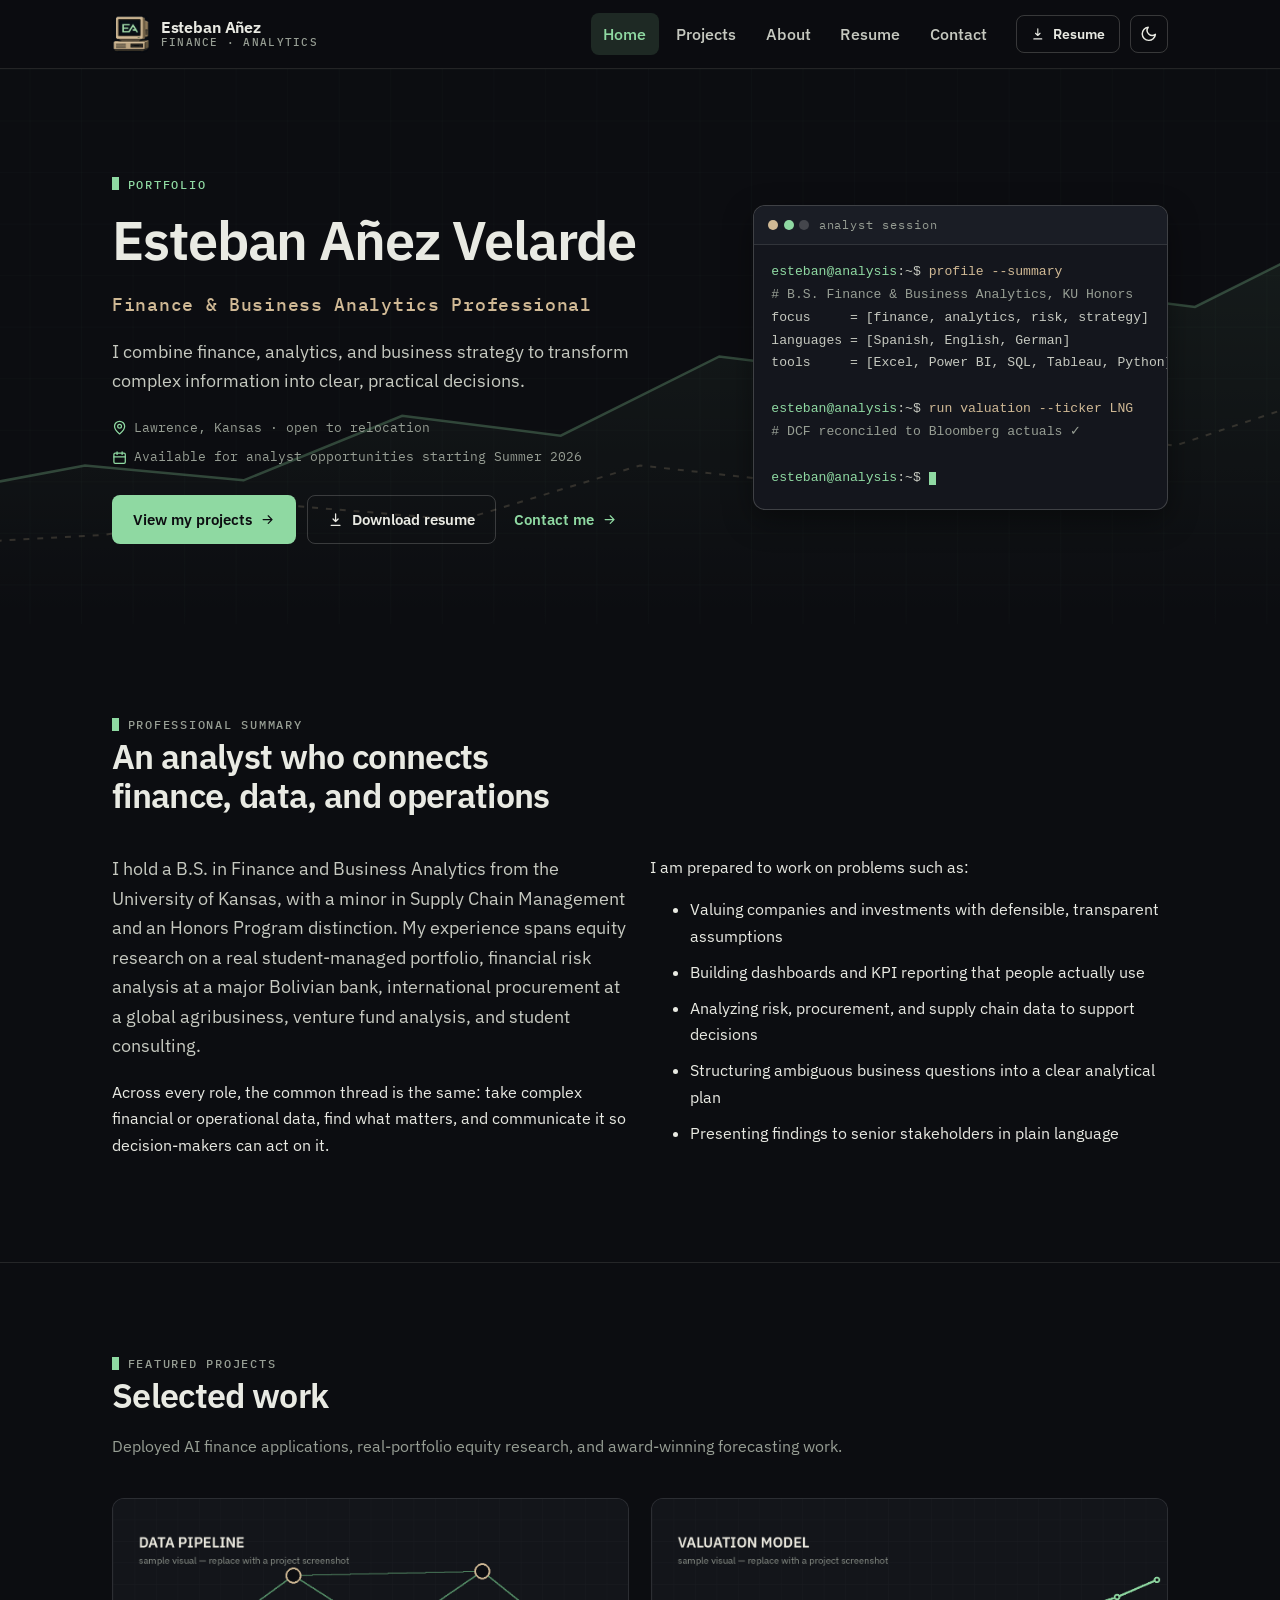
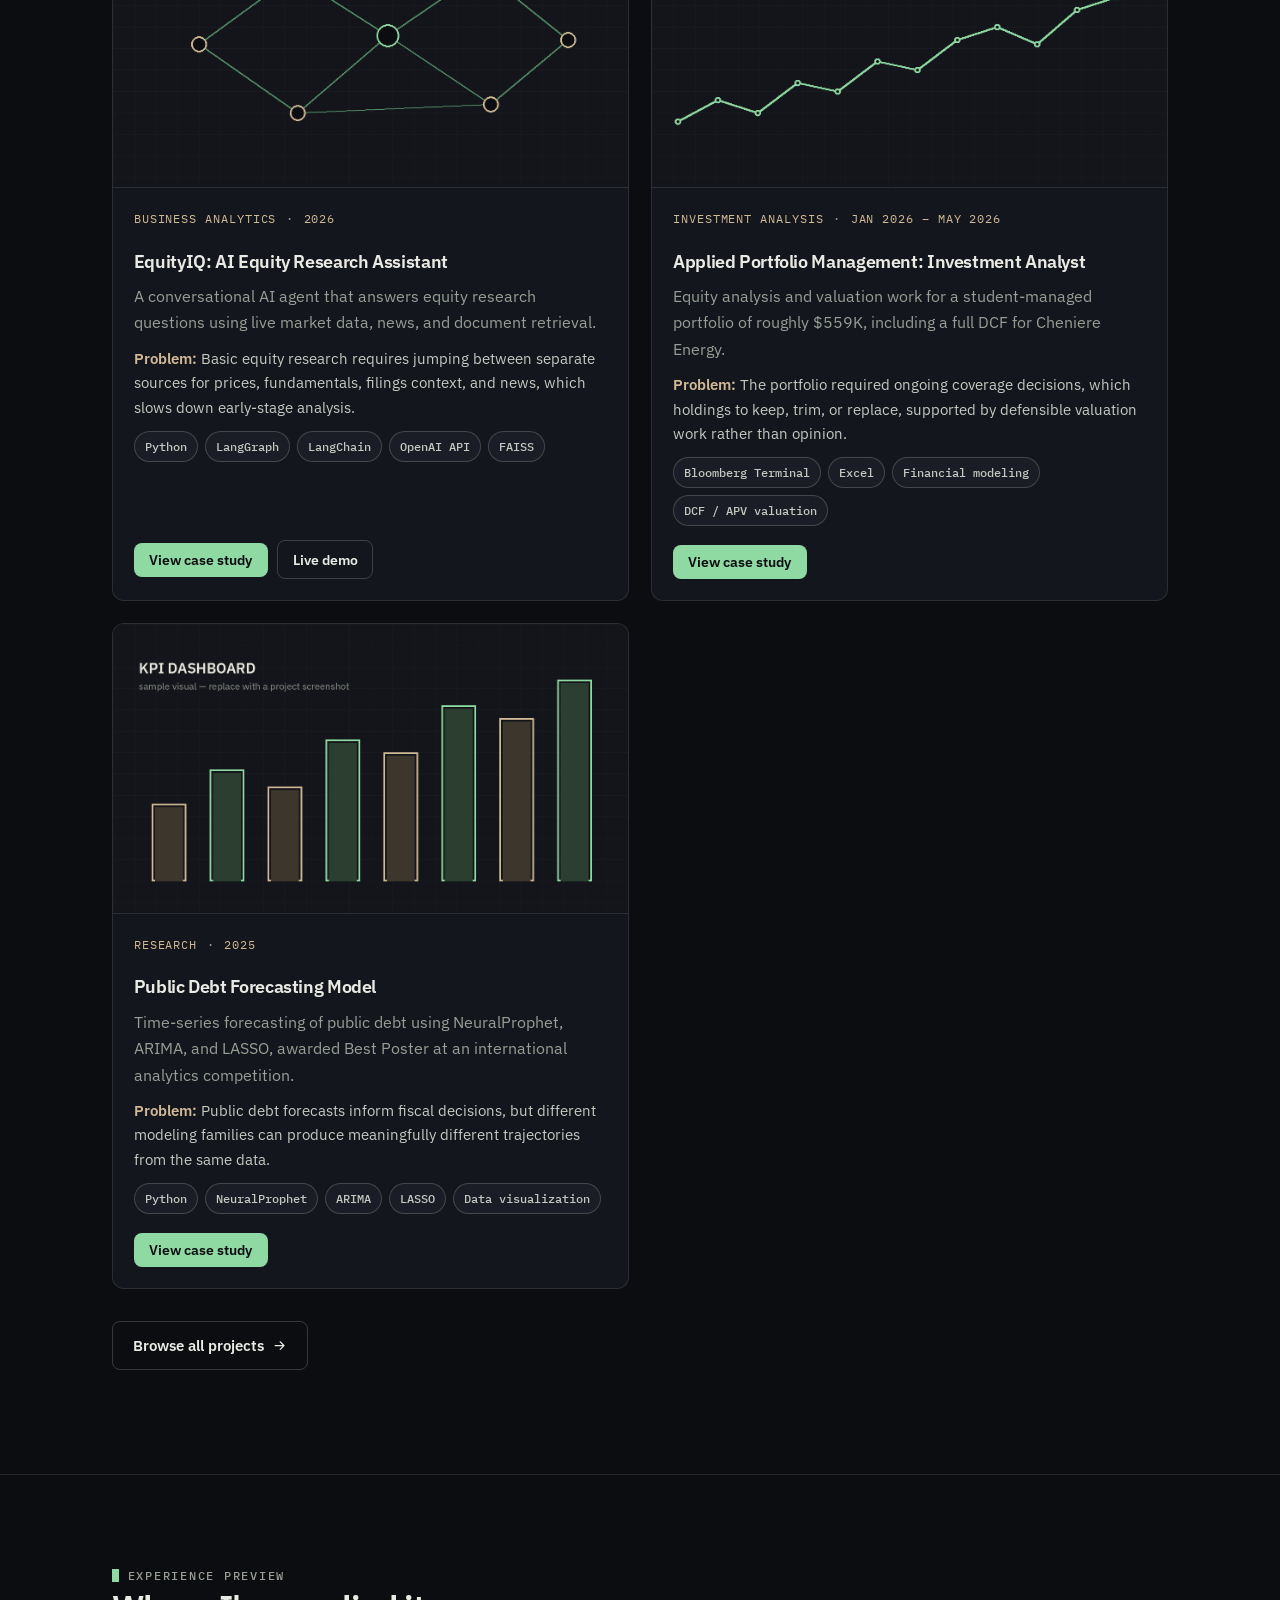
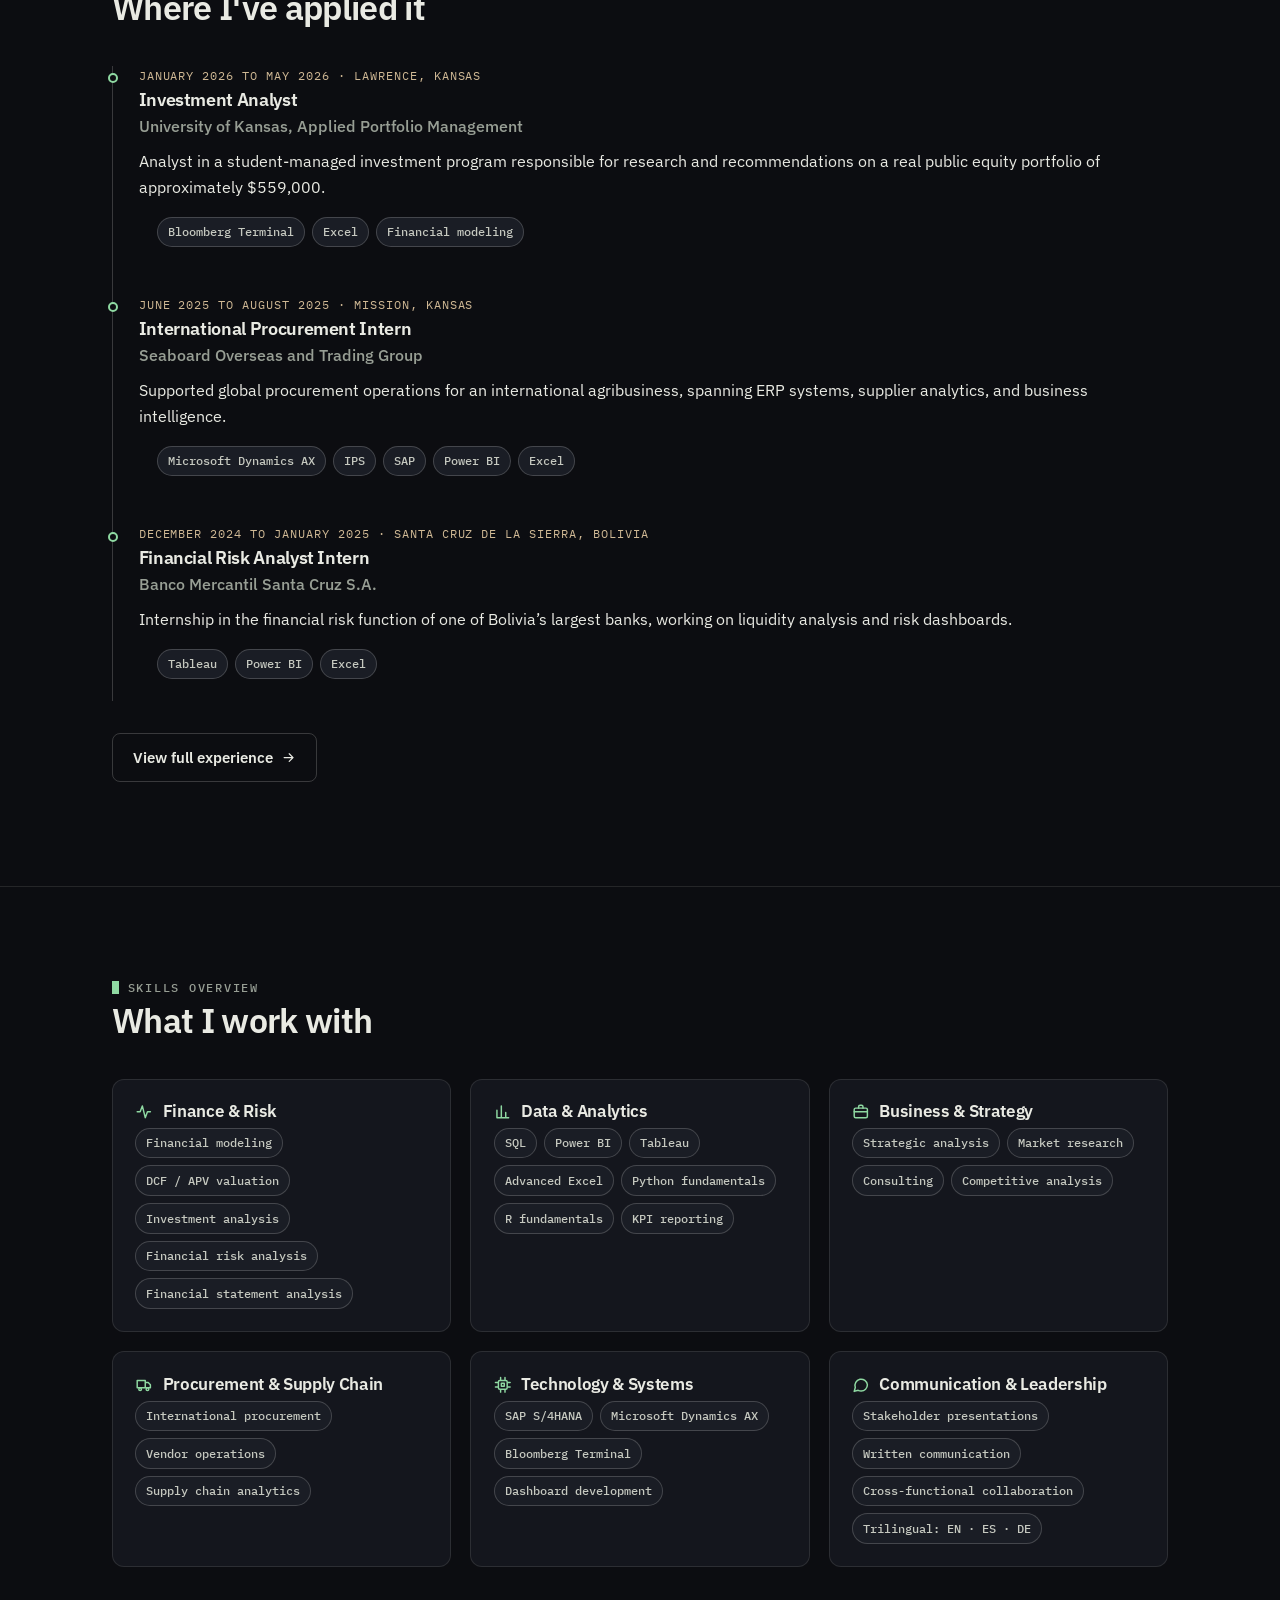
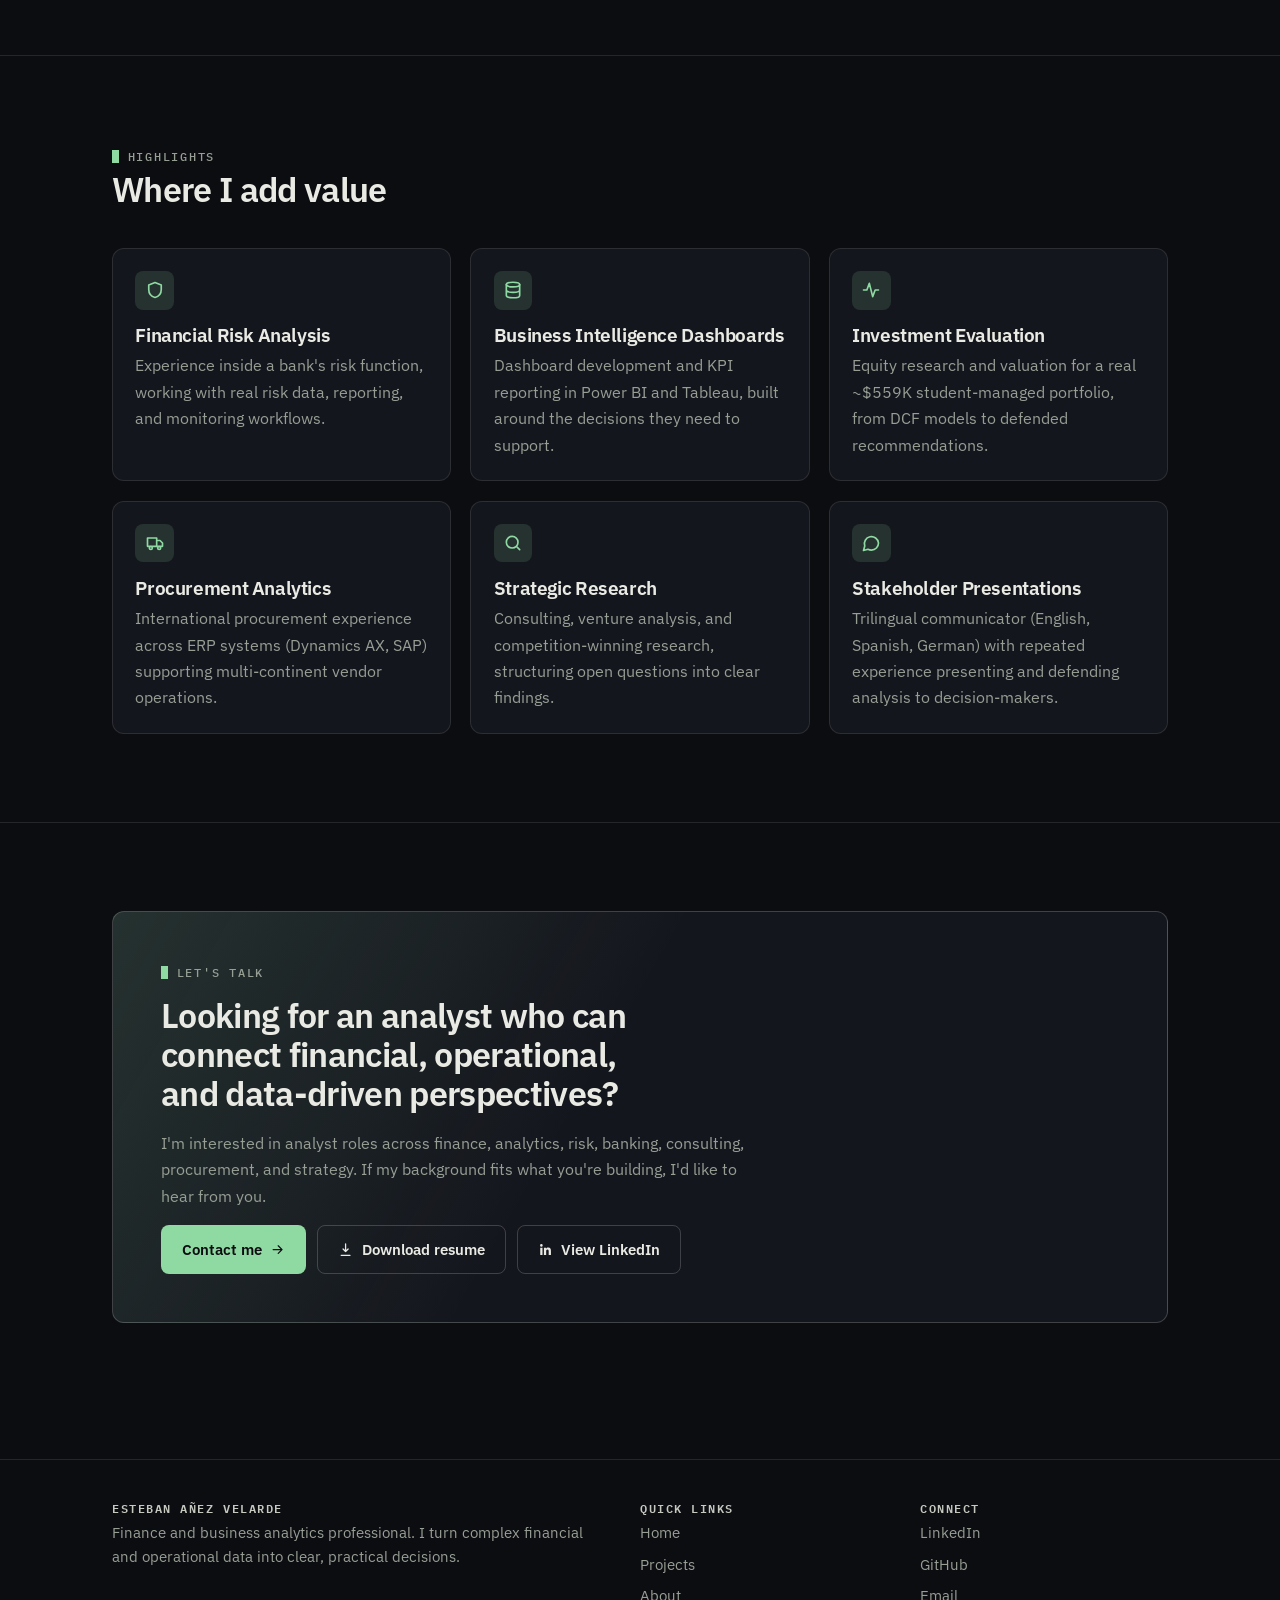
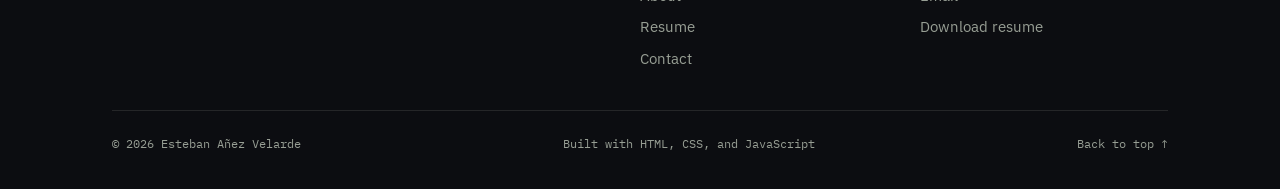
==== index.html @ 3ac21152 "initial commit" ====
<!DOCTYPE html>
<html lang="en">
<head>
  <meta charset="UTF-8">
  <meta name="viewport" content="width=device-width, initial-scale=1.0">
  <title>Esteban Añez Velarde | Finance & Business Analytics Portfolio</title>
  <meta name="description" content="Portfolio of Esteban Añez Velarde: finance and business analytics professional with experience in investment analysis, risk, procurement, and data-driven strategy.">
  <meta name="author" content="Esteban Añez Velarde">
  <meta name="keywords" content="finance analyst, business analytics, risk analysis, data visualization, investment analysis, procurement, supply chain, University of Kansas, portfolio">
  <meta name="theme-color" content="#0c0d11">
  <!-- Canonical URL: replace with your published GitHub Pages URL (see README) -->
  <link rel="canonical" href="https://estebananez.github.io/portfolio/">

  <!-- Open Graph -->
  <meta property="og:type" content="profile">
  <meta property="og:title" content="Esteban Añez Velarde | Finance & Business Analytics Portfolio">
  <meta property="og:description" content="Portfolio of Esteban Añez Velarde: finance and business analytics professional with experience in investment analysis, risk, procurement, and data-driven strategy.">
  <meta property="og:url" content="https://estebananez.github.io/portfolio/">
  <meta property="og:image" content="https://estebananez.github.io/portfolio/assets/images/og-image.png">
  <meta property="og:image:width" content="1200">
  <meta property="og:image:height" content="630">
  <meta property="og:site_name" content="Esteban Añez Velarde | Portfolio">

  <!-- Twitter Card -->
  <meta name="twitter:card" content="summary_large_image">
  <meta name="twitter:title" content="Esteban Añez Velarde | Finance & Business Analytics Portfolio">
  <meta name="twitter:description" content="Portfolio of Esteban Añez Velarde: finance and business analytics professional with experience in investment analysis, risk, procurement, and data-driven strategy.">
  <meta name="twitter:image" content="https://estebananez.github.io/portfolio/assets/images/og-image.png">

  <!-- Icons & manifest -->
  <link rel="icon" href="favicon.ico" sizes="48x48">
  <link rel="icon" type="image/png" sizes="32x32" href="assets/images/favicon-32x32.png">
  <link rel="icon" type="image/png" sizes="16x16" href="assets/images/favicon-16x16.png">
  <link rel="apple-touch-icon" sizes="180x180" href="assets/images/apple-touch-icon.png">
  <link rel="manifest" href="site.webmanifest">

  <link rel="stylesheet" href="assets/css/styles.css">
  <link rel="stylesheet" href="assets/css/print.css" media="print">

  <!-- Apply saved theme before first paint to avoid a flash -->
  <script>
    (function () {
      try {
        if (localStorage.getItem('eav-theme') === 'light') {
          document.documentElement.setAttribute('data-theme', 'light');
        }
      } catch (e) {}
    })();
  </script>

  <script type="application/ld+json">
  {
    "@context": "https://schema.org",
    "@graph": [
      {
        "@type": "Person",
        "@id": "https://estebananez.github.io/portfolio/#person",
        "name": "Esteban A\u00f1ez Velarde",
        "jobTitle": "Finance and Business Analytics Professional",
        "alumniOf": {
          "@type": "CollegeOrUniversity",
          "name": "University of Kansas"
        },
        "knowsLanguage": ["Spanish", "English", "German"],
        "knowsAbout": ["Financial analysis", "Business analytics", "Risk analysis", "Data visualization", "Investment analysis", "Procurement", "Supply chain analytics", "Business strategy"],
        "url": "https://estebananez.github.io/portfolio/",
        "sameAs": ["https://www.linkedin.com/in/esteban-anez/", "https://github.com/EstebanAnez"]
      },
      {
        "@type": "WebSite",
        "@id": "https://estebananez.github.io/portfolio/#website",
        "url": "https://estebananez.github.io/portfolio/",
        "name": "Esteban A\u00f1ez Velarde | Portfolio",
        "publisher": { "@id": "https://estebananez.github.io/portfolio/#person" }
      },
      {
        "@type": "ProfilePage",
        "@id": "https://estebananez.github.io/portfolio/#page",
        "url": "https://estebananez.github.io/portfolio/",
        "name": 'Esteban Añez Velarde | Finance & Business Analytics Portfolio',
        "isPartOf": { "@id": "https://estebananez.github.io/portfolio/#website" },
        "mainEntity": { "@id": "https://estebananez.github.io/portfolio/#person" }
      }
    ]
  }
  </script>
  <script src="assets/js/projects.js" defer></script>
  <script src="assets/js/experience.js" defer></script>
  <script src="assets/js/main.js" defer></script>
</head>
<body>
<a class="skip-link" href="#main">Skip to main content</a>
<header class="site-header">
  <nav class="nav container" aria-label="Primary">
    <a class="brand" href="index.html">
      <img src="assets/images/logo.png" alt="" width="47" height="47">
      <span class="brand-name">Esteban Añez<span class="brand-sub">Finance · Analytics</span></span>
    </a>
    <ul class="nav-links" id="nav-links">
      <li><a href="index.html" aria-current="page">Home</a></li>
      <li><a href="projects.html">Projects</a></li>
      <li><a href="about.html">About</a></li>
      <li><a href="resume.html">Resume</a></li>
      <li><a href="contact.html">Contact</a></li>
    </ul>
    <div class="nav-actions">
      <a class="btn btn-outline btn-sm nav-resume-btn" href="assets/documents/Esteban-Anez-Resume.pdf" download><svg viewBox="0 0 24 24" fill="none" stroke="currentColor" stroke-width="2" stroke-linecap="round" stroke-linejoin="round" aria-hidden="true"><path d="M12 3v12m0 0 4-4m-4 4-4-4M5 21h14"/></svg> Resume</a>
      <button class="theme-toggle" type="button" aria-label="Toggle light and dark theme" aria-pressed="false">
        <svg class="icon-sun" viewBox="0 0 24 24" fill="none" stroke="currentColor" stroke-width="2" stroke-linecap="round" aria-hidden="true"><circle cx="12" cy="12" r="4"/><path d="M12 2v2m0 16v2M4.9 4.9l1.4 1.4m11.4 11.4 1.4 1.4M2 12h2m16 0h2M4.9 19.1l1.4-1.4M17.7 6.3l1.4-1.4"/></svg><svg class="icon-moon" viewBox="0 0 24 24" fill="none" stroke="currentColor" stroke-width="2" stroke-linecap="round" stroke-linejoin="round" aria-hidden="true"><path d="M21 12.8A9 9 0 1 1 11.2 3a7 7 0 0 0 9.8 9.8Z"/></svg>
      </button>
      <button class="nav-burger" type="button" aria-label="Open navigation menu" aria-expanded="false" aria-controls="nav-links">
        <svg viewBox="0 0 24 24" fill="none" stroke="currentColor" stroke-width="2" stroke-linecap="round" aria-hidden="true"><path d="M4 7h16M4 12h16M4 17h16"/></svg>
      </button>
    </div>
  </nav>
</header>
<main id="main">

<section class="hero">
  <div class="hero-bg" aria-hidden="true"></div>
  <div class="container">
    <div>
      <p class="eyebrow">Portfolio</p>
      <h1>Esteban Añez Velarde</h1>
      <p class="hero-headline">Finance &amp; Business Analytics Professional</p>
      <p class="lead">I combine finance, analytics, and business strategy to transform complex information into clear, practical decisions.</p>
      <div class="hero-meta">
        <!-- Location and availability: edit the two lines below -->
        <span><svg viewBox="0 0 24 24" fill="none" stroke="currentColor" stroke-width="2" stroke-linecap="round" stroke-linejoin="round" aria-hidden="true"><path d="M20 10c0 6-8 12-8 12S4 16 4 10a8 8 0 0 1 16 0Z"/><circle cx="12" cy="10" r="3"/></svg> Lawrence, Kansas · open to relocation</span>
        <span><svg viewBox="0 0 24 24" fill="none" stroke="currentColor" stroke-width="2" stroke-linecap="round" stroke-linejoin="round" aria-hidden="true"><rect x="3" y="5" width="18" height="16" rx="2"/><path d="M8 3v4m8-4v4M3 11h18"/></svg> Available for analyst opportunities starting Summer 2026</span>
      </div>
      <div class="hero-ctas">
        <a class="btn btn-primary" href="projects.html">View my projects <svg viewBox="0 0 24 24" fill="none" stroke="currentColor" stroke-width="2" stroke-linecap="round" stroke-linejoin="round" aria-hidden="true"><path d="M5 12h14m0 0-6-6m6 6-6 6"/></svg></a>
        <a class="btn btn-outline" href="assets/documents/Esteban-Anez-Resume.pdf" download><svg viewBox="0 0 24 24" fill="none" stroke="currentColor" stroke-width="2" stroke-linecap="round" stroke-linejoin="round" aria-hidden="true"><path d="M12 3v12m0 0 4-4m-4 4-4-4M5 21h14"/></svg> Download resume</a>
        <a class="btn btn-ghost" href="contact.html">Contact me <svg viewBox="0 0 24 24" fill="none" stroke="currentColor" stroke-width="2" stroke-linecap="round" stroke-linejoin="round" aria-hidden="true"><path d="M5 12h14m0 0-6-6m6 6-6 6"/></svg></a>
      </div>
    </div>
    <div class="terminal reveal" aria-label="Illustration: analyst terminal session">
      <div class="terminal-bar"><span class="dots" aria-hidden="true"><i></i><i></i><i></i></span> analyst session</div>
      <pre class="terminal-body" aria-hidden="true"><span class="p">esteban@analysis</span>:~$ <span class="k">profile --summary</span>
<span class="c"># B.S. Finance &amp; Business Analytics, KU Honors</span>
focus     = [finance, analytics, risk, strategy]
languages = [Spanish, English, German]
tools     = [Excel, Power BI, SQL, Tableau, Python]

<span class="p">esteban@analysis</span>:~$ <span class="k">run valuation --ticker LNG</span>
<span class="c"># DCF reconciled to Bloomberg actuals ✓</span>

<span class="p">esteban@analysis</span>:~$ <span class="cursor"></span></pre>
    </div>
  </div>
</section>

<section class="section" id="summary">
  <div class="container">
    <div class="section-head reveal">
      <p class="eyebrow">Professional summary</p>
      <h2>An analyst who connects finance, data, and operations</h2>
    </div>
    <div class="grid grid-2">
      <div class="reveal">
        <p class="lead">I hold a B.S. in Finance and Business Analytics from the University of Kansas, with a minor in Supply Chain Management and an Honors Program distinction. My experience spans equity research on a real student-managed portfolio, financial risk analysis at a major Bolivian bank, international procurement at a global agribusiness, venture fund analysis, and student consulting.</p>
        <p>Across every role, the common thread is the same: take complex financial or operational data, find what matters, and communicate it so decision-makers can act on it.</p>
      </div>
      <div class="reveal">
        <p>I am prepared to work on problems such as:</p>
        <ul class="stack-sm">
          <li>Valuing companies and investments with defensible, transparent assumptions</li>
          <li>Building dashboards and KPI reporting that people actually use</li>
          <li>Analyzing risk, procurement, and supply chain data to support decisions</li>
          <li>Structuring ambiguous business questions into a clear analytical plan</li>
          <li>Presenting findings to senior stakeholders in plain language</li>
        </ul>
      </div>
    </div>
  </div>
</section>

<section class="section" id="featured">
  <div class="container">
    <div class="section-head reveal">
      <p class="eyebrow">Featured projects</p>
      <h2>Selected work</h2>
      <p>Deployed AI finance applications, real-portfolio equity research, and award-winning forecasting work.</p>
    </div>
    <div class="projects-grid" id="featured-projects">
      <noscript><p>Enable JavaScript to view the project cards, or visit the <a href="projects.html">projects page</a>.</p></noscript>
    </div>
    <p class="mt-2 reveal"><a class="btn btn-outline" href="projects.html">Browse all projects <svg viewBox="0 0 24 24" fill="none" stroke="currentColor" stroke-width="2" stroke-linecap="round" stroke-linejoin="round" aria-hidden="true"><path d="M5 12h14m0 0-6-6m6 6-6 6"/></svg></a></p>
  </div>
</section>

<section class="section" id="experience">
  <div class="container">
    <div class="section-head reveal">
      <p class="eyebrow">Experience preview</p>
      <h2>Where I've applied it</h2>
    </div>
    <ol class="timeline" id="experience-preview">
      <noscript><p>Enable JavaScript to view the experience timeline, or see the <a href="about.html">About page</a>.</p></noscript>
    </ol>
    <p class="mt-2 reveal"><a class="btn btn-outline" href="about.html#experience">View full experience <svg viewBox="0 0 24 24" fill="none" stroke="currentColor" stroke-width="2" stroke-linecap="round" stroke-linejoin="round" aria-hidden="true"><path d="M5 12h14m0 0-6-6m6 6-6 6"/></svg></a></p>
  </div>
</section>

<section class="section" id="skills">
  <div class="container">
    <div class="section-head reveal">
      <p class="eyebrow">Skills overview</p>
      <h2>What I work with</h2>
    </div>
    <div class="grid grid-3">
      <div class="card skill-card reveal">
        <h3><svg viewBox="0 0 24 24" fill="none" stroke="currentColor" stroke-width="2" stroke-linecap="round" stroke-linejoin="round" aria-hidden="true"><path d="M3 12h4l3-8 4 16 3-8h4"/></svg> Finance &amp; Risk</h3>
        <ul class="chips"><li class="chip">Financial modeling</li><li class="chip">DCF / APV valuation</li><li class="chip">Investment analysis</li><li class="chip">Financial risk analysis</li><li class="chip">Financial statement analysis</li></ul>
      </div>
      <div class="card skill-card reveal">
        <h3><svg viewBox="0 0 24 24" fill="none" stroke="currentColor" stroke-width="2" stroke-linecap="round" stroke-linejoin="round" aria-hidden="true"><path d="M4 20V10m6 10V4m6 16v-7m4 7H4"/></svg> Data &amp; Analytics</h3>
        <ul class="chips"><li class="chip">SQL</li><li class="chip">Power BI</li><li class="chip">Tableau</li><li class="chip">Advanced Excel</li><li class="chip">Python fundamentals</li><li class="chip">R fundamentals</li><li class="chip">KPI reporting</li></ul>
      </div>
      <div class="card skill-card reveal">
        <h3><svg viewBox="0 0 24 24" fill="none" stroke="currentColor" stroke-width="2" stroke-linecap="round" stroke-linejoin="round" aria-hidden="true"><rect x="3" y="7" width="18" height="13" rx="2"/><path d="M9 7V5a2 2 0 0 1 2-2h2a2 2 0 0 1 2 2v2M3 12h18"/></svg> Business &amp; Strategy</h3>
        <ul class="chips"><li class="chip">Strategic analysis</li><li class="chip">Market research</li><li class="chip">Consulting</li><li class="chip">Competitive analysis</li></ul>
      </div>
      <div class="card skill-card reveal">
        <h3><svg viewBox="0 0 24 24" fill="none" stroke="currentColor" stroke-width="2" stroke-linecap="round" stroke-linejoin="round" aria-hidden="true"><path d="M3 6h11v10H3zM14 9h4l3 3v4h-7z"/><circle cx="7" cy="18" r="1.8"/><circle cx="17" cy="18" r="1.8"/></svg> Procurement &amp; Supply Chain</h3>
        <ul class="chips"><li class="chip">International procurement</li><li class="chip">Vendor operations</li><li class="chip">Supply chain analytics</li></ul>
      </div>
      <div class="card skill-card reveal">
        <h3><svg viewBox="0 0 24 24" fill="none" stroke="currentColor" stroke-width="2" stroke-linecap="round" stroke-linejoin="round" aria-hidden="true"><rect x="6" y="6" width="12" height="12" rx="2"/><rect x="10" y="10" width="4" height="4"/><path d="M9 2v3m6-3v3M9 19v3m6-3v3M2 9h3m-3 6h3m14-6h3m-3 6h3"/></svg> Technology &amp; Systems</h3>
        <ul class="chips"><li class="chip">SAP S/4HANA</li><li class="chip">Microsoft Dynamics AX</li><li class="chip">Bloomberg Terminal</li><li class="chip">Dashboard development</li></ul>
      </div>
      <div class="card skill-card reveal">
        <h3><svg viewBox="0 0 24 24" fill="none" stroke="currentColor" stroke-width="2" stroke-linecap="round" stroke-linejoin="round" aria-hidden="true"><path d="M21 12a8.5 8.5 0 0 1-8.5 8.5c-1.5 0-2.9-.37-4.1-1L3 21l1.5-5.4A8.5 8.5 0 1 1 21 12Z"/></svg> Communication &amp; Leadership</h3>
        <ul class="chips"><li class="chip">Stakeholder presentations</li><li class="chip">Written communication</li><li class="chip">Cross-functional collaboration</li><li class="chip">Trilingual: EN · ES · DE</li></ul>
      </div>
    </div>
  </div>
</section>

<section class="section" id="highlights">
  <div class="container">
    <div class="section-head reveal">
      <p class="eyebrow">Highlights</p>
      <h2>Where I add value</h2>
    </div>
    <div class="grid grid-3">
      <div class="card reveal">
        <div class="card-icon"><svg viewBox="0 0 24 24" fill="none" stroke="currentColor" stroke-width="2" stroke-linecap="round" stroke-linejoin="round" aria-hidden="true"><path d="M12 3 4.5 6v5.5c0 4.8 3.2 8.4 7.5 9.5 4.3-1.1 7.5-4.7 7.5-9.5V6z"/></svg></div>
        <h3>Financial Risk Analysis</h3>
        <p class="muted">Experience inside a bank's risk function, working with real risk data, reporting, and monitoring workflows.</p>
      </div>
      <div class="card reveal">
        <div class="card-icon"><svg viewBox="0 0 24 24" fill="none" stroke="currentColor" stroke-width="2" stroke-linecap="round" stroke-linejoin="round" aria-hidden="true"><ellipse cx="12" cy="5.5" rx="8" ry="2.8"/><path d="M4 5.5V18.5c0 1.55 3.58 2.8 8 2.8s8-1.25 8-2.8V5.5M4 12c0 1.55 3.58 2.8 8 2.8s8-1.25 8-2.8"/></svg></div>
        <h3>Business Intelligence Dashboards</h3>
        <p class="muted">Dashboard development and KPI reporting in Power BI and Tableau, built around the decisions they need to support.</p>
      </div>
      <div class="card reveal">
        <div class="card-icon"><svg viewBox="0 0 24 24" fill="none" stroke="currentColor" stroke-width="2" stroke-linecap="round" stroke-linejoin="round" aria-hidden="true"><path d="M3 12h4l3-8 4 16 3-8h4"/></svg></div>
        <h3>Investment Evaluation</h3>
        <p class="muted">Equity research and valuation for a real ~$559K student-managed portfolio, from DCF models to defended recommendations.</p>
      </div>
      <div class="card reveal">
        <div class="card-icon"><svg viewBox="0 0 24 24" fill="none" stroke="currentColor" stroke-width="2" stroke-linecap="round" stroke-linejoin="round" aria-hidden="true"><path d="M3 6h11v10H3zM14 9h4l3 3v4h-7z"/><circle cx="7" cy="18" r="1.8"/><circle cx="17" cy="18" r="1.8"/></svg></div>
        <h3>Procurement Analytics</h3>
        <p class="muted">International procurement experience across ERP systems (Dynamics AX, SAP) supporting multi-continent vendor operations.</p>
      </div>
      <div class="card reveal">
        <div class="card-icon"><svg viewBox="0 0 24 24" fill="none" stroke="currentColor" stroke-width="2" stroke-linecap="round" aria-hidden="true"><circle cx="11" cy="11" r="7"/><path d="m20 20-3.5-3.5"/></svg></div>
        <h3>Strategic Research</h3>
        <p class="muted">Consulting, venture analysis, and competition-winning research, structuring open questions into clear findings.</p>
      </div>
      <div class="card reveal">
        <div class="card-icon"><svg viewBox="0 0 24 24" fill="none" stroke="currentColor" stroke-width="2" stroke-linecap="round" stroke-linejoin="round" aria-hidden="true"><path d="M21 12a8.5 8.5 0 0 1-8.5 8.5c-1.5 0-2.9-.37-4.1-1L3 21l1.5-5.4A8.5 8.5 0 1 1 21 12Z"/></svg></div>
        <h3>Stakeholder Presentations</h3>
        <p class="muted">Trilingual communicator (English, Spanish, German) with repeated experience presenting and defending analysis to decision-makers.</p>
      </div>
    </div>
  </div>
</section>

<section class="section">
  <div class="container">
    <div class="cta-band reveal">
      <p class="eyebrow">Let's talk</p>
      <h2>Looking for an analyst who can connect financial, operational, and data-driven perspectives?</h2>
      <p>I'm interested in analyst roles across finance, analytics, risk, banking, consulting, procurement, and strategy. If my background fits what you're building, I'd like to hear from you.</p>
      <div class="hero-ctas mt-1">
        <a class="btn btn-primary" href="contact.html">Contact me <svg viewBox="0 0 24 24" fill="none" stroke="currentColor" stroke-width="2" stroke-linecap="round" stroke-linejoin="round" aria-hidden="true"><path d="M5 12h14m0 0-6-6m6 6-6 6"/></svg></a>
        <a class="btn btn-outline" href="assets/documents/Esteban-Anez-Resume.pdf" download><svg viewBox="0 0 24 24" fill="none" stroke="currentColor" stroke-width="2" stroke-linecap="round" stroke-linejoin="round" aria-hidden="true"><path d="M12 3v12m0 0 4-4m-4 4-4-4M5 21h14"/></svg> Download resume</a>
        <a class="btn btn-outline" href="https://www.linkedin.com/in/esteban-anez/" target="_blank" rel="noopener"><svg viewBox="0 0 24 24" fill="currentColor" aria-hidden="true"><path d="M20.45 20.45h-3.55v-5.57c0-1.33-.03-3.04-1.85-3.04-1.86 0-2.14 1.45-2.14 2.94v5.67H9.35V9h3.41v1.56h.05c.47-.9 1.63-1.85 3.36-1.85 3.6 0 4.27 2.37 4.27 5.46v6.28zM5.34 7.43a2.06 2.06 0 1 1 0-4.12 2.06 2.06 0 0 1 0 4.12zM7.12 20.45H3.55V9h3.57v11.45z"/></svg> View LinkedIn</a>
      </div>
    </div>
  </div>
</section>
</main>
<footer class="site-footer">
  <div class="container">
    <div class="footer-grid">
      <div>
        <h3>Esteban Añez Velarde</h3>
        <p>Finance and business analytics professional. I turn complex financial and operational data into clear, practical decisions.</p>
      </div>
      <div>
        <h3>Quick links</h3>
        <ul>
          <li><a href="index.html">Home</a></li>
          <li><a href="projects.html">Projects</a></li>
          <li><a href="about.html">About</a></li>
          <li><a href="resume.html">Resume</a></li>
          <li><a href="contact.html">Contact</a></li>
        </ul>
      </div>
      <div>
        <h3>Connect</h3>
        <ul>
          <li><a href="https://www.linkedin.com/in/esteban-anez/" target="_blank" rel="noopener">LinkedIn</a></li>
          <li><a href="https://github.com/EstebanAnez" target="_blank" rel="noopener">GitHub</a></li>
          <li><a href="mailto:estebana.velarde@gmail.com">Email</a></li>
          <li><a href="assets/documents/Esteban-Anez-Resume.pdf" download>Download resume</a></li>
        </ul>
      </div>
    </div>
    <div class="footer-bottom">
      <span>© <span id="copyright-year">2026</span> Esteban Añez Velarde</span>
      <span>Built with HTML, CSS, and JavaScript</span>
      <a href="#main">Back to top ↑</a>
    </div>
  </div>
</footer>
</body>
</html>
---- assets/css/styles.css ----
/* ============================================================
   Esteban Añez Velarde — Portfolio
   Theme: "Analyst Terminal" — dark-first, mint + tan on near-black,
   IBM Plex Sans (display/body) + IBM Plex Mono (labels/data).
   ============================================================ */

/* ---------- Fonts (local) ---------- */
@font-face {
  font-family: 'IBM Plex Sans';
  src: url('../fonts/IBMPlexSansVar.woff2') format('woff2-variations');
  font-weight: 100 700;
  font-style: normal;
  font-display: swap;
}
@font-face {
  font-family: 'IBM Plex Mono';
  src: url('../fonts/IBMPlexMono-Regular.woff2') format('woff2');
  font-weight: 400;
  font-style: normal;
  font-display: swap;
}
@font-face {
  font-family: 'IBM Plex Mono';
  src: url('../fonts/IBMPlexMono-Medium.woff2') format('woff2');
  font-weight: 500;
  font-style: normal;
  font-display: swap;
}
@font-face {
  font-family: 'IBM Plex Mono';
  src: url('../fonts/IBMPlexMono-SemiBold.woff2') format('woff2');
  font-weight: 600;
  font-style: normal;
  font-display: swap;
}

/* ---------- Design tokens ---------- */
:root {
  --bg: #0c0d11;
  --bg-raised: #12141a;
  --surface: #14161d;
  --surface-2: #1a1d25;
  --line: rgba(233, 234, 227, 0.11);
  --line-strong: rgba(233, 234, 227, 0.2);
  --text: #e9eae3;
  --text-soft: #c6c9c0;
  --muted: #979e94;
  --accent: #8fd9a2;
  --accent-bright: #b7eab4;
  --accent-ink: #0c0d11;
  --accent-dim: rgba(143, 217, 162, 0.14);
  --tan: #d0b995;
  --tan-dim: rgba(208, 185, 149, 0.15);
  --shadow: 0 10px 30px rgba(0, 0, 0, 0.4);
  --radius: 12px;
  --radius-sm: 8px;
  --font-sans: 'IBM Plex Sans', 'Segoe UI', system-ui, -apple-system, sans-serif;
  --font-mono: 'IBM Plex Mono', 'SFMono-Regular', Consolas, monospace;
  --container: 1120px;
  color-scheme: dark;
}

[data-theme='light'] {
  --bg: #f3f1e9;
  --bg-raised: #faf9f3;
  --surface: #ffffff;
  --surface-2: #f6f4ec;
  --line: rgba(23, 26, 22, 0.13);
  --line-strong: rgba(23, 26, 22, 0.26);
  --text: #171a16;
  --text-soft: #34382f;
  --muted: #626a5e;
  --accent: #1e7a46;
  --accent-bright: #16613a;
  --accent-ink: #ffffff;
  --accent-dim: rgba(30, 122, 70, 0.1);
  --tan: #8a744c;
  --tan-dim: rgba(138, 116, 76, 0.12);
  --shadow: 0 10px 30px rgba(35, 40, 30, 0.1);
  color-scheme: light;
}

/* ---------- Base ---------- */
*,
*::before,
*::after {
  box-sizing: border-box;
}

html {
  scroll-behavior: smooth;
}

body {
  margin: 0;
  background: var(--bg);
  color: var(--text);
  font-family: var(--font-sans);
  font-size: 1rem;
  line-height: 1.65;
  -webkit-font-smoothing: antialiased;
  text-rendering: optimizeLegibility;
}

img {
  max-width: 100%;
  height: auto;
  display: block;
}

a {
  color: var(--accent);
  text-decoration: none;
}

a:hover {
  text-decoration: underline;
  text-underline-offset: 3px;
}

h1, h2, h3, h4 {
  font-weight: 620;
  letter-spacing: -0.02em;
  line-height: 1.15;
  margin: 0 0 0.5em;
  color: var(--text);
  text-wrap: balance;
}

h1 { font-size: clamp(2.1rem, 5vw, 3.4rem); }
h2 { font-size: clamp(1.5rem, 3vw, 2.1rem); }
h3 { font-size: 1.2rem; }
p  { margin: 0 0 1em; }

:focus-visible {
  outline: 2px solid var(--accent);
  outline-offset: 3px;
  border-radius: 3px;
}

::selection {
  background: var(--accent);
  color: var(--accent-ink);
}

.container {
  max-width: var(--container);
  margin: 0 auto;
  padding: 0 clamp(1.1rem, 4vw, 2rem);
}

.skip-link {
  position: absolute;
  left: -999px;
  top: 0;
  background: var(--accent);
  color: var(--accent-ink);
  padding: 0.6rem 1rem;
  z-index: 200;
  border-radius: 0 0 var(--radius-sm) 0;
  font-weight: 600;
}

.skip-link:focus {
  left: 0;
}

/* Mono "eyebrow" — the recurring terminal-cursor identity device */
.eyebrow {
  font-family: var(--font-mono);
  font-size: 0.78rem;
  font-weight: 500;
  letter-spacing: 0.14em;
  text-transform: uppercase;
  color: var(--accent);
  display: inline-flex;
  align-items: center;
  gap: 0.55rem;
  margin-bottom: 0.9rem;
}

.eyebrow::before {
  content: '';
  width: 0.55em;
  height: 1.05em;
  background: var(--accent);
  display: inline-block;
}

.section {
  padding: clamp(3.2rem, 7vw, 5.5rem) 0;
}

.section + .section {
  border-top: 1px solid var(--line);
}

.section-head {
  max-width: 46rem;
  margin-bottom: clamp(1.6rem, 3vw, 2.6rem);
}

.section-head p {
  color: var(--muted);
  margin-bottom: 0;
}

.lead {
  font-size: 1.12rem;
  color: var(--text-soft);
}

.muted { color: var(--muted); }
.mono  { font-family: var(--font-mono); }

/* ---------- Buttons ---------- */
.btn {
  display: inline-flex;
  align-items: center;
  gap: 0.5rem;
  font-family: var(--font-sans);
  font-size: 0.95rem;
  font-weight: 600;
  padding: 0.68rem 1.25rem;
  border-radius: var(--radius-sm);
  border: 1px solid transparent;
  cursor: pointer;
  transition: transform 0.15s ease, background-color 0.15s ease,
    border-color 0.15s ease, color 0.15s ease;
  text-decoration: none;
}

.btn:hover {
  text-decoration: none;
  transform: translateY(-1px);
}

.btn:active {
  transform: translateY(0);
}

.btn-primary {
  background: var(--accent);
  color: var(--accent-ink);
}

.btn-primary:hover {
  background: var(--accent-bright);
  color: var(--accent-ink);
}

.btn-outline {
  background: transparent;
  color: var(--text);
  border-color: var(--line-strong);
}

.btn-outline:hover {
  border-color: var(--accent);
  color: var(--accent);
}

.btn-ghost {
  background: transparent;
  color: var(--accent);
  padding-left: 0.4rem;
  padding-right: 0.4rem;
}

.btn-sm {
  font-size: 0.85rem;
  padding: 0.45rem 0.9rem;
}

.btn svg {
  width: 1em;
  height: 1em;
  flex: none;
}

/* ---------- Header / navigation ---------- */
.site-header {
  position: sticky;
  top: 0;
  z-index: 100;
  background: color-mix(in srgb, var(--bg) 88%, transparent);
  backdrop-filter: blur(10px);
  border-bottom: 1px solid var(--line);
}

.nav {
  display: flex;
  align-items: center;
  gap: 1rem;
  min-height: 4.25rem;
}

.brand {
  display: inline-flex;
  align-items: center;
  gap: 0.7rem;
  font-weight: 650;
  letter-spacing: -0.01em;
  color: var(--text);
  margin-right: auto;
}

.brand:hover { text-decoration: none; }

.brand img {
  width: 2.35rem;
  height: 2.35rem;
  border-radius: 8px;
}

.brand .brand-name { line-height: 1.1; }

.brand .brand-sub {
  display: block;
  font-family: var(--font-mono);
  font-size: 0.66rem;
  font-weight: 500;
  letter-spacing: 0.12em;
  text-transform: uppercase;
  color: var(--muted);
}

.nav-links {
  display: flex;
  align-items: center;
  gap: 0.25rem;
  list-style: none;
  margin: 0;
  padding: 0;
}

.nav-links a {
  display: block;
  padding: 0.5rem 0.8rem;
  color: var(--text-soft);
  font-weight: 520;
  border-radius: var(--radius-sm);
}

.nav-links a:hover {
  color: var(--text);
  background: var(--surface-2);
  text-decoration: none;
}

.nav-links a[aria-current='page'] {
  color: var(--accent);
  background: var(--accent-dim);
}

.nav-actions {
  display: flex;
  align-items: center;
  gap: 0.6rem;
}

.theme-toggle {
  background: transparent;
  border: 1px solid var(--line-strong);
  border-radius: var(--radius-sm);
  color: var(--text);
  width: 2.4rem;
  height: 2.4rem;
  display: inline-flex;
  align-items: center;
  justify-content: center;
  cursor: pointer;
  transition: border-color 0.15s ease, color 0.15s ease;
}

.theme-toggle:hover {
  border-color: var(--accent);
  color: var(--accent);
}

.theme-toggle svg { width: 1.1rem; height: 1.1rem; }
[data-theme='light'] .icon-moon { display: none; }
html:not([data-theme='light']) .icon-sun { display: none; }

.nav-burger {
  display: none;
  background: transparent;
  border: 1px solid var(--line-strong);
  border-radius: var(--radius-sm);
  color: var(--text);
  width: 2.4rem;
  height: 2.4rem;
  align-items: center;
  justify-content: center;
  cursor: pointer;
}

.nav-burger svg { width: 1.2rem; height: 1.2rem; }

@media (max-width: 880px) {
  .nav-burger { display: inline-flex; }
  .nav-resume-btn { display: none; }
  .nav-links {
    position: absolute;
    top: 100%;
    left: 0;
    right: 0;
    flex-direction: column;
    align-items: stretch;
    background: var(--bg-raised);
    border-bottom: 1px solid var(--line);
    padding: 0.6rem clamp(1.1rem, 4vw, 2rem) 1rem;
    display: none;
  }
  .nav-links.open { display: flex; }
  .nav-links a { padding: 0.75rem 0.8rem; }
}

/* ---------- Hero ---------- */
.hero {
  position: relative;
  padding: clamp(3.5rem, 8vw, 6.5rem) 0 clamp(3rem, 7vw, 5rem);
  overflow: hidden;
}

.hero-bg {
  position: absolute;
  inset: 0;
  background-image: url('../generated/analytics-background.svg');
  background-size: cover;
  background-position: center top;
  opacity: 0.55;
  pointer-events: none;
}

[data-theme='light'] .hero-bg { opacity: 0.4; }

.hero .container {
  position: relative;
  display: grid;
  grid-template-columns: minmax(0, 1.25fr) minmax(0, 0.9fr);
  gap: clamp(2rem, 5vw, 4rem);
  align-items: center;
}

.hero h1 { margin-bottom: 0.35em; }

.hero-headline {
  font-family: var(--font-mono);
  font-weight: 500;
  font-size: clamp(0.95rem, 1.6vw, 1.1rem);
  color: var(--tan);
  letter-spacing: 0.04em;
  margin-bottom: 1.1rem;
}

.hero-meta {
  display: flex;
  flex-wrap: wrap;
  gap: 0.5rem 1.4rem;
  margin: 1.3rem 0 1.7rem;
  font-family: var(--font-mono);
  font-size: 0.82rem;
  color: var(--muted);
}

.hero-meta span {
  display: inline-flex;
  align-items: center;
  gap: 0.45rem;
}

.hero-meta svg {
  width: 0.95rem;
  height: 0.95rem;
  color: var(--accent);
  flex: none;
}

.hero-ctas {
  display: flex;
  flex-wrap: wrap;
  gap: 0.7rem;
}

/* Signature element: the analyst terminal, echoing the CRT logo */
.terminal {
  background: var(--surface);
  border: 1px solid var(--line-strong);
  border-radius: var(--radius);
  box-shadow: var(--shadow);
  overflow: hidden;
  font-family: var(--font-mono);
  font-size: 0.82rem;
  line-height: 1.75;
}

.terminal-bar {
  display: flex;
  align-items: center;
  gap: 0.6rem;
  padding: 0.55rem 0.9rem;
  border-bottom: 1px solid var(--line);
  background: var(--surface-2);
  color: var(--muted);
  font-size: 0.72rem;
  letter-spacing: 0.08em;
}

.terminal-bar .dots {
  display: inline-flex;
  gap: 0.35rem;
}

.terminal-bar .dots i {
  width: 0.62rem;
  height: 0.62rem;
  border-radius: 50%;
  background: var(--line-strong);
}

.terminal-bar .dots i:first-child { background: var(--tan); }
.terminal-bar .dots i:nth-child(2) { background: var(--accent); }

.terminal-body {
  padding: 1rem 1.1rem 1.2rem;
  margin: 0;
  overflow-x: auto;
  color: var(--text-soft);
}

.terminal-body .p { color: var(--accent); }
.terminal-body .k { color: var(--tan); }
.terminal-body .c { color: var(--muted); }

.cursor {
  display: inline-block;
  width: 0.55em;
  height: 1.05em;
  background: var(--accent);
  vertical-align: text-bottom;
  animation: blink 1.1s steps(1) infinite;
}

@keyframes blink {
  50% { opacity: 0; }
}

@media (max-width: 880px) {
  .hero .container { grid-template-columns: 1fr; }
  .terminal { max-width: 34rem; }
}

/* ---------- Cards & grids ---------- */
.grid {
  display: grid;
  gap: 1.2rem;
}

.grid-2 { grid-template-columns: repeat(2, minmax(0, 1fr)); }
.grid-3 { grid-template-columns: repeat(3, minmax(0, 1fr)); }

@media (max-width: 940px) {
  .grid-3 { grid-template-columns: repeat(2, minmax(0, 1fr)); }
}

@media (max-width: 640px) {
  .grid-2, .grid-3 { grid-template-columns: 1fr; }
}

.card {
  background: var(--surface);
  border: 1px solid var(--line);
  border-radius: var(--radius);
  padding: 1.4rem;
  transition: transform 0.18s ease, border-color 0.18s ease, box-shadow 0.18s ease;
}

.card:hover {
  transform: translateY(-3px);
  border-color: var(--line-strong);
  box-shadow: var(--shadow);
}

.card h3 { margin-bottom: 0.4rem; }
.card p:last-child { margin-bottom: 0; }

.card-icon {
  width: 2.4rem;
  height: 2.4rem;
  border-radius: var(--radius-sm);
  background: var(--accent-dim);
  color: var(--accent);
  display: inline-flex;
  align-items: center;
  justify-content: center;
  margin-bottom: 0.9rem;
}

.card-icon svg { width: 1.25rem; height: 1.25rem; }

/* ---------- Badges / chips ---------- */
.chips {
  display: flex;
  flex-wrap: wrap;
  gap: 0.45rem;
  padding: 0;
  margin: 0;
  list-style: none;
}

.chip {
  font-family: var(--font-mono);
  font-size: 0.74rem;
  font-weight: 500;
  padding: 0.28rem 0.62rem;
  border-radius: 999px;
  border: 1px solid var(--line-strong);
  color: var(--text-soft);
  background: var(--surface-2);
  white-space: nowrap;
}

.chip-accent {
  border-color: transparent;
  background: var(--accent-dim);
  color: var(--accent);
}

.chip-tan {
  border-color: transparent;
  background: var(--tan-dim);
  color: var(--tan);
}

/* ---------- Project cards ---------- */
.project-toolbar {
  display: flex;
  flex-direction: column;
  gap: 1rem;
  margin-bottom: 1.8rem;
}

.search-wrap {
  position: relative;
  max-width: 30rem;
}

.search-wrap svg {
  position: absolute;
  left: 0.85rem;
  top: 50%;
  transform: translateY(-50%);
  width: 1rem;
  height: 1rem;
  color: var(--muted);
  pointer-events: none;
}

.search-input {
  width: 100%;
  padding: 0.7rem 1rem 0.7rem 2.5rem;
  background: var(--surface);
  border: 1px solid var(--line-strong);
  border-radius: var(--radius-sm);
  color: var(--text);
  font-family: var(--font-sans);
  font-size: 0.95rem;
}

.search-input::placeholder { color: var(--muted); }

.search-input:focus {
  outline: 2px solid var(--accent);
  outline-offset: 1px;
  border-color: transparent;
}

.filter-group-label {
  font-family: var(--font-mono);
  font-size: 0.72rem;
  letter-spacing: 0.12em;
  text-transform: uppercase;
  color: var(--muted);
  margin: 0 0 0.45rem;
}

.filters {
  display: flex;
  flex-wrap: wrap;
  gap: 0.45rem;
}

.filter-btn {
  font-family: var(--font-mono);
  font-size: 0.78rem;
  font-weight: 500;
  padding: 0.38rem 0.85rem;
  border-radius: 999px;
  border: 1px solid var(--line-strong);
  background: transparent;
  color: var(--text-soft);
  cursor: pointer;
  transition: background-color 0.15s ease, color 0.15s ease, border-color 0.15s ease;
}

.filter-btn:hover {
  border-color: var(--accent);
  color: var(--accent);
}

.filter-btn[aria-pressed='true'] {
  background: var(--accent);
  border-color: var(--accent);
  color: var(--accent-ink);
}

.projects-grid {
  display: grid;
  grid-template-columns: repeat(2, minmax(0, 1fr));
  gap: 1.4rem;
}

@media (max-width: 780px) {
  .projects-grid { grid-template-columns: 1fr; }
}

.project-card {
  display: flex;
  flex-direction: column;
  background: var(--surface);
  border: 1px solid var(--line);
  border-radius: var(--radius);
  overflow: hidden;
  transition: transform 0.18s ease, border-color 0.18s ease, box-shadow 0.18s ease;
}

.project-card:hover {
  transform: translateY(-3px);
  border-color: var(--line-strong);
  box-shadow: var(--shadow);
}

.project-card img {
  width: 100%;
  aspect-ratio: 16 / 9;
  object-fit: cover;
  border-bottom: 1px solid var(--line);
}

.project-card-body {
  display: flex;
  flex-direction: column;
  gap: 0.7rem;
  padding: 1.3rem;
  flex: 1;
}

.project-card-meta {
  display: flex;
  align-items: center;
  gap: 0.6rem;
  font-family: var(--font-mono);
  font-size: 0.72rem;
  letter-spacing: 0.08em;
  text-transform: uppercase;
  color: var(--tan);
}

.project-card-meta .dot { color: var(--muted); }
.project-card h3 { margin: 0; font-size: 1.15rem; }
.project-card .summary { color: var(--muted); margin: 0; }

.project-card .problem {
  margin: 0;
  font-size: 0.92rem;
  color: var(--text-soft);
}

.project-card .problem strong {
  color: var(--tan);
  font-weight: 600;
}

.project-card-footer {
  margin-top: auto;
  display: flex;
  flex-wrap: wrap;
  align-items: center;
  gap: 0.6rem;
  padding-top: 0.5rem;
}

/* ---------- Modal (project case study) ---------- */
.modal {
  border: 1px solid var(--line-strong);
  border-radius: var(--radius);
  background: var(--bg-raised);
  color: var(--text);
  padding: 0;
  width: min(760px, calc(100vw - 2rem));
  max-height: min(86vh, 900px);
  box-shadow: var(--shadow);
}

.modal::backdrop {
  background: rgba(5, 6, 8, 0.72);
  backdrop-filter: blur(3px);
}

.modal-head {
  position: sticky;
  top: 0;
  display: flex;
  align-items: flex-start;
  justify-content: space-between;
  gap: 1rem;
  padding: 1.2rem 1.5rem 1rem;
  background: var(--bg-raised);
  border-bottom: 1px solid var(--line);
  z-index: 2;
}

.modal-head h2 { margin: 0.2rem 0 0; font-size: 1.4rem; }

.modal-close {
  flex: none;
  background: var(--surface-2);
  border: 1px solid var(--line-strong);
  border-radius: var(--radius-sm);
  color: var(--text);
  width: 2.2rem;
  height: 2.2rem;
  display: inline-flex;
  align-items: center;
  justify-content: center;
  cursor: pointer;
}

.modal-close:hover { border-color: var(--accent); color: var(--accent); }
.modal-close svg { width: 1rem; height: 1rem; }

.modal-body {
  padding: 1.3rem 1.5rem 1.7rem;
  overflow-y: auto;
}

.modal-body img {
  border-radius: var(--radius-sm);
  border: 1px solid var(--line);
  margin-bottom: 1.2rem;
}

.case-section { margin-bottom: 1.3rem; }
.case-section:last-child { margin-bottom: 0; }

.case-label {
  font-family: var(--font-mono);
  font-size: 0.72rem;
  font-weight: 500;
  letter-spacing: 0.14em;
  text-transform: uppercase;
  color: var(--accent);
  margin: 0 0 0.35rem;
}

.case-section p, .case-section ul { margin: 0; color: var(--text-soft); }
.case-section ul { padding-left: 1.2rem; }
.case-section li { margin-bottom: 0.3rem; }

.case-links {
  display: flex;
  flex-wrap: wrap;
  gap: 0.6rem;
  margin-top: 1.4rem;
}

/* ---------- Experience timeline ---------- */
.timeline {
  position: relative;
  margin: 0;
  padding: 0 0 0 1.6rem;
  list-style: none;
  border-left: 1px solid var(--line-strong);
}

.timeline-item {
  position: relative;
  padding-bottom: 2rem;
}

.timeline-item:last-child { padding-bottom: 0.4rem; }

.timeline-item::before {
  content: '';
  position: absolute;
  left: calc(-1.6rem - 5.5px);
  top: 0.45em;
  width: 10px;
  height: 10px;
  border-radius: 50%;
  background: var(--bg);
  border: 2px solid var(--accent);
}

.timeline-date {
  font-family: var(--font-mono);
  font-size: 0.76rem;
  letter-spacing: 0.08em;
  text-transform: uppercase;
  color: var(--tan);
  margin-bottom: 0.25rem;
}

.timeline-item h3 { margin-bottom: 0.15rem; font-size: 1.1rem; }

.timeline-org {
  color: var(--muted);
  font-weight: 520;
  margin-bottom: 0.55rem;
}

.timeline-item ul {
  margin: 0.5rem 0 0.7rem;
  padding-left: 1.15rem;
  color: var(--text-soft);
}

.timeline-item li { margin-bottom: 0.3rem; }

details.xp-more {
  margin-top: 0.4rem;
}

details.xp-more > summary {
  cursor: pointer;
  color: var(--accent);
  font-weight: 560;
  font-size: 0.9rem;
  list-style: none;
  display: inline-flex;
  align-items: center;
  gap: 0.35rem;
}

details.xp-more > summary::-webkit-details-marker { display: none; }
details.xp-more > summary::after { content: '+'; font-family: var(--font-mono); }
details.xp-more[open] > summary::after { content: '−'; }

/* ---------- Skills ---------- */
.skill-card h3 {
  display: flex;
  align-items: center;
  gap: 0.6rem;
  font-size: 1.05rem;
}

.skill-card h3 svg {
  width: 1.1rem;
  height: 1.1rem;
  color: var(--accent);
  flex: none;
}

/* ---------- CTA band ---------- */
.cta-band {
  border: 1px solid var(--line-strong);
  border-radius: var(--radius);
  padding: clamp(1.8rem, 5vw, 3rem);
  background:
    linear-gradient(120deg, var(--accent-dim), transparent 45%),
    var(--surface);
  text-align: left;
}

.cta-band h2 { max-width: 34rem; }
.cta-band p { color: var(--muted); max-width: 38rem; }

/* ---------- Forms ---------- */
.form-grid {
  display: grid;
  grid-template-columns: repeat(2, minmax(0, 1fr));
  gap: 1rem;
}

@media (max-width: 640px) {
  .form-grid { grid-template-columns: 1fr; }
}

.field { display: flex; flex-direction: column; gap: 0.35rem; }
.field-full { grid-column: 1 / -1; }

.field label {
  font-weight: 560;
  font-size: 0.92rem;
}

.field input,
.field select,
.field textarea {
  font-family: var(--font-sans);
  font-size: 0.95rem;
  color: var(--text);
  background: var(--surface);
  border: 1px solid var(--line-strong);
  border-radius: var(--radius-sm);
  padding: 0.68rem 0.85rem;
}

.field textarea { min-height: 9rem; resize: vertical; }

.field input:focus,
.field select:focus,
.field textarea:focus {
  outline: 2px solid var(--accent);
  outline-offset: 1px;
  border-color: transparent;
}

.form-note {
  font-size: 0.85rem;
  color: var(--muted);
}

.form-status {
  font-weight: 560;
  margin-top: 0.8rem;
}

.form-status[data-state='ok'] { color: var(--accent); }
.form-status[data-state='error'] { color: var(--tan); }

/* ---------- FAQ accordion ---------- */
.faq { border: 1px solid var(--line); border-radius: var(--radius); overflow: hidden; }
.faq-item + .faq-item { border-top: 1px solid var(--line); }

.faq-q {
  width: 100%;
  display: flex;
  align-items: center;
  justify-content: space-between;
  gap: 1rem;
  padding: 1.05rem 1.3rem;
  background: var(--surface);
  border: 0;
  color: var(--text);
  font-family: var(--font-sans);
  font-size: 1rem;
  font-weight: 580;
  text-align: left;
  cursor: pointer;
}

.faq-q:hover { color: var(--accent); }

.faq-q .faq-icon {
  flex: none;
  font-family: var(--font-mono);
  color: var(--accent);
  transition: transform 0.2s ease;
}

.faq-q[aria-expanded='true'] .faq-icon { transform: rotate(45deg); }

.faq-a {
  padding: 0 1.3rem 1.15rem;
  color: var(--text-soft);
  background: var(--surface);
}

.faq-a[hidden] { display: none; }
.faq-a p:last-child { margin-bottom: 0; }

/* ---------- Resume page ---------- */
.resume-sheet {
  background: var(--surface);
  border: 1px solid var(--line);
  border-radius: var(--radius);
  padding: clamp(1.5rem, 4vw, 3rem);
  max-width: 56rem;
}

.resume-sheet h2 {
  font-size: 1.05rem;
  font-family: var(--font-mono);
  font-weight: 600;
  letter-spacing: 0.13em;
  text-transform: uppercase;
  color: var(--accent);
  border-bottom: 1px solid var(--line);
  padding-bottom: 0.4rem;
  margin: 2rem 0 0.9rem;
}

.resume-sheet header h1 { font-size: 1.9rem; margin-bottom: 0.2rem; }

.resume-contact {
  font-family: var(--font-mono);
  font-size: 0.82rem;
  color: var(--muted);
  display: flex;
  flex-wrap: wrap;
  gap: 0.3rem 1.1rem;
  padding: 0;
  margin: 0.4rem 0 0;
  list-style: none;
}

.resume-entry { margin-bottom: 1.1rem; }

.resume-entry-head {
  display: flex;
  flex-wrap: wrap;
  justify-content: space-between;
  gap: 0.2rem 1rem;
  align-items: baseline;
}

.resume-entry-head h3 { margin: 0; font-size: 1rem; }

.resume-entry-head .when {
  font-family: var(--font-mono);
  font-size: 0.78rem;
  color: var(--tan);
  white-space: nowrap;
}

.resume-entry .where { color: var(--muted); font-size: 0.92rem; }
.resume-entry ul { margin: 0.4rem 0 0; padding-left: 1.15rem; color: var(--text-soft); }
.resume-entry li { margin-bottom: 0.25rem; }

/* ---------- Contact link cards ---------- */
.link-card {
  display: flex;
  align-items: center;
  gap: 0.9rem;
  padding: 1rem 1.2rem;
  background: var(--surface);
  border: 1px solid var(--line);
  border-radius: var(--radius);
  color: var(--text);
  transition: border-color 0.15s ease, transform 0.15s ease;
}

.link-card:hover {
  border-color: var(--accent);
  transform: translateY(-2px);
  text-decoration: none;
}

.link-card svg {
  width: 1.3rem;
  height: 1.3rem;
  color: var(--accent);
  flex: none;
}

.link-card .link-label { font-weight: 600; display: block; }
.link-card .link-value {
  font-family: var(--font-mono);
  font-size: 0.78rem;
  color: var(--muted);
  word-break: break-all;
}

/* ---------- Footer ---------- */
.site-footer {
  border-top: 1px solid var(--line);
  margin-top: 3rem;
  padding: 2.6rem 0 2.2rem;
  color: var(--muted);
  font-size: 0.92rem;
}

.footer-grid {
  display: grid;
  grid-template-columns: 2fr 1fr 1fr;
  gap: 2rem;
  margin-bottom: 2rem;
}

@media (max-width: 720px) {
  .footer-grid { grid-template-columns: 1fr; }
}

.footer-grid h3 {
  font-family: var(--font-mono);
  font-size: 0.74rem;
  font-weight: 600;
  letter-spacing: 0.13em;
  text-transform: uppercase;
  color: var(--text-soft);
}

.footer-grid ul { list-style: none; margin: 0; padding: 0; }
.footer-grid li { margin-bottom: 0.45rem; }
.footer-grid a { color: var(--muted); }
.footer-grid a:hover { color: var(--accent); }

.footer-bottom {
  display: flex;
  flex-wrap: wrap;
  justify-content: space-between;
  gap: 0.6rem 1.5rem;
  border-top: 1px solid var(--line);
  padding-top: 1.4rem;
  font-family: var(--font-mono);
  font-size: 0.76rem;
}

.footer-bottom a { color: var(--muted); }
.footer-bottom a:hover { color: var(--accent); }

/* ---------- Scroll reveal ---------- */
.reveal {
  opacity: 0;
  transform: translateY(14px);
  transition: opacity 0.55s ease, transform 0.55s ease;
}

.reveal.visible {
  opacity: 1;
  transform: none;
}

/* ---------- Utility ---------- */
.visually-hidden {
  position: absolute !important;
  width: 1px;
  height: 1px;
  margin: -1px;
  padding: 0;
  overflow: hidden;
  clip: rect(0 0 0 0);
  white-space: nowrap;
  border: 0;
}

.stack-sm > * + * { margin-top: 0.6rem; }
.mt-1 { margin-top: 1rem; }
.mt-2 { margin-top: 2rem; }

/* ---------- Reduced motion ---------- */
@media (prefers-reduced-motion: reduce) {
  html { scroll-behavior: auto; }
  *,
  *::before,
  *::after {
    animation-duration: 0.01ms !important;
    animation-iteration-count: 1 !important;
    transition-duration: 0.01ms !important;
  }
  .reveal { opacity: 1; transform: none; }
  .cursor { animation: none; }
}
---- assets/css/print.css ----
/* ============================================================
   print.css — clean printed output, tuned for the resume page.
   Loaded on every page with media="print".
   ============================================================ */

@media print {
  :root,
  [data-theme='light'] {
    --bg: #ffffff;
    --surface: #ffffff;
    --surface-2: #ffffff;
    --text: #111111;
    --text-soft: #222222;
    --muted: #444444;
    --accent: #1e5c38;
    --tan: #5a4a2a;
    --line: #cccccc;
    --line-strong: #999999;
  }

  * {
    box-shadow: none !important;
    text-shadow: none !important;
    animation: none !important;
    transition: none !important;
  }

  body {
    background: #ffffff !important;
    color: #111111 !important;
    font-size: 10.5pt;
    line-height: 1.45;
  }

  /* Hide interactive chrome */
  .site-header,
  .site-footer,
  .skip-link,
  .hero-ctas,
  .no-print,
  .theme-toggle,
  .nav-burger,
  .btn,
  .hero-bg,
  .terminal,
  .cursor {
    display: none !important;
  }

  main {
    padding: 0 !important;
  }

  .section {
    padding: 0.4in 0 0;
    border: 0 !important;
  }

  .container {
    max-width: 100%;
    padding: 0;
  }

  .reveal {
    opacity: 1 !important;
    transform: none !important;
  }

  a {
    color: #111111;
    text-decoration: none;
  }

  /* Resume sheet becomes the page */
  .resume-sheet {
    border: 0;
    border-radius: 0;
    padding: 0;
    max-width: 100%;
    background: #ffffff;
  }

  .resume-sheet header h1 {
    font-size: 20pt;
    margin-bottom: 2pt;
  }

  .resume-sheet h2 {
    color: #1e5c38;
    border-bottom: 1px solid #999999;
    font-size: 10pt;
    margin: 14pt 0 6pt;
    page-break-after: avoid;
  }

  .resume-entry {
    page-break-inside: avoid;
    margin-bottom: 8pt;
  }

  .resume-entry-head .when {
    color: #444444;
  }

  .resume-contact {
    color: #333333;
  }

  ul {
    margin-top: 2pt;
  }

  img,
  .card,
  .project-card {
    page-break-inside: avoid;
  }

  .eyebrow::before {
    display: none;
  }

  @page {
    margin: 0.6in;
  }
}
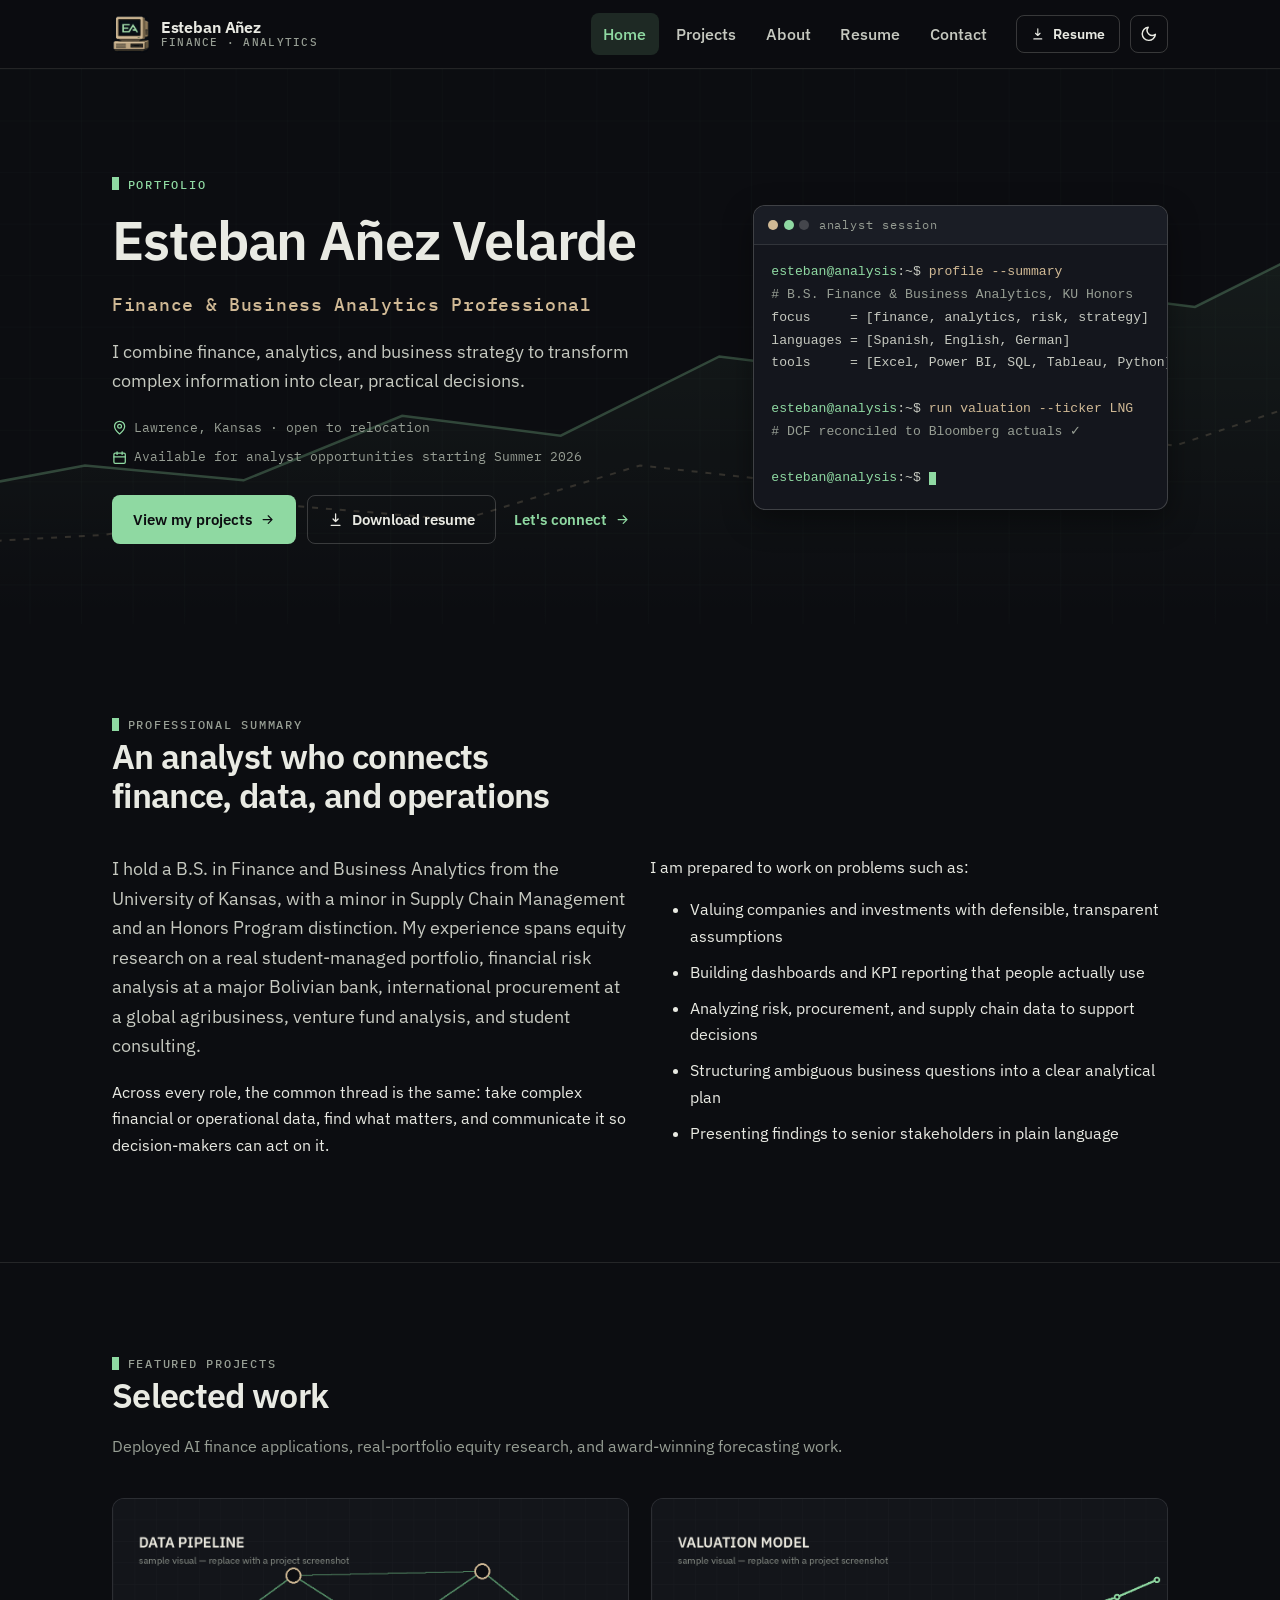
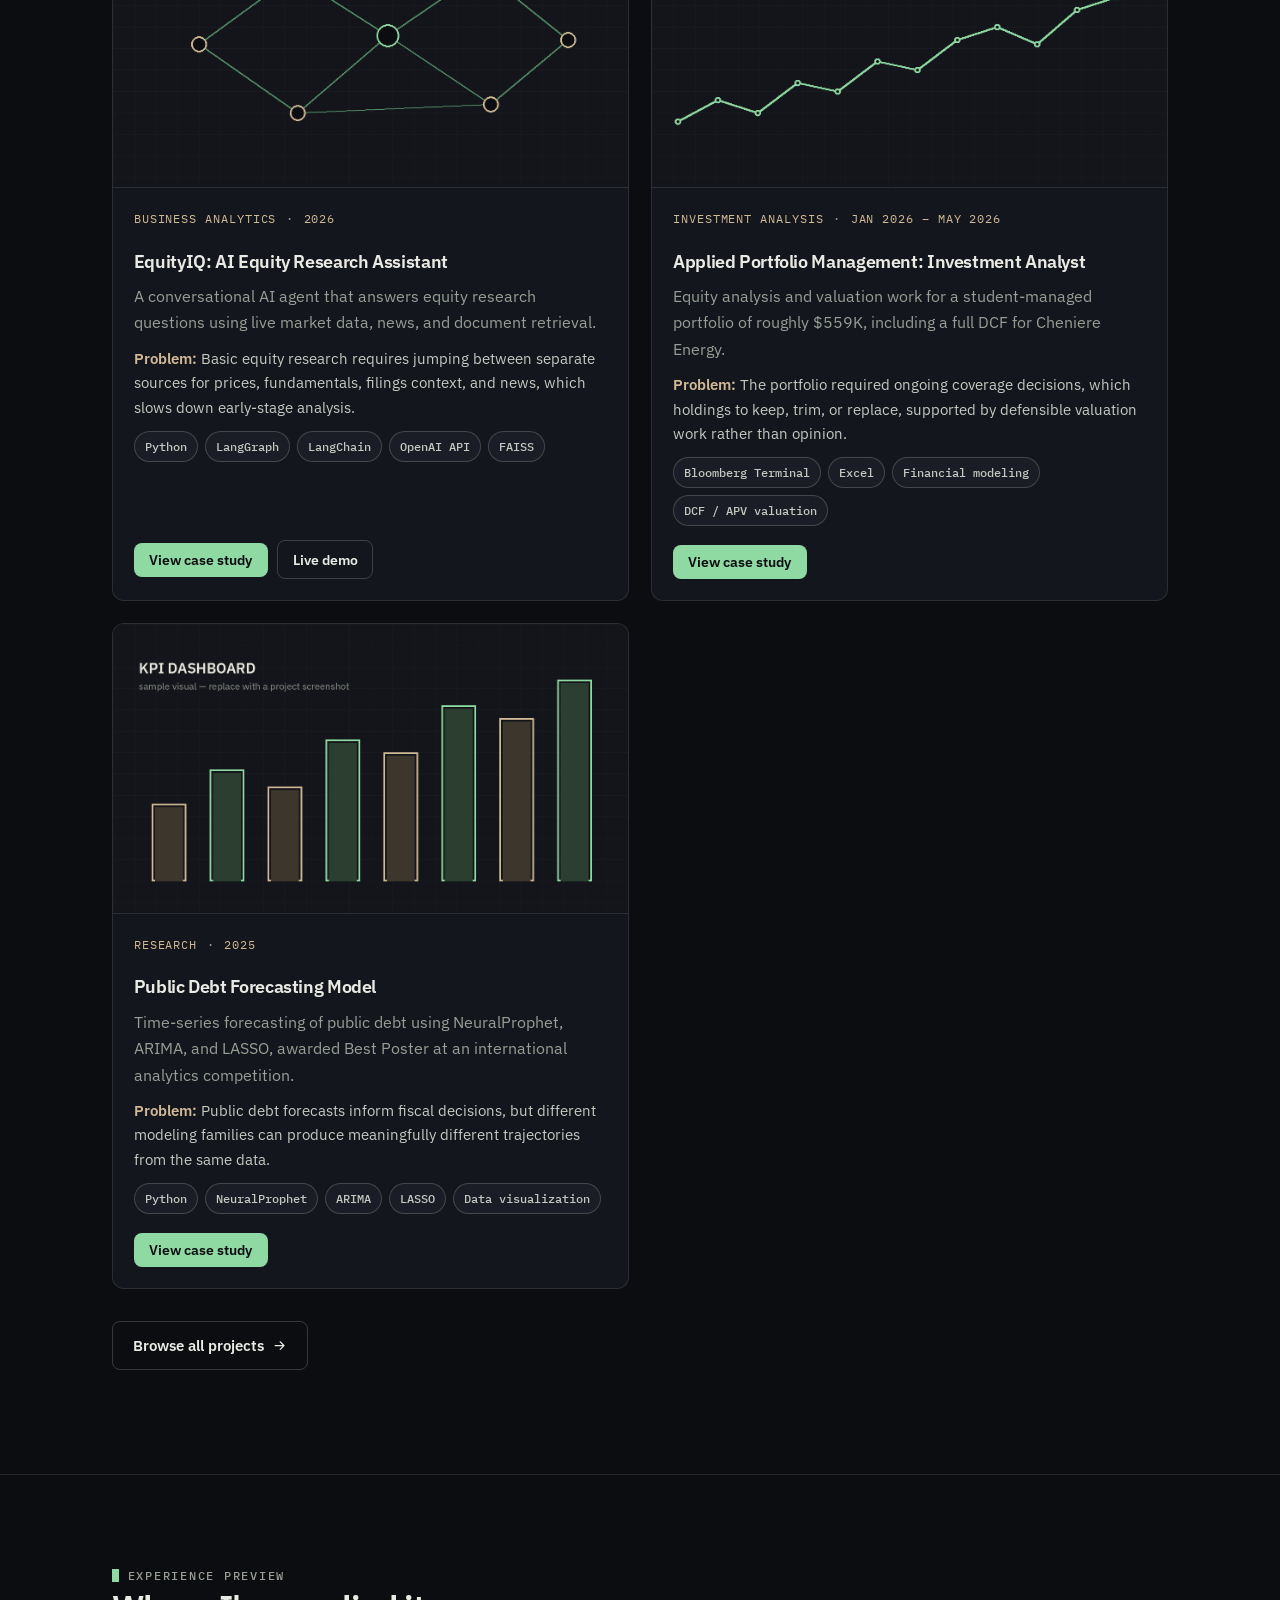
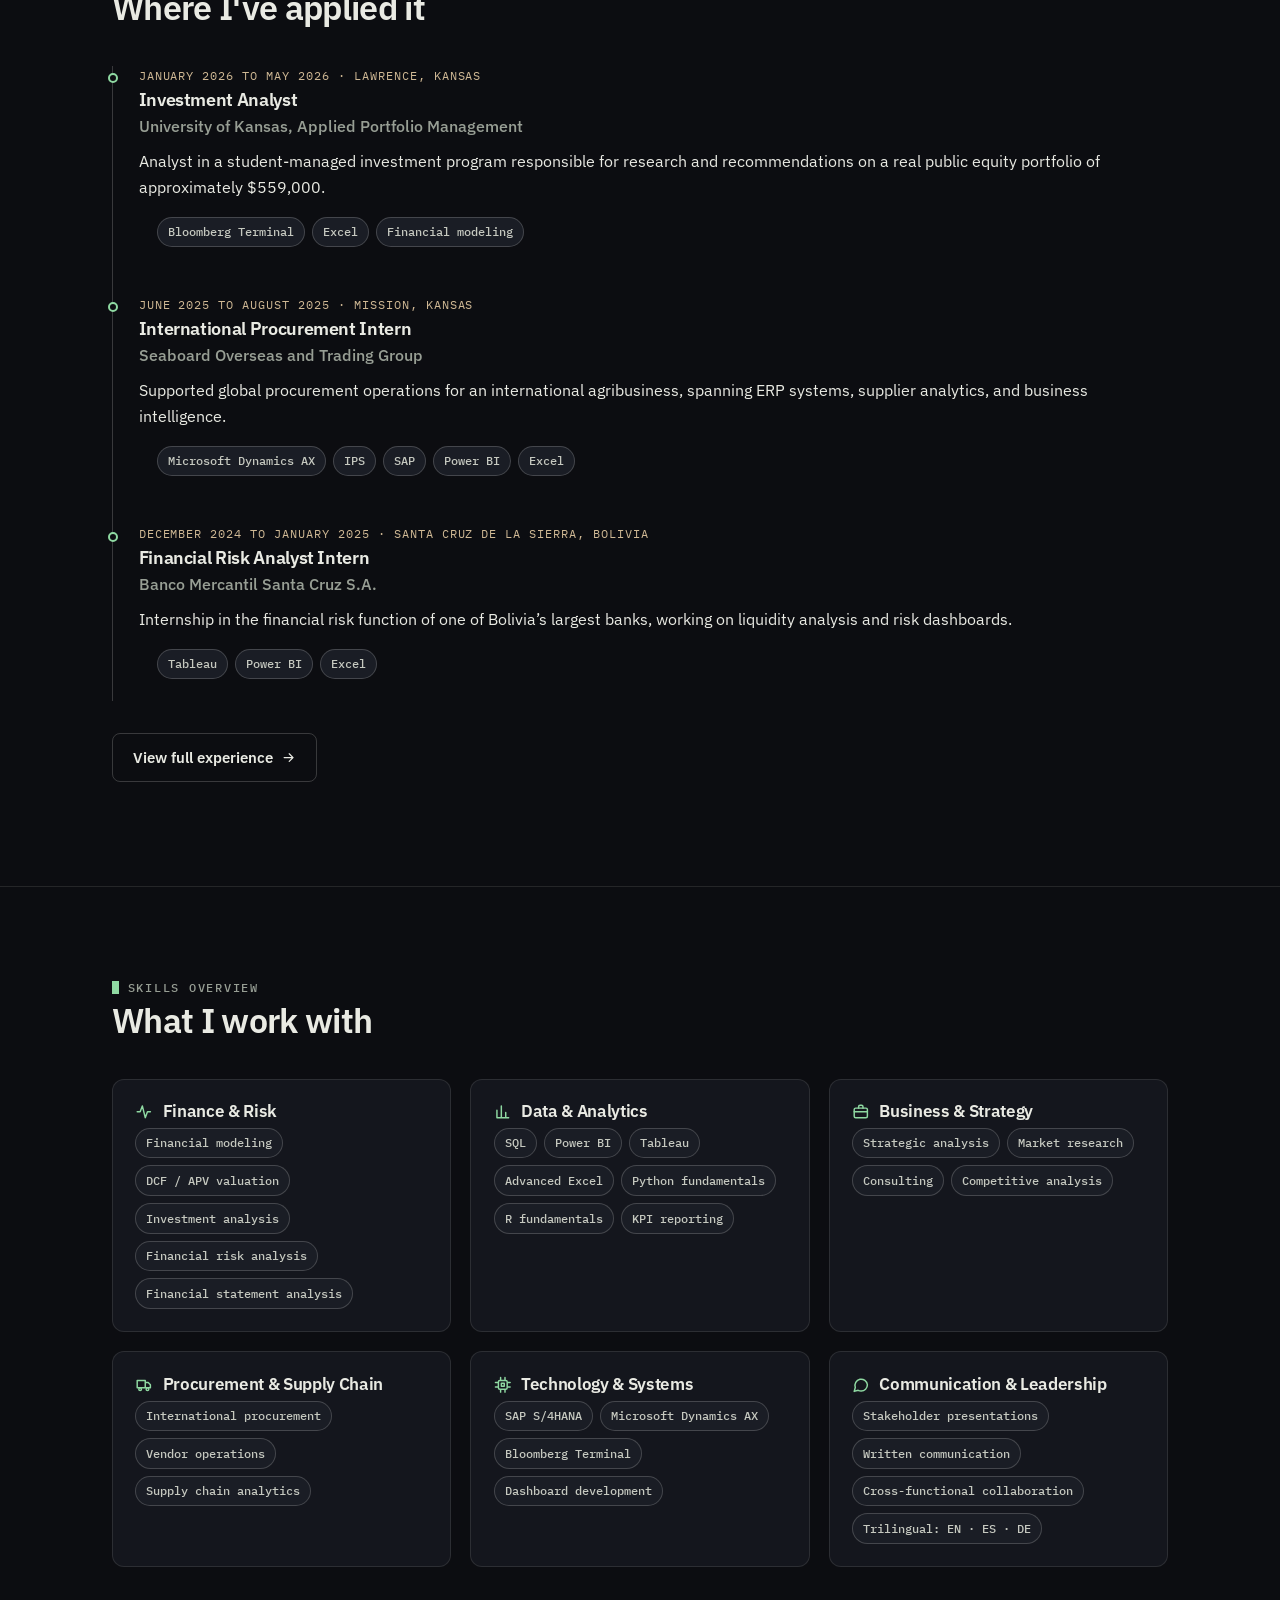
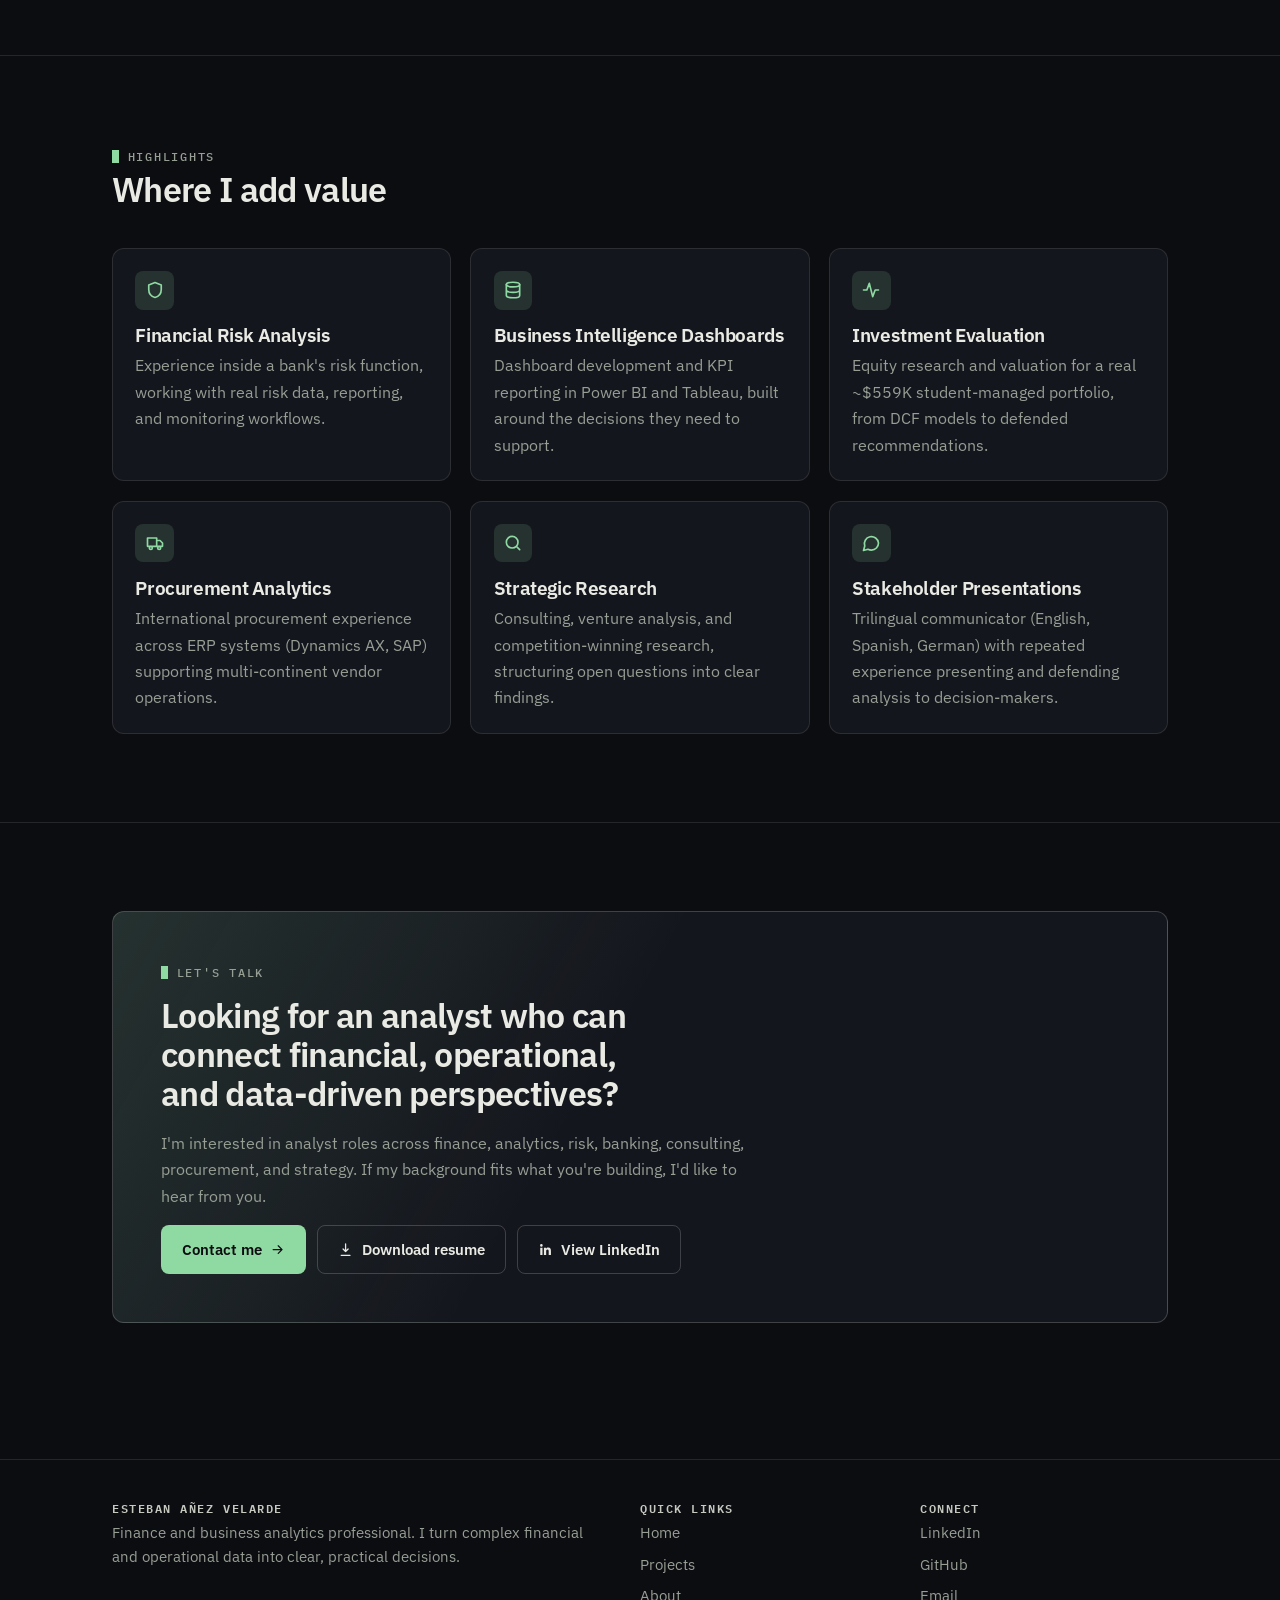
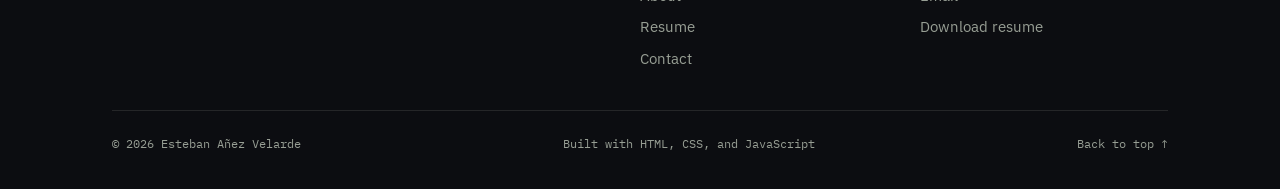
==== commit 8bd84636: "small text change" ====
--- a/index.html
+++ b/index.html
@@ -132,7 +132,7 @@
       <div class="hero-ctas">
         <a class="btn btn-primary" href="projects.html">View my projects <svg viewBox="0 0 24 24" fill="none" stroke="currentColor" stroke-width="2" stroke-linecap="round" stroke-linejoin="round" aria-hidden="true"><path d="M5 12h14m0 0-6-6m6 6-6 6"/></svg></a>
         <a class="btn btn-outline" href="assets/documents/Esteban-Anez-Resume.pdf" download><svg viewBox="0 0 24 24" fill="none" stroke="currentColor" stroke-width="2" stroke-linecap="round" stroke-linejoin="round" aria-hidden="true"><path d="M12 3v12m0 0 4-4m-4 4-4-4M5 21h14"/></svg> Download resume</a>
-        <a class="btn btn-ghost" href="contact.html">Contact me <svg viewBox="0 0 24 24" fill="none" stroke="currentColor" stroke-width="2" stroke-linecap="round" stroke-linejoin="round" aria-hidden="true"><path d="M5 12h14m0 0-6-6m6 6-6 6"/></svg></a>
+        <a class="btn btn-ghost" href="contact.html">Let's connect <svg viewBox="0 0 24 24" fill="none" stroke="currentColor" stroke-width="2" stroke-linecap="round" stroke-linejoin="round" aria-hidden="true"><path d="M5 12h14m0 0-6-6m6 6-6 6"/></svg></a>
       </div>
     </div>
     <div class="terminal reveal" aria-label="Illustration: analyst terminal session">
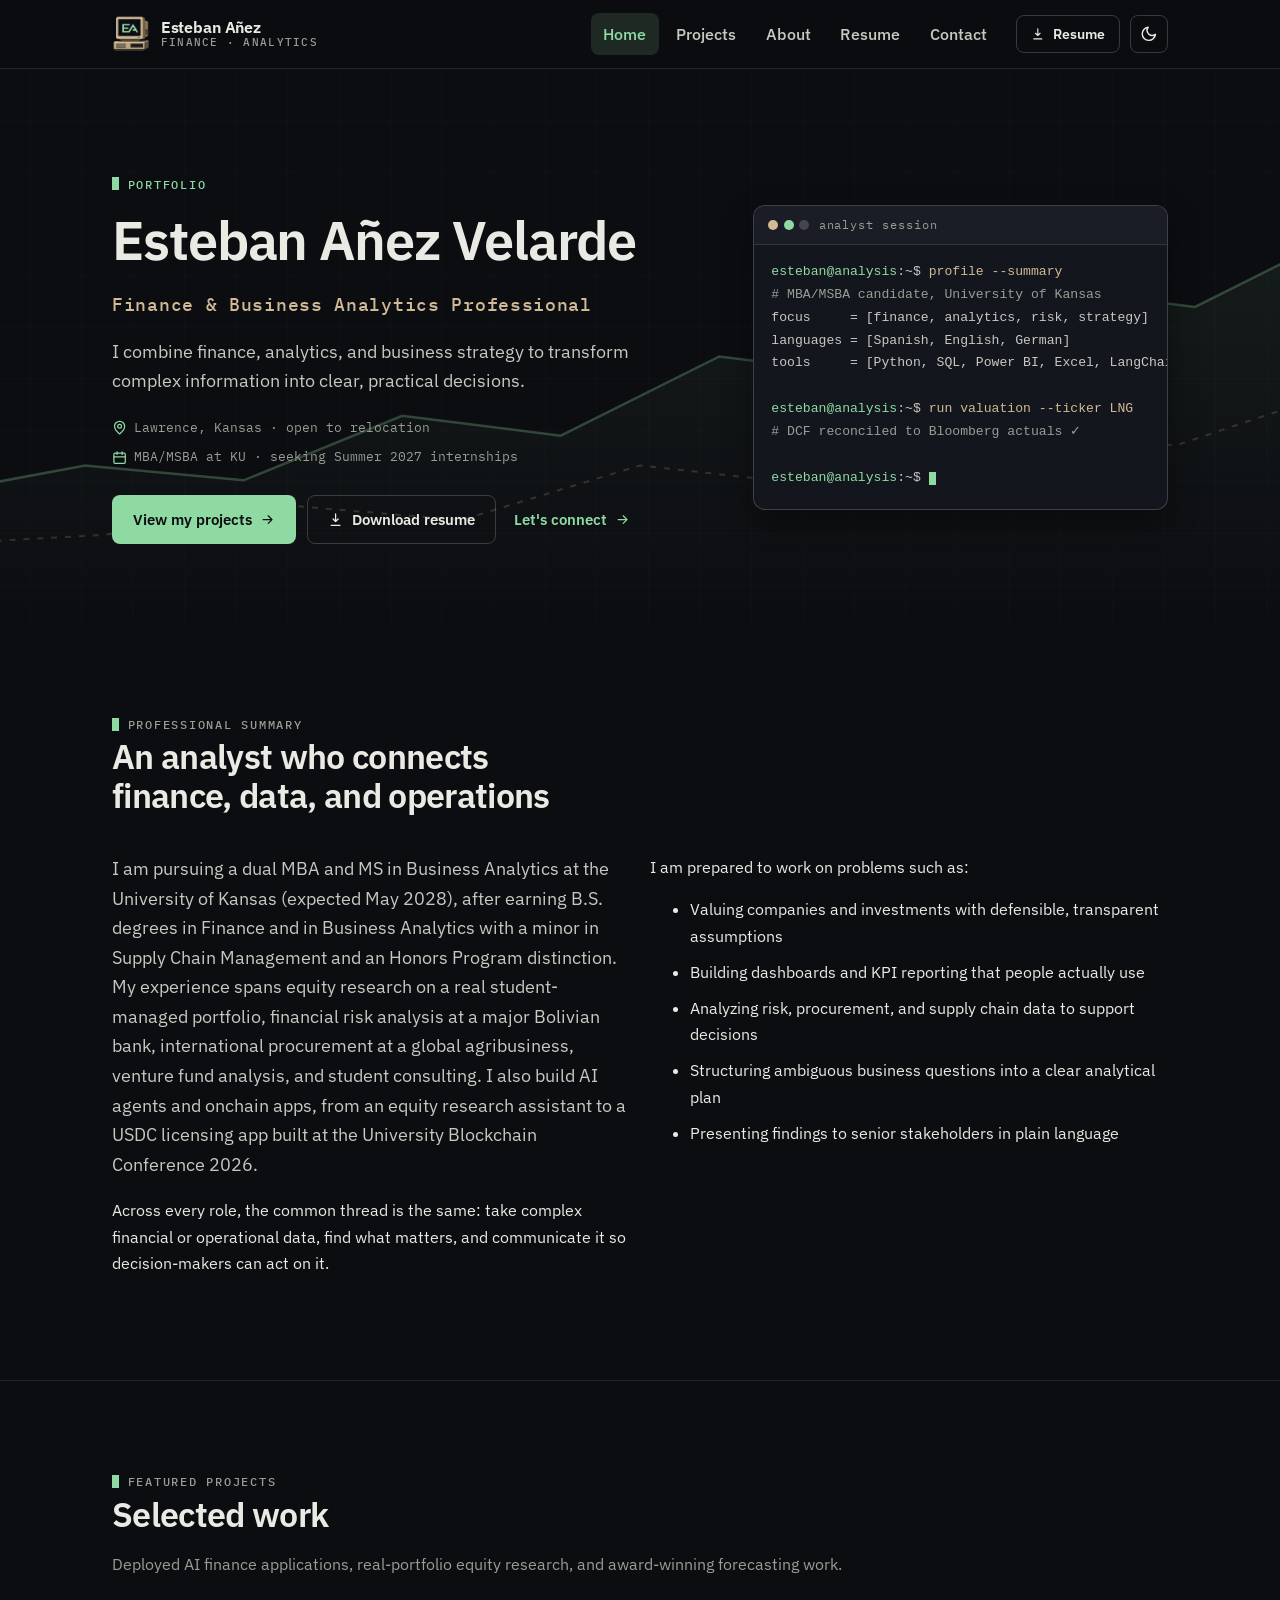
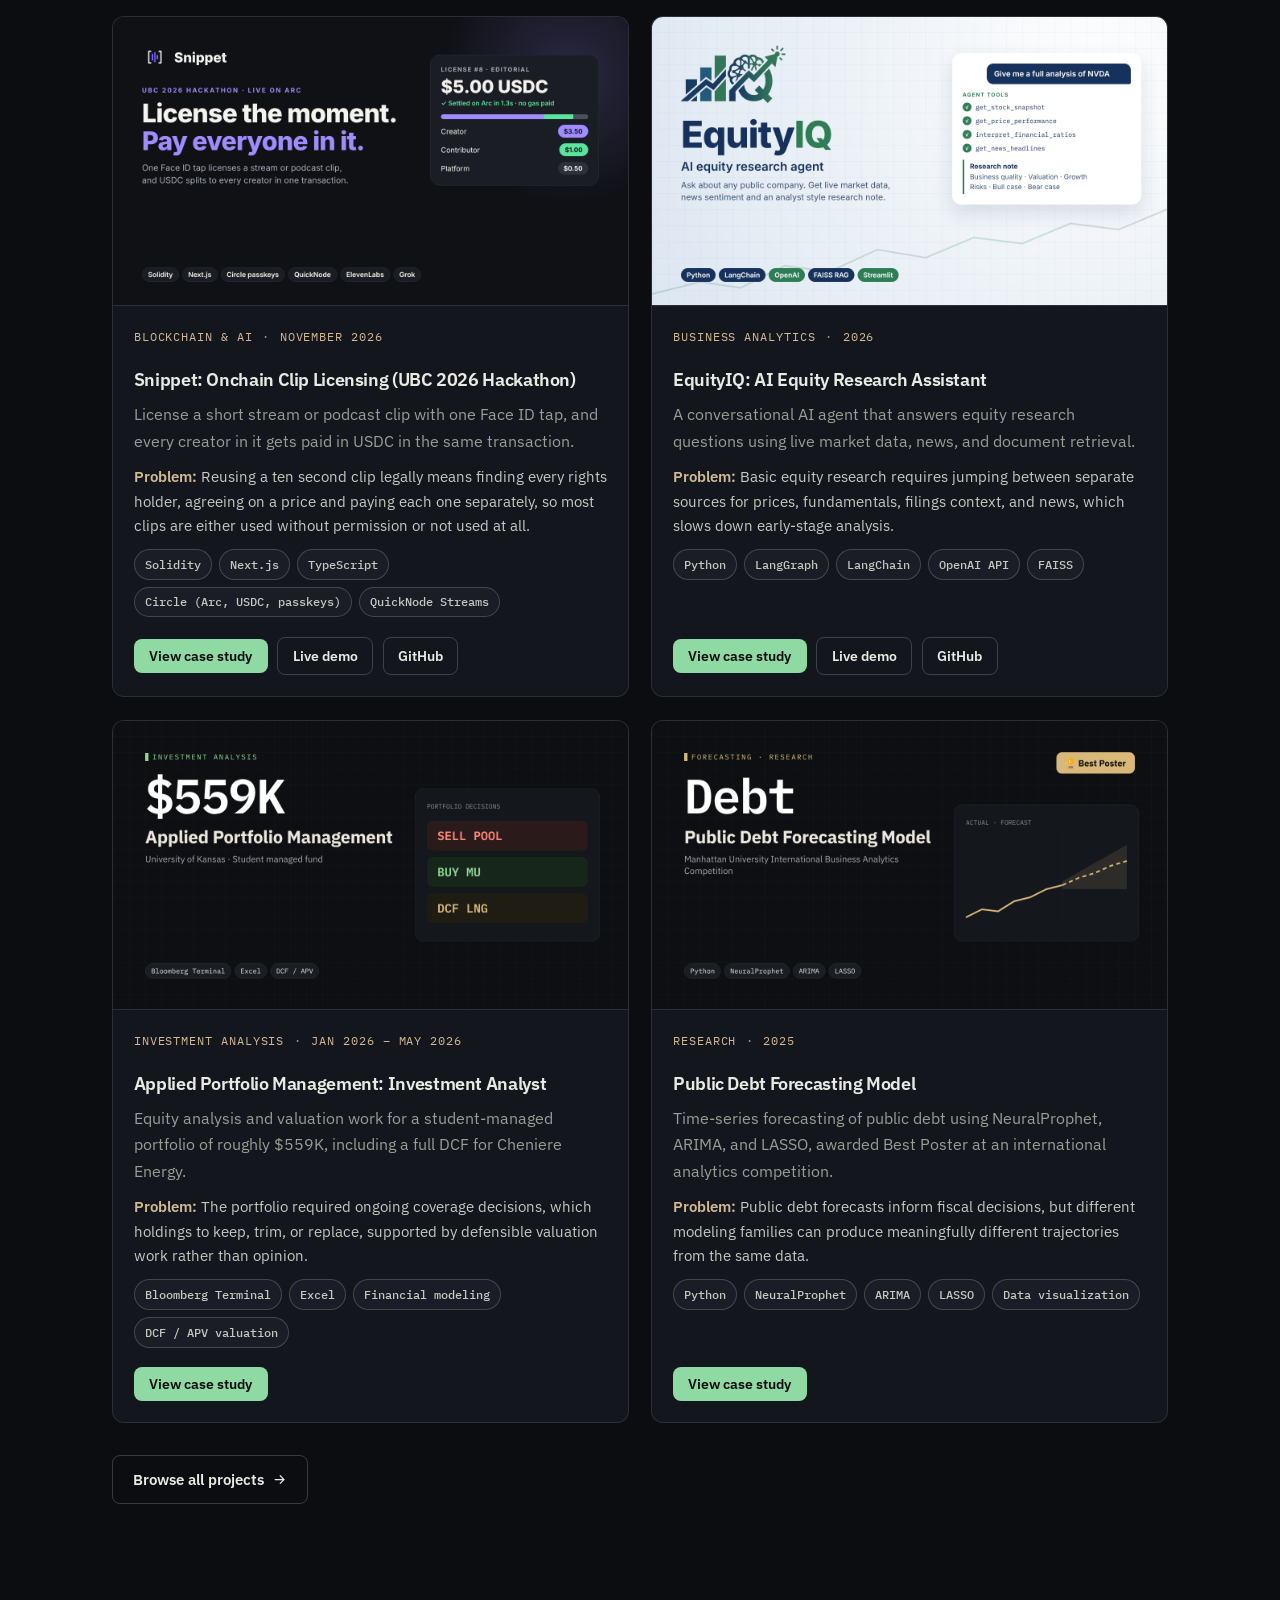
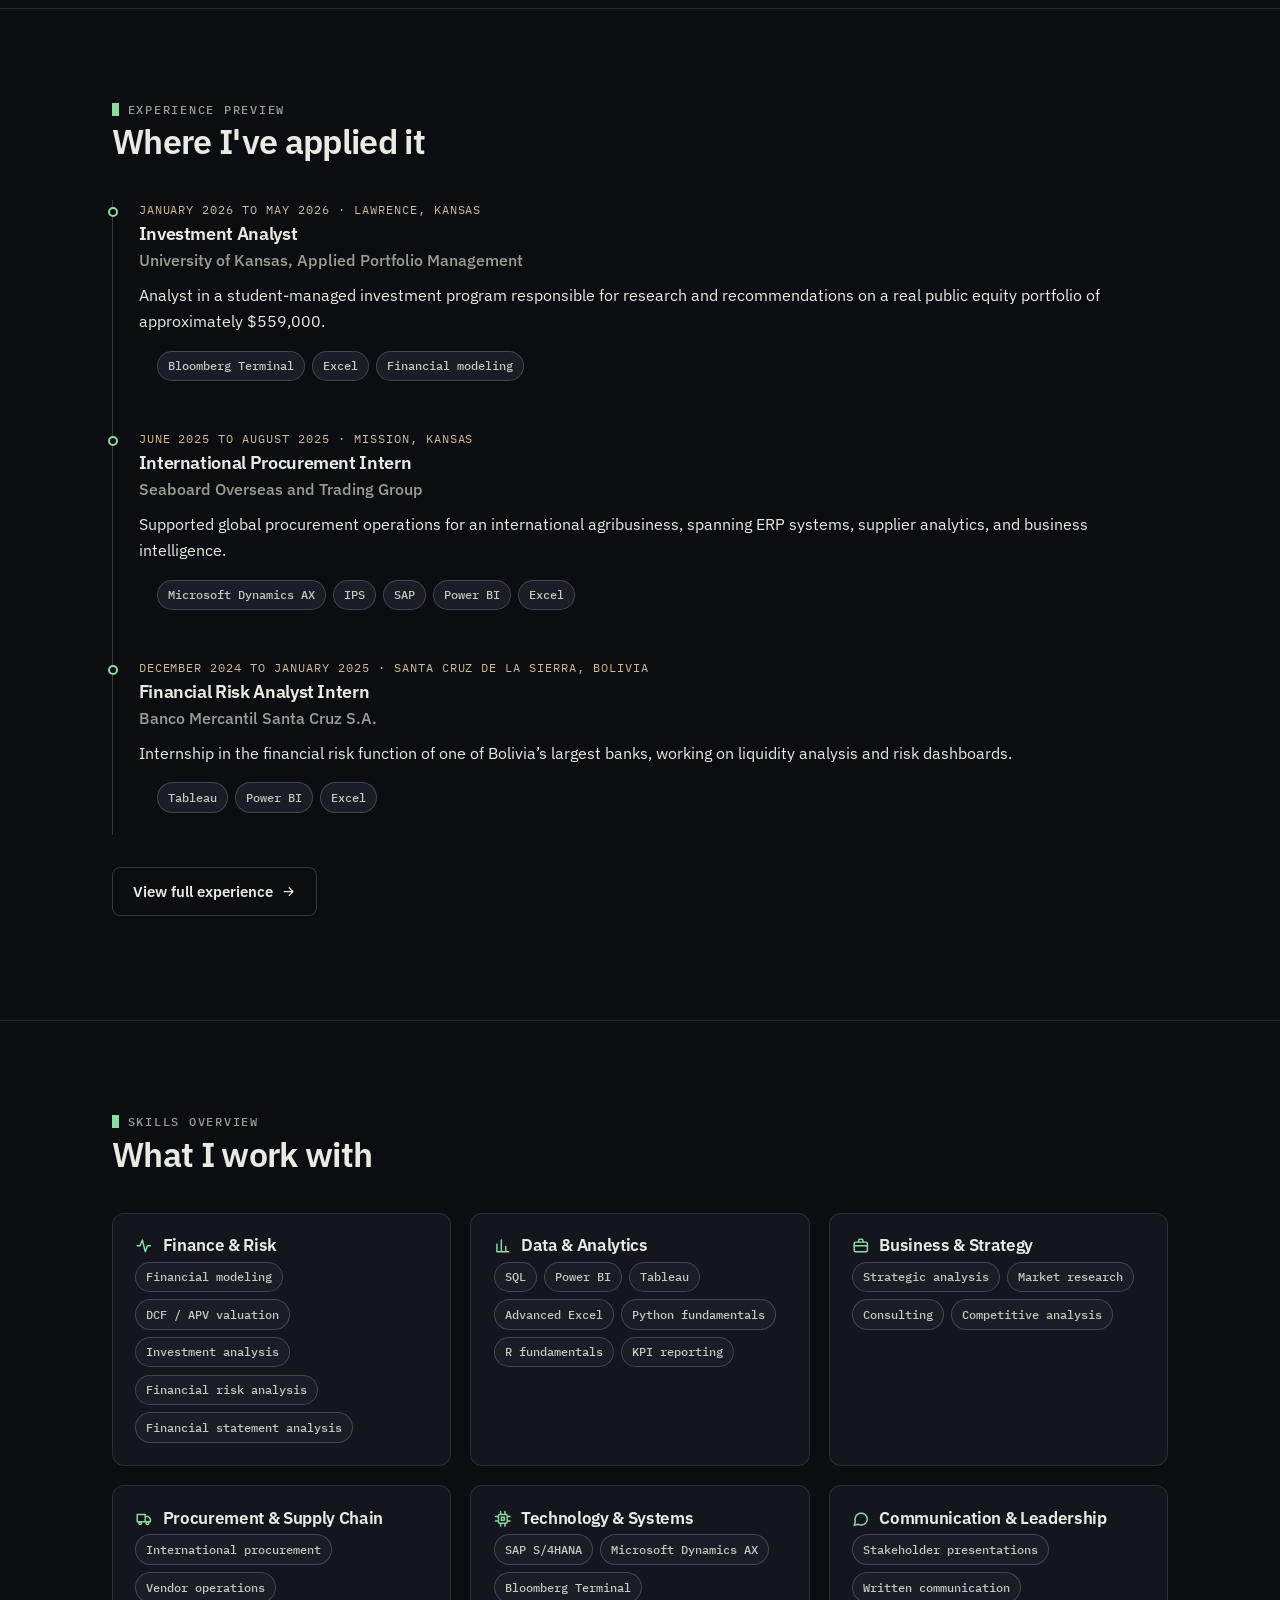
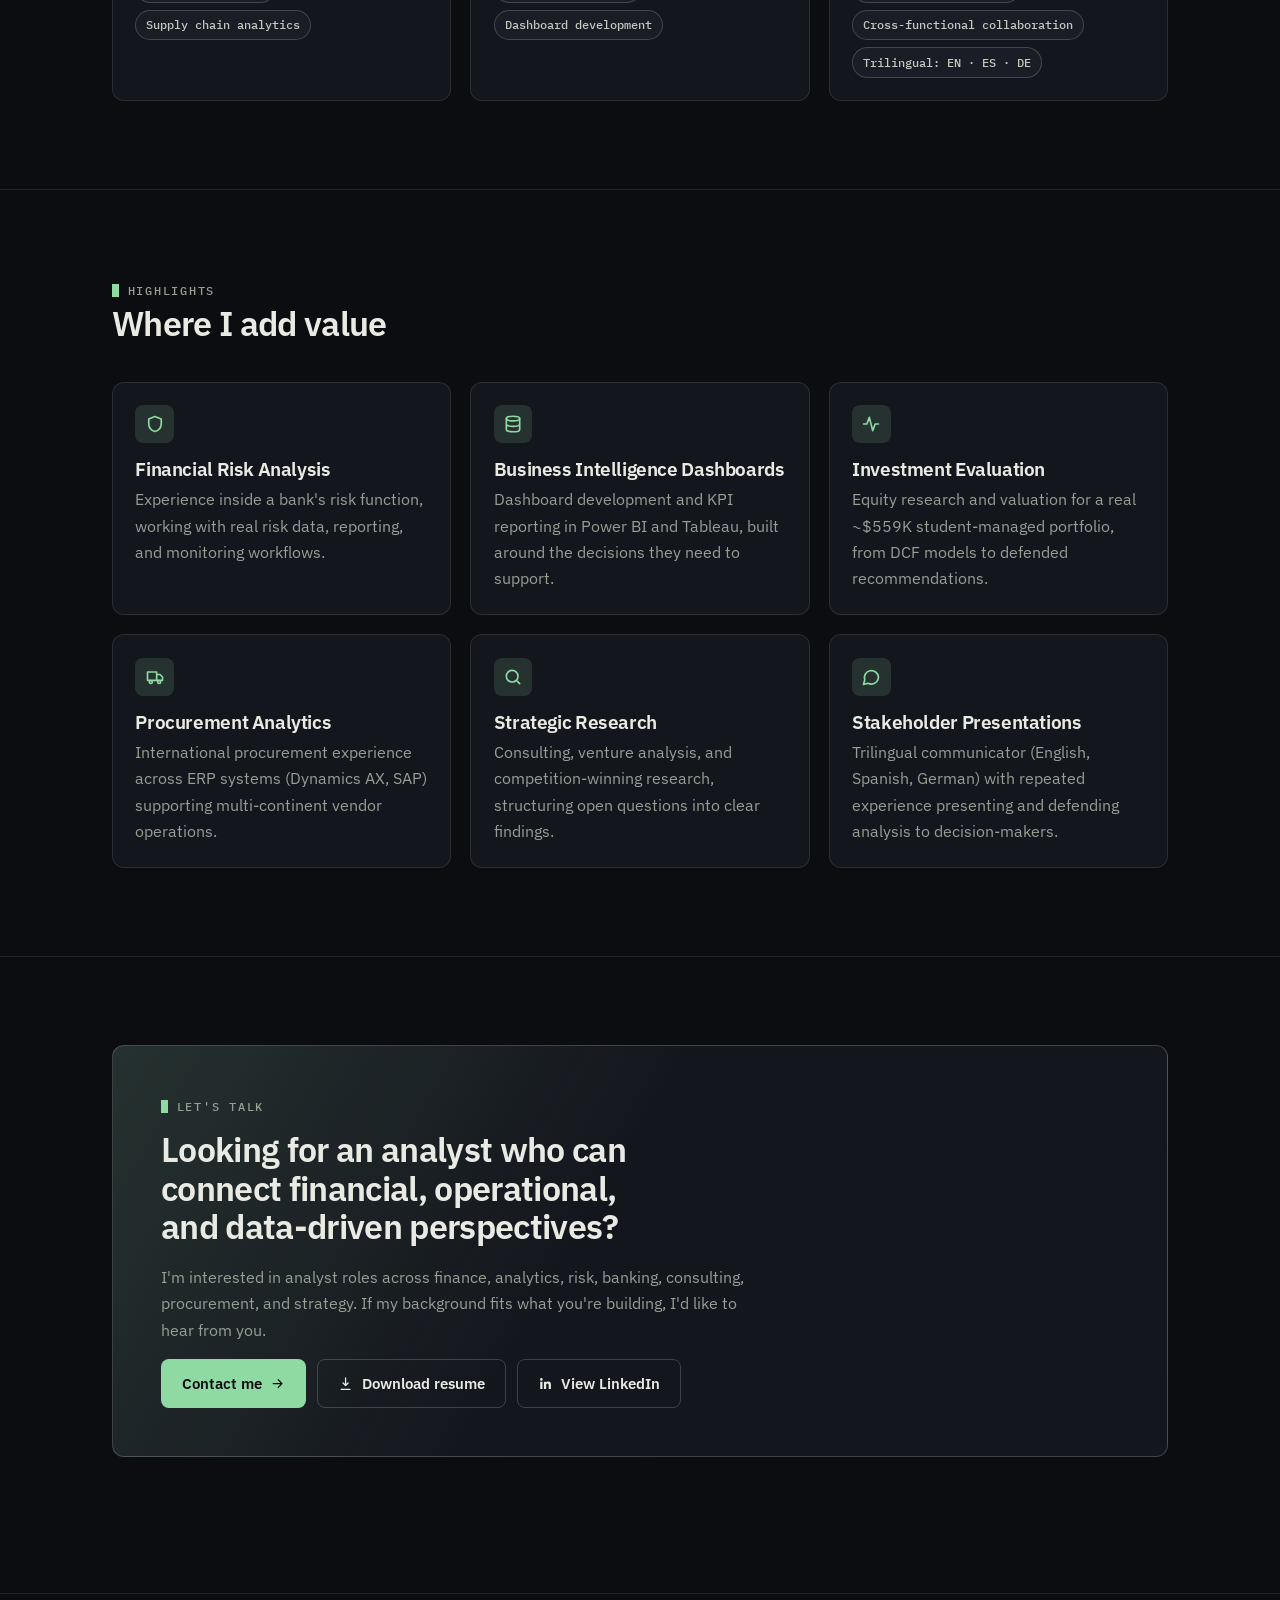
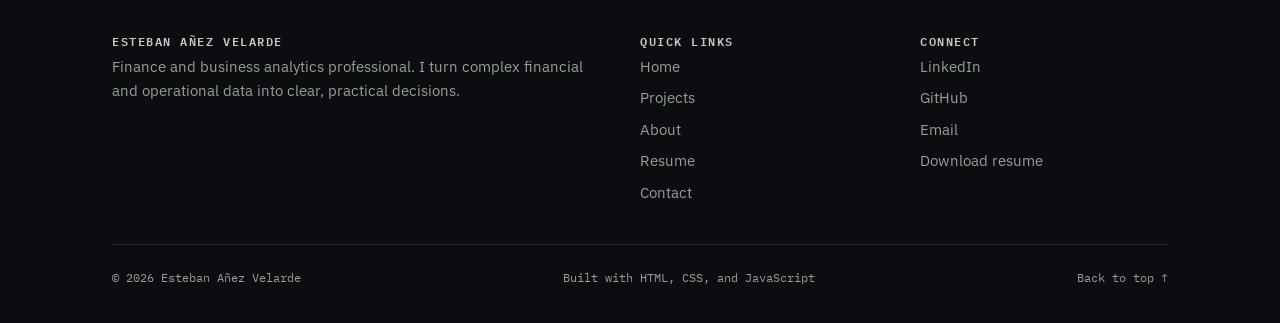
==== commit dea6db9c: "Add Snippet and Homeward, real project images, MBA/MSBA, fix site URLs and template text Co-Authored" ====
--- a/index.html
+++ b/index.html
@@ -8,15 +8,14 @@
   <meta name="author" content="Esteban Añez Velarde">
   <meta name="keywords" content="finance analyst, business analytics, risk analysis, data visualization, investment analysis, procurement, supply chain, University of Kansas, portfolio">
   <meta name="theme-color" content="#0c0d11">
-  <!-- Canonical URL: replace with your published GitHub Pages URL (see README) -->
-  <link rel="canonical" href="https://estebananez.github.io/portfolio/">
+  <link rel="canonical" href="https://estebananez.github.io/Esteban-Anez---Portfolio-Website/">
 
   <!-- Open Graph -->
   <meta property="og:type" content="profile">
   <meta property="og:title" content="Esteban Añez Velarde | Finance & Business Analytics Portfolio">
   <meta property="og:description" content="Portfolio of Esteban Añez Velarde: finance and business analytics professional with experience in investment analysis, risk, procurement, and data-driven strategy.">
-  <meta property="og:url" content="https://estebananez.github.io/portfolio/">
-  <meta property="og:image" content="https://estebananez.github.io/portfolio/assets/images/og-image.png">
+  <meta property="og:url" content="https://estebananez.github.io/Esteban-Anez---Portfolio-Website/">
+  <meta property="og:image" content="https://estebananez.github.io/Esteban-Anez---Portfolio-Website/assets/images/og-image.png">
   <meta property="og:image:width" content="1200">
   <meta property="og:image:height" content="630">
   <meta property="og:site_name" content="Esteban Añez Velarde | Portfolio">
@@ -25,7 +24,7 @@
   <meta name="twitter:card" content="summary_large_image">
   <meta name="twitter:title" content="Esteban Añez Velarde | Finance & Business Analytics Portfolio">
   <meta name="twitter:description" content="Portfolio of Esteban Añez Velarde: finance and business analytics professional with experience in investment analysis, risk, procurement, and data-driven strategy.">
-  <meta name="twitter:image" content="https://estebananez.github.io/portfolio/assets/images/og-image.png">
+  <meta name="twitter:image" content="https://estebananez.github.io/Esteban-Anez---Portfolio-Website/assets/images/og-image.png">
 
   <!-- Icons & manifest -->
   <link rel="icon" href="favicon.ico" sizes="48x48">
@@ -54,7 +53,7 @@
     "@graph": [
       {
         "@type": "Person",
-        "@id": "https://estebananez.github.io/portfolio/#person",
+        "@id": "https://estebananez.github.io/Esteban-Anez---Portfolio-Website/#person",
         "name": "Esteban A\u00f1ez Velarde",
         "jobTitle": "Finance and Business Analytics Professional",
         "alumniOf": {
@@ -63,23 +62,23 @@
         },
         "knowsLanguage": ["Spanish", "English", "German"],
         "knowsAbout": ["Financial analysis", "Business analytics", "Risk analysis", "Data visualization", "Investment analysis", "Procurement", "Supply chain analytics", "Business strategy"],
-        "url": "https://estebananez.github.io/portfolio/",
+        "url": "https://estebananez.github.io/Esteban-Anez---Portfolio-Website/",
         "sameAs": ["https://www.linkedin.com/in/esteban-anez/", "https://github.com/EstebanAnez"]
       },
       {
         "@type": "WebSite",
-        "@id": "https://estebananez.github.io/portfolio/#website",
-        "url": "https://estebananez.github.io/portfolio/",
+        "@id": "https://estebananez.github.io/Esteban-Anez---Portfolio-Website/#website",
+        "url": "https://estebananez.github.io/Esteban-Anez---Portfolio-Website/",
         "name": "Esteban A\u00f1ez Velarde | Portfolio",
-        "publisher": { "@id": "https://estebananez.github.io/portfolio/#person" }
+        "publisher": { "@id": "https://estebananez.github.io/Esteban-Anez---Portfolio-Website/#person" }
       },
       {
         "@type": "ProfilePage",
-        "@id": "https://estebananez.github.io/portfolio/#page",
-        "url": "https://estebananez.github.io/portfolio/",
+        "@id": "https://estebananez.github.io/Esteban-Anez---Portfolio-Website/#page",
+        "url": "https://estebananez.github.io/Esteban-Anez---Portfolio-Website/",
         "name": 'Esteban Añez Velarde | Finance & Business Analytics Portfolio',
-        "isPartOf": { "@id": "https://estebananez.github.io/portfolio/#website" },
-        "mainEntity": { "@id": "https://estebananez.github.io/portfolio/#person" }
+        "isPartOf": { "@id": "https://estebananez.github.io/Esteban-Anez---Portfolio-Website/#website" },
+        "mainEntity": { "@id": "https://estebananez.github.io/Esteban-Anez---Portfolio-Website/#person" }
       }
     ]
   }
@@ -127,7 +126,7 @@
       <div class="hero-meta">
         <!-- Location and availability: edit the two lines below -->
         <span><svg viewBox="0 0 24 24" fill="none" stroke="currentColor" stroke-width="2" stroke-linecap="round" stroke-linejoin="round" aria-hidden="true"><path d="M20 10c0 6-8 12-8 12S4 16 4 10a8 8 0 0 1 16 0Z"/><circle cx="12" cy="10" r="3"/></svg> Lawrence, Kansas · open to relocation</span>
-        <span><svg viewBox="0 0 24 24" fill="none" stroke="currentColor" stroke-width="2" stroke-linecap="round" stroke-linejoin="round" aria-hidden="true"><rect x="3" y="5" width="18" height="16" rx="2"/><path d="M8 3v4m8-4v4M3 11h18"/></svg> Available for analyst opportunities starting Summer 2026</span>
+        <span><svg viewBox="0 0 24 24" fill="none" stroke="currentColor" stroke-width="2" stroke-linecap="round" stroke-linejoin="round" aria-hidden="true"><rect x="3" y="5" width="18" height="16" rx="2"/><path d="M8 3v4m8-4v4M3 11h18"/></svg> MBA/MSBA at KU · seeking Summer 2027 internships</span>
       </div>
       <div class="hero-ctas">
         <a class="btn btn-primary" href="projects.html">View my projects <svg viewBox="0 0 24 24" fill="none" stroke="currentColor" stroke-width="2" stroke-linecap="round" stroke-linejoin="round" aria-hidden="true"><path d="M5 12h14m0 0-6-6m6 6-6 6"/></svg></a>
@@ -138,10 +137,10 @@
     <div class="terminal reveal" aria-label="Illustration: analyst terminal session">
       <div class="terminal-bar"><span class="dots" aria-hidden="true"><i></i><i></i><i></i></span> analyst session</div>
       <pre class="terminal-body" aria-hidden="true"><span class="p">esteban@analysis</span>:~$ <span class="k">profile --summary</span>
-<span class="c"># B.S. Finance &amp; Business Analytics, KU Honors</span>
+<span class="c"># MBA/MSBA candidate, University of Kansas</span>
 focus     = [finance, analytics, risk, strategy]
 languages = [Spanish, English, German]
-tools     = [Excel, Power BI, SQL, Tableau, Python]
+tools     = [Python, SQL, Power BI, Excel, LangChain]
 
 <span class="p">esteban@analysis</span>:~$ <span class="k">run valuation --ticker LNG</span>
 <span class="c"># DCF reconciled to Bloomberg actuals ✓</span>
@@ -159,7 +158,7 @@
     </div>
     <div class="grid grid-2">
       <div class="reveal">
-        <p class="lead">I hold a B.S. in Finance and Business Analytics from the University of Kansas, with a minor in Supply Chain Management and an Honors Program distinction. My experience spans equity research on a real student-managed portfolio, financial risk analysis at a major Bolivian bank, international procurement at a global agribusiness, venture fund analysis, and student consulting.</p>
+        <p class="lead">I am pursuing a dual MBA and MS in Business Analytics at the University of Kansas (expected May 2028), after earning B.S. degrees in Finance and in Business Analytics with a minor in Supply Chain Management and an Honors Program distinction. My experience spans equity research on a real student-managed portfolio, financial risk analysis at a major Bolivian bank, international procurement at a global agribusiness, venture fund analysis, and student consulting. I also build AI agents and onchain apps, from an equity research assistant to a USDC licensing app built at the University Blockchain Conference 2026.</p>
         <p>Across every role, the common thread is the same: take complex financial or operational data, find what matters, and communicate it so decision-makers can act on it.</p>
       </div>
       <div class="reveal">
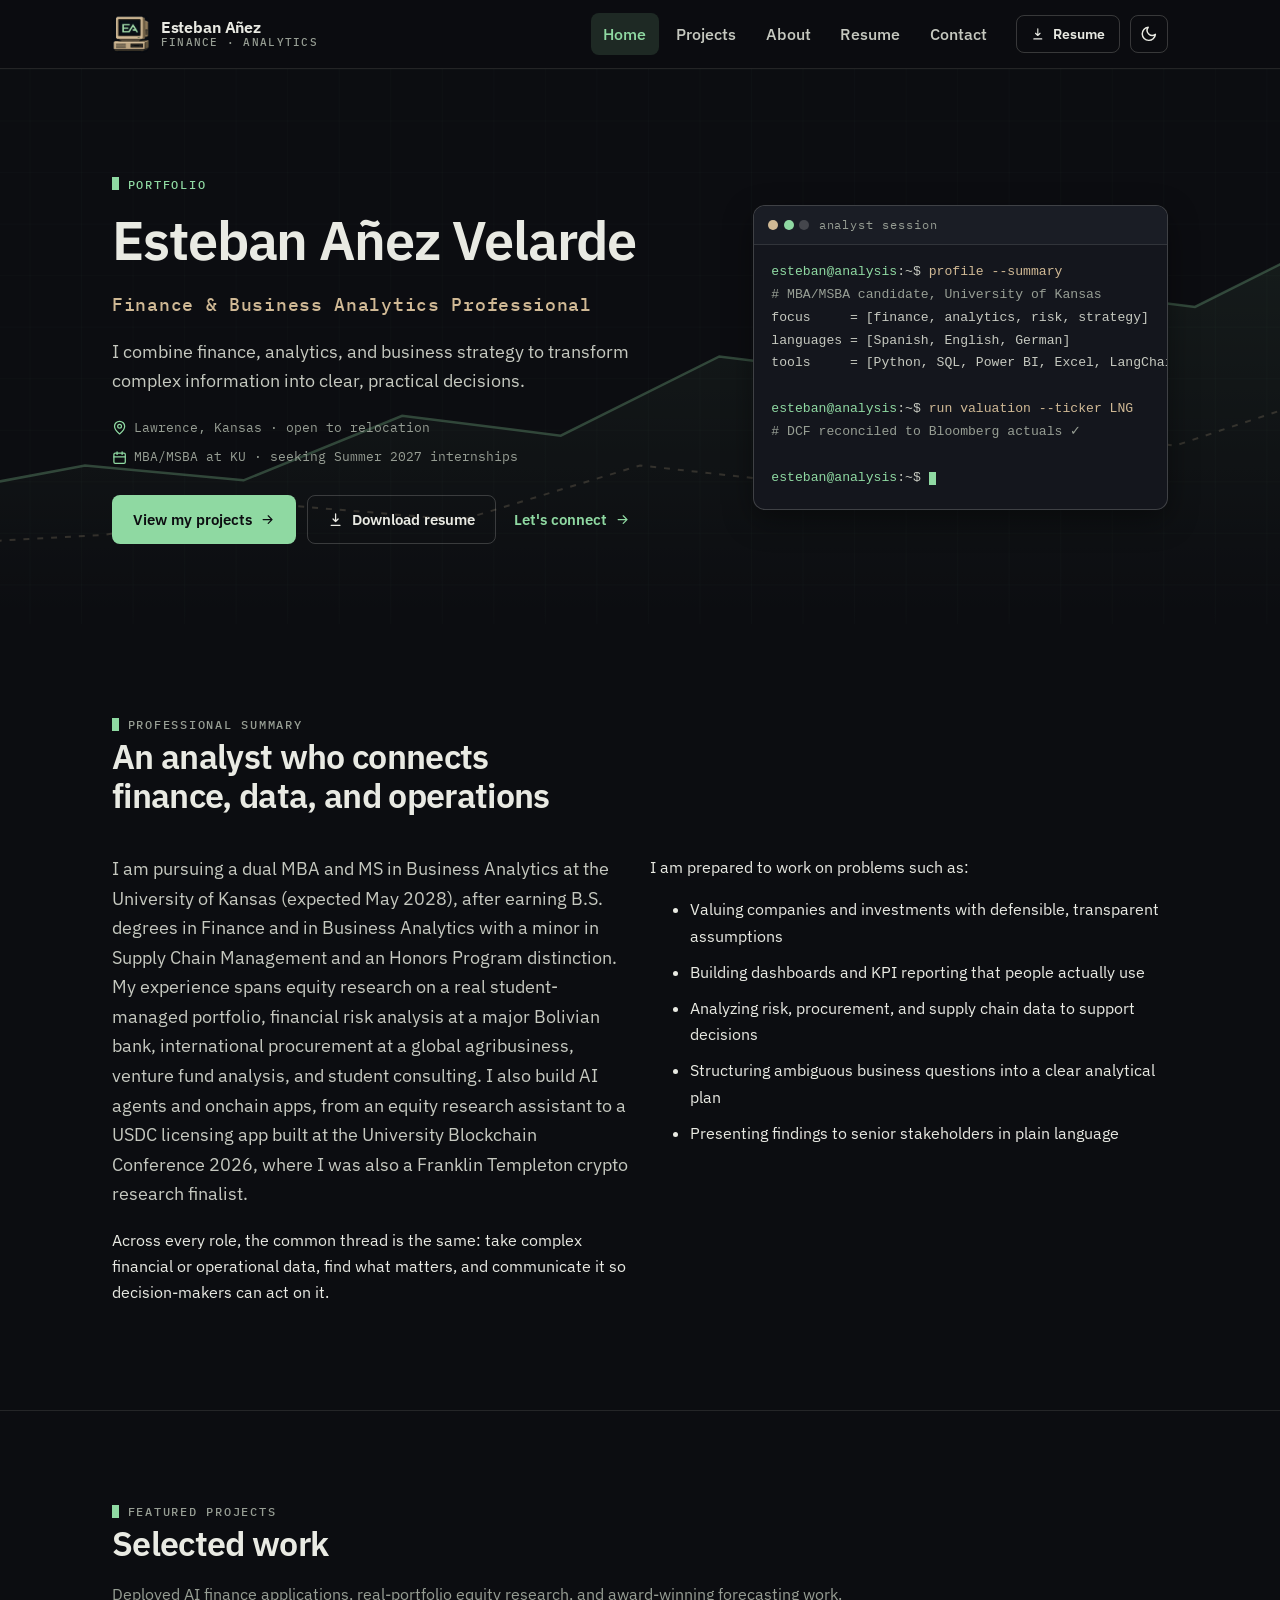
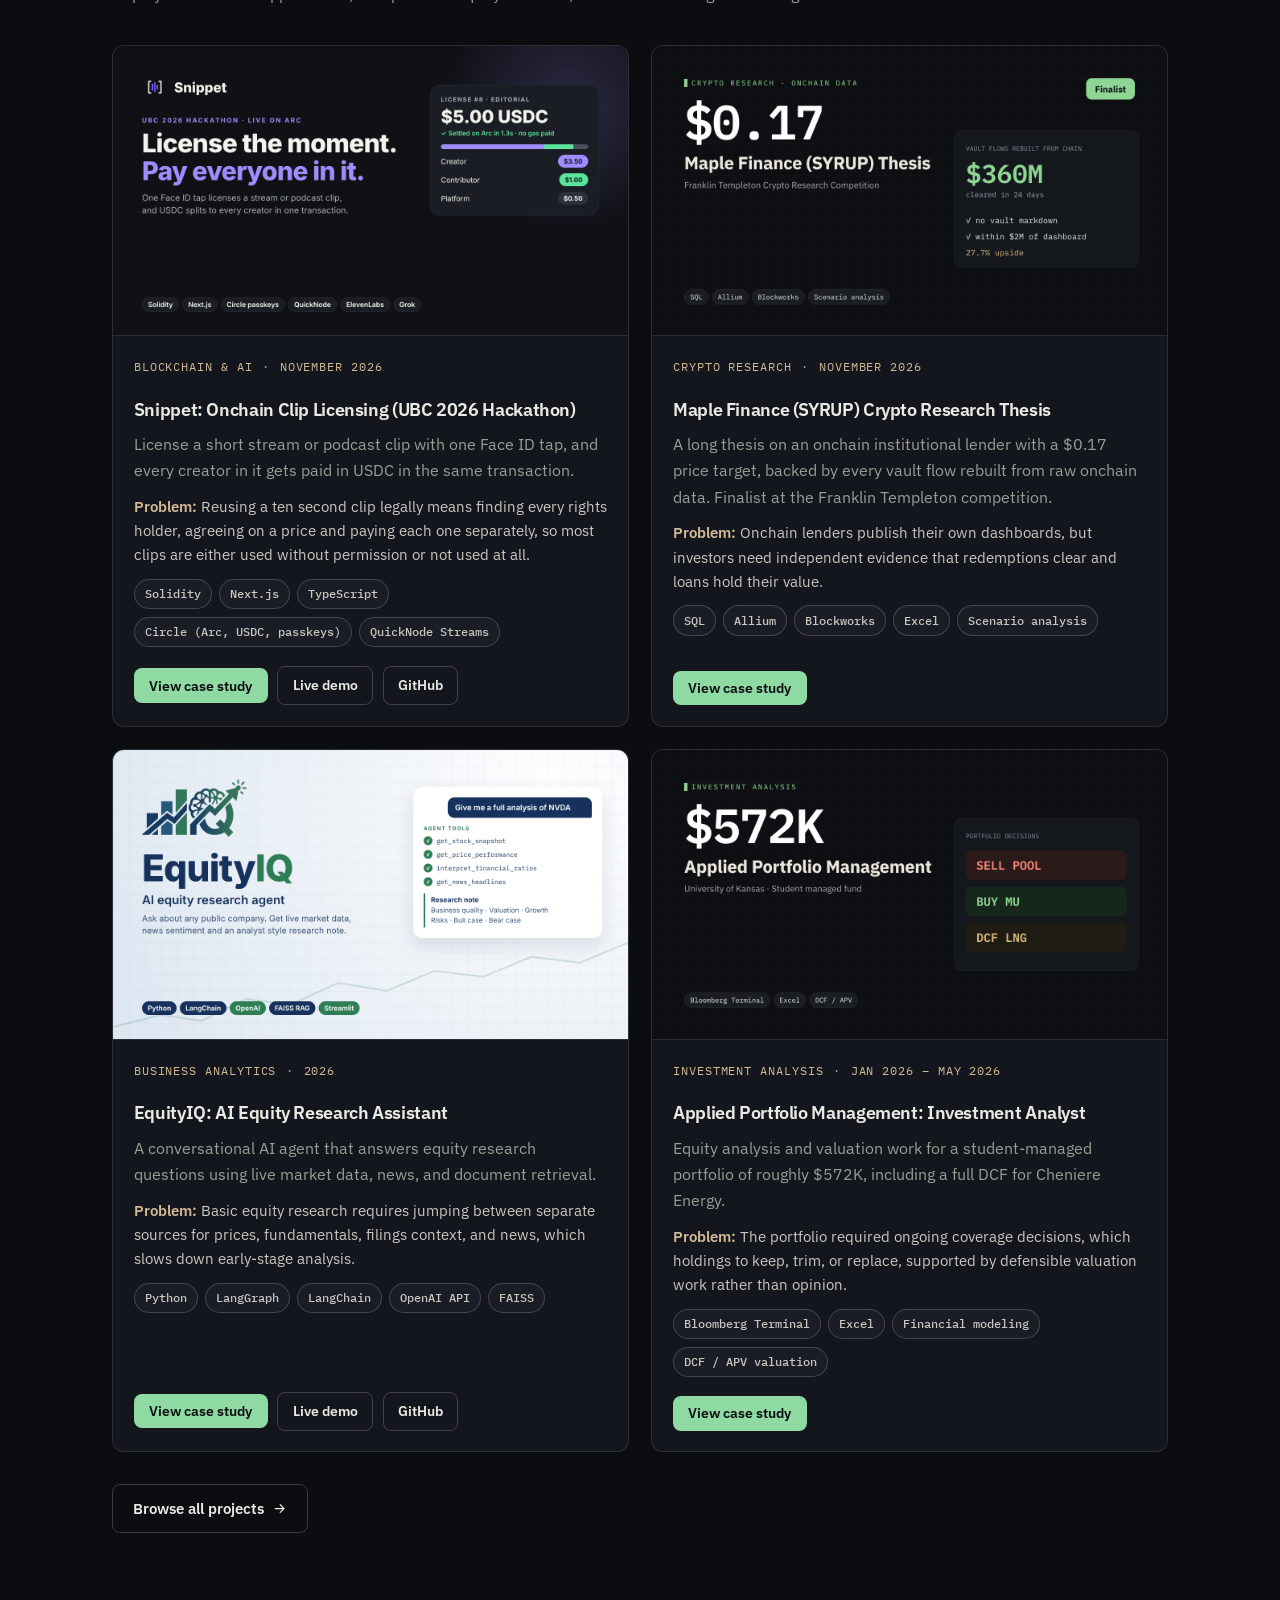
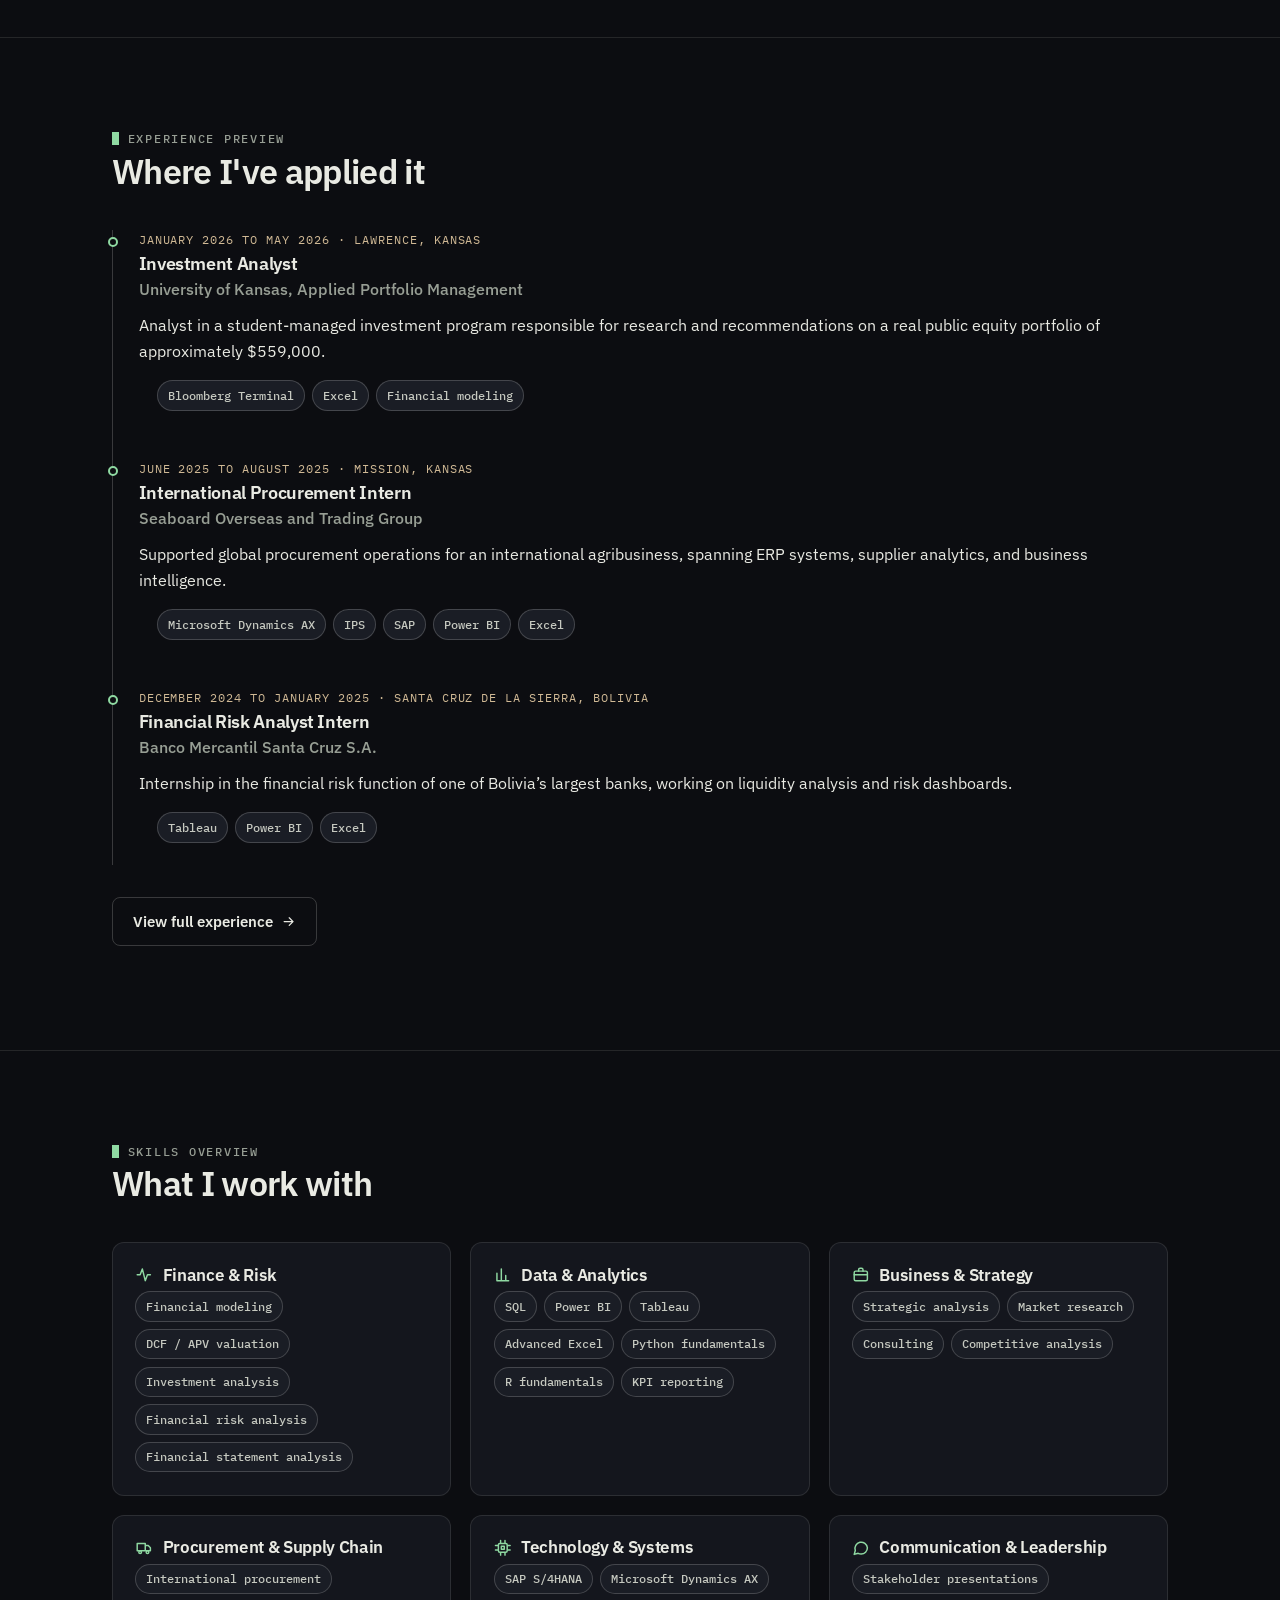
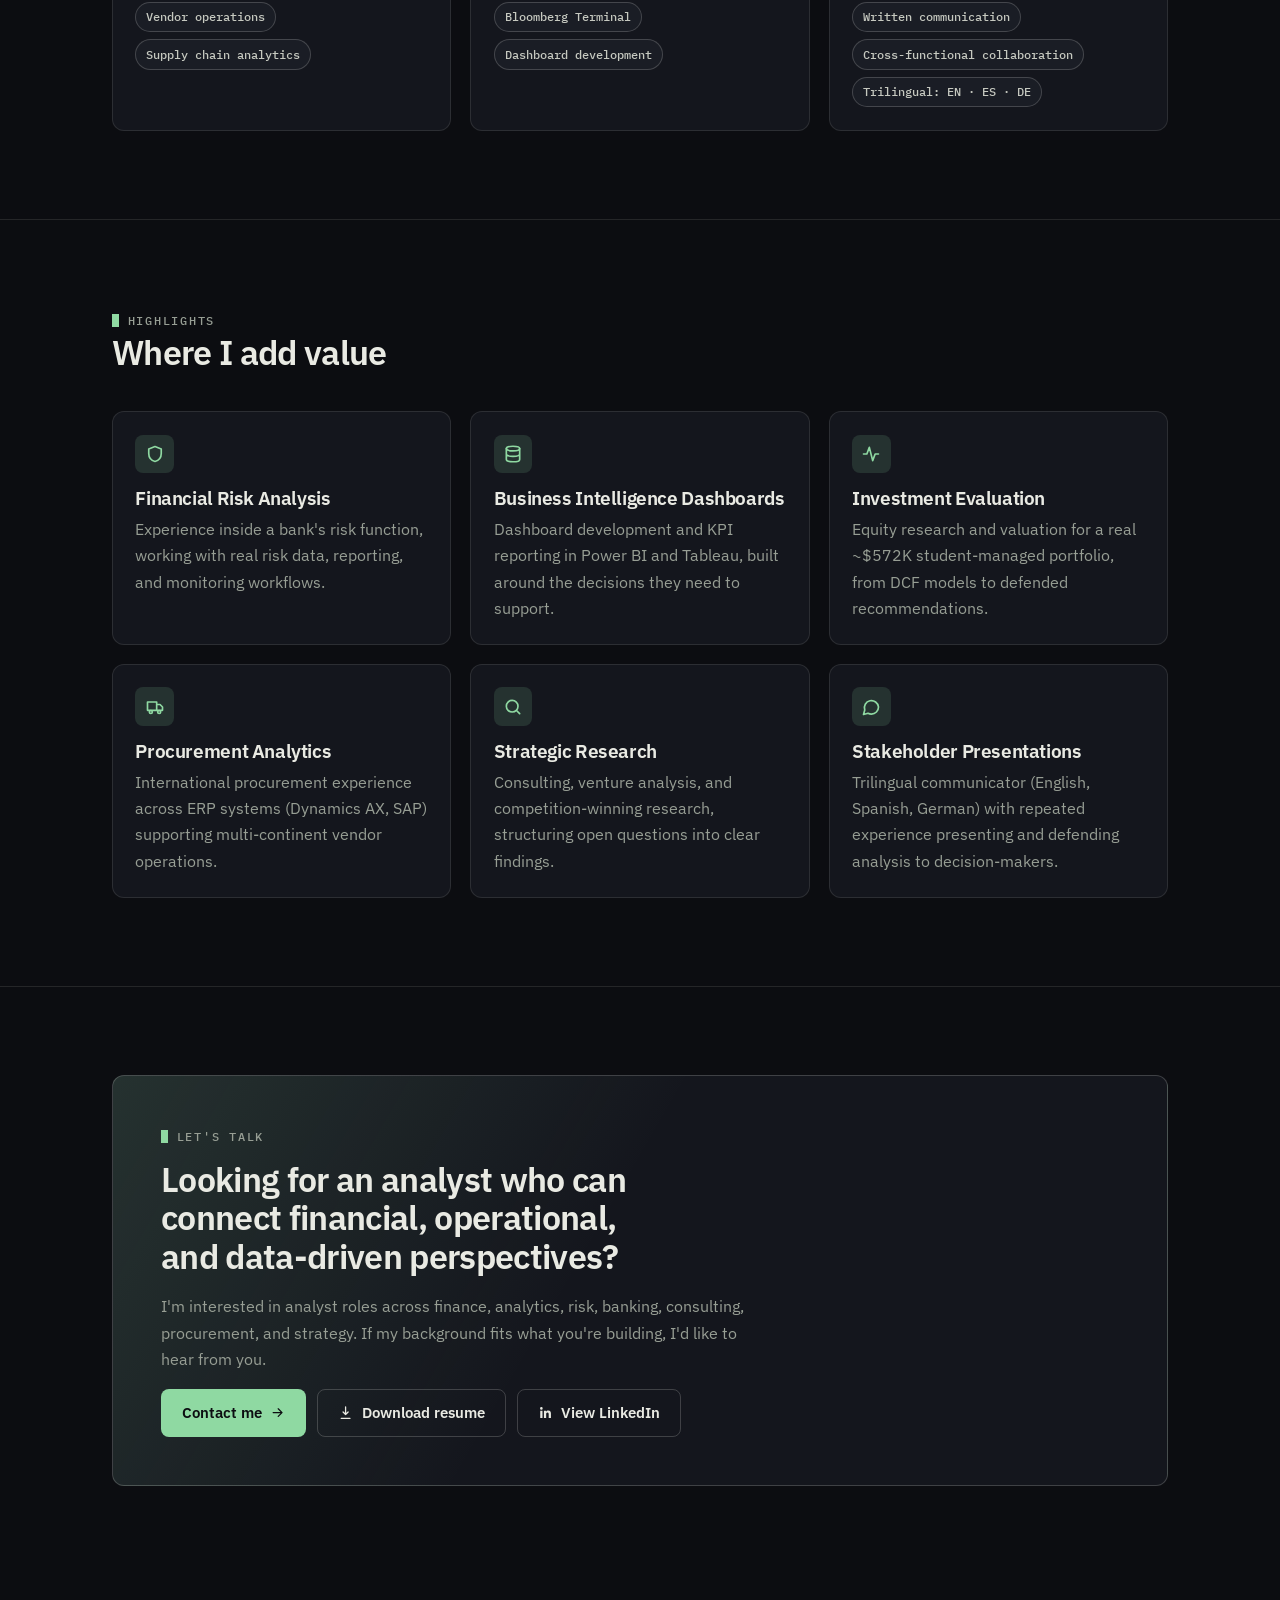
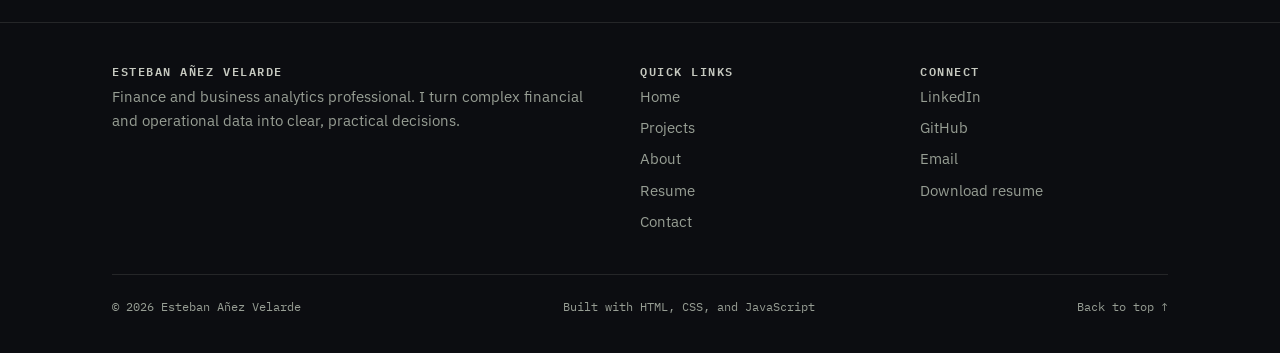
==== commit 17a389ba: "New resume PDF, web resume updated to match, add Maple research and crime hotspot projects Co-Author" ====
--- a/index.html
+++ b/index.html
@@ -158,7 +158,7 @@
     </div>
     <div class="grid grid-2">
       <div class="reveal">
-        <p class="lead">I am pursuing a dual MBA and MS in Business Analytics at the University of Kansas (expected May 2028), after earning B.S. degrees in Finance and in Business Analytics with a minor in Supply Chain Management and an Honors Program distinction. My experience spans equity research on a real student-managed portfolio, financial risk analysis at a major Bolivian bank, international procurement at a global agribusiness, venture fund analysis, and student consulting. I also build AI agents and onchain apps, from an equity research assistant to a USDC licensing app built at the University Blockchain Conference 2026.</p>
+        <p class="lead">I am pursuing a dual MBA and MS in Business Analytics at the University of Kansas (expected May 2028), after earning B.S. degrees in Finance and in Business Analytics with a minor in Supply Chain Management and an Honors Program distinction. My experience spans equity research on a real student-managed portfolio, financial risk analysis at a major Bolivian bank, international procurement at a global agribusiness, venture fund analysis, and student consulting. I also build AI agents and onchain apps, from an equity research assistant to a USDC licensing app built at the University Blockchain Conference 2026, where I was also a Franklin Templeton crypto research finalist.</p>
         <p>Across every role, the common thread is the same: take complex financial or operational data, find what matters, and communicate it so decision-makers can act on it.</p>
       </div>
       <div class="reveal">
@@ -257,7 +257,7 @@
       <div class="card reveal">
         <div class="card-icon"><svg viewBox="0 0 24 24" fill="none" stroke="currentColor" stroke-width="2" stroke-linecap="round" stroke-linejoin="round" aria-hidden="true"><path d="M3 12h4l3-8 4 16 3-8h4"/></svg></div>
         <h3>Investment Evaluation</h3>
-        <p class="muted">Equity research and valuation for a real ~$559K student-managed portfolio, from DCF models to defended recommendations.</p>
+        <p class="muted">Equity research and valuation for a real ~$572K student-managed portfolio, from DCF models to defended recommendations.</p>
       </div>
       <div class="card reveal">
         <div class="card-icon"><svg viewBox="0 0 24 24" fill="none" stroke="currentColor" stroke-width="2" stroke-linecap="round" stroke-linejoin="round" aria-hidden="true"><path d="M3 6h11v10H3zM14 9h4l3 3v4h-7z"/><circle cx="7" cy="18" r="1.8"/><circle cx="17" cy="18" r="1.8"/></svg></div>
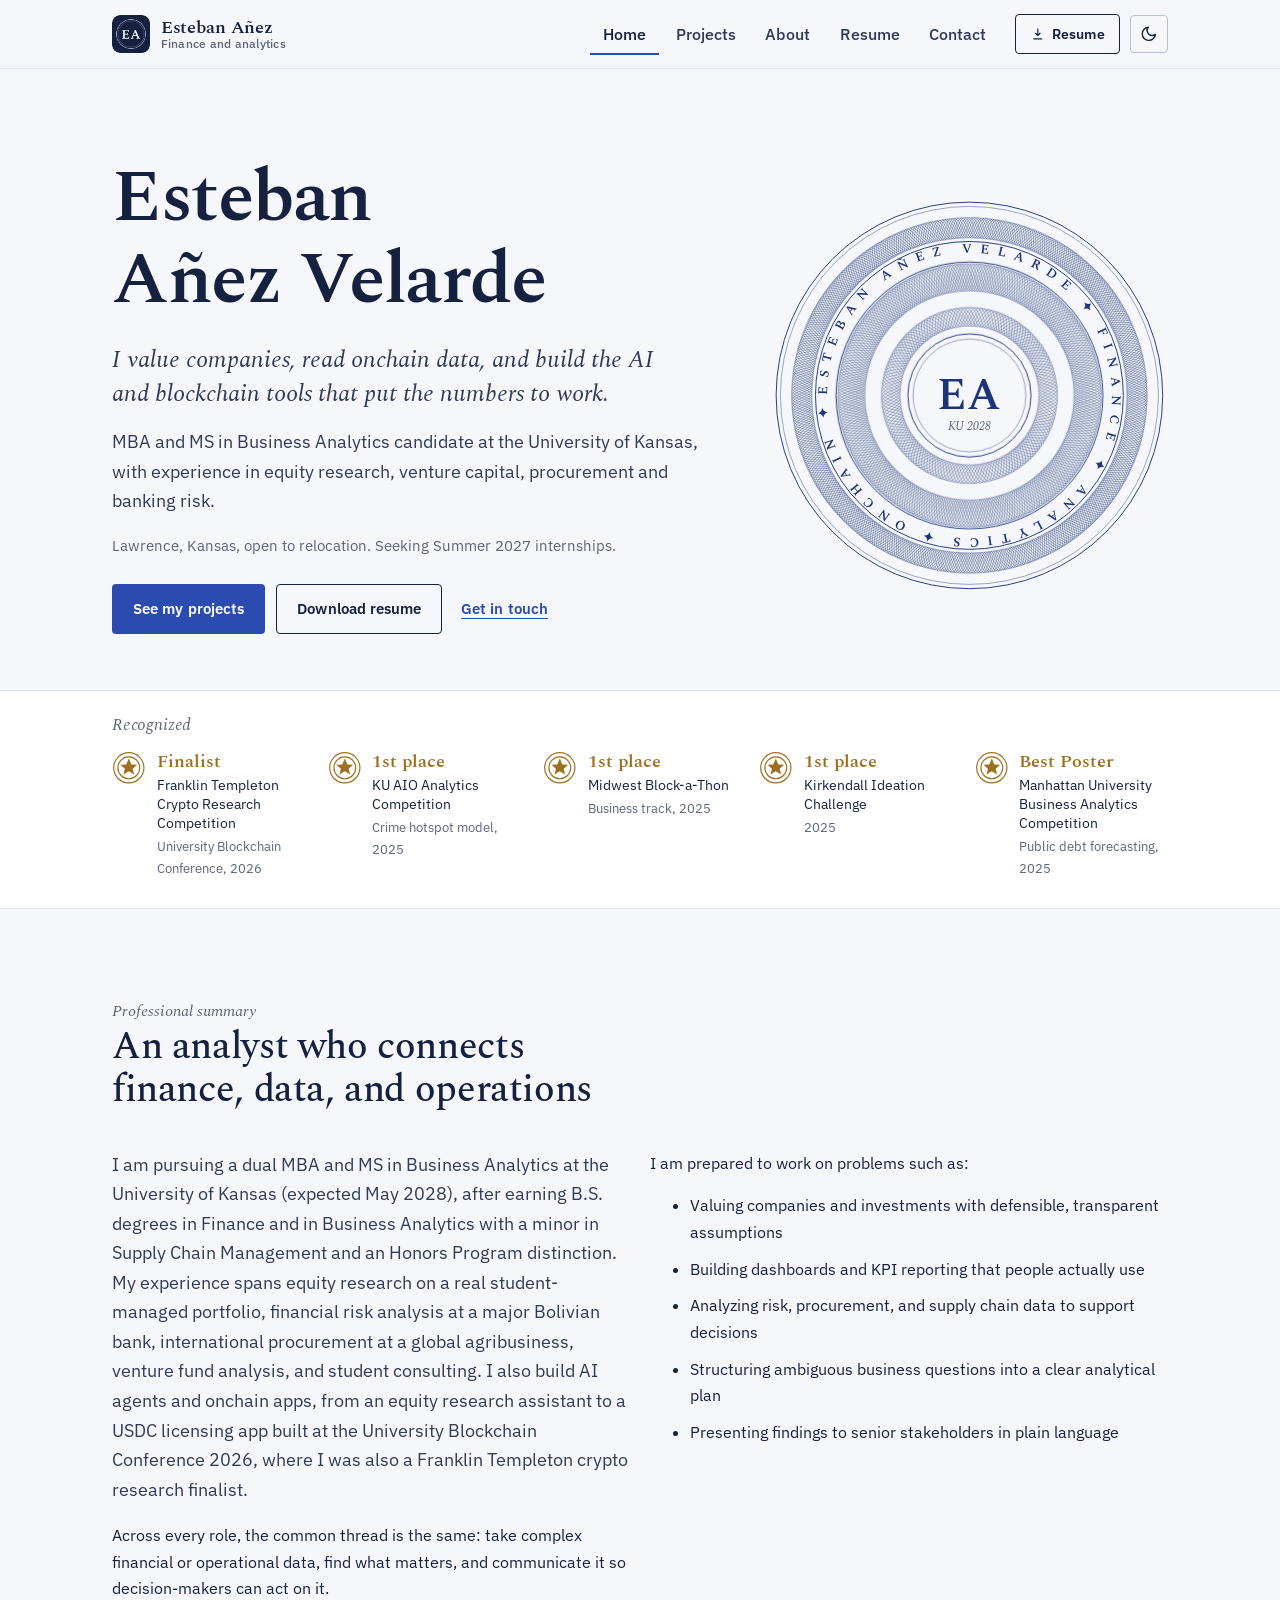
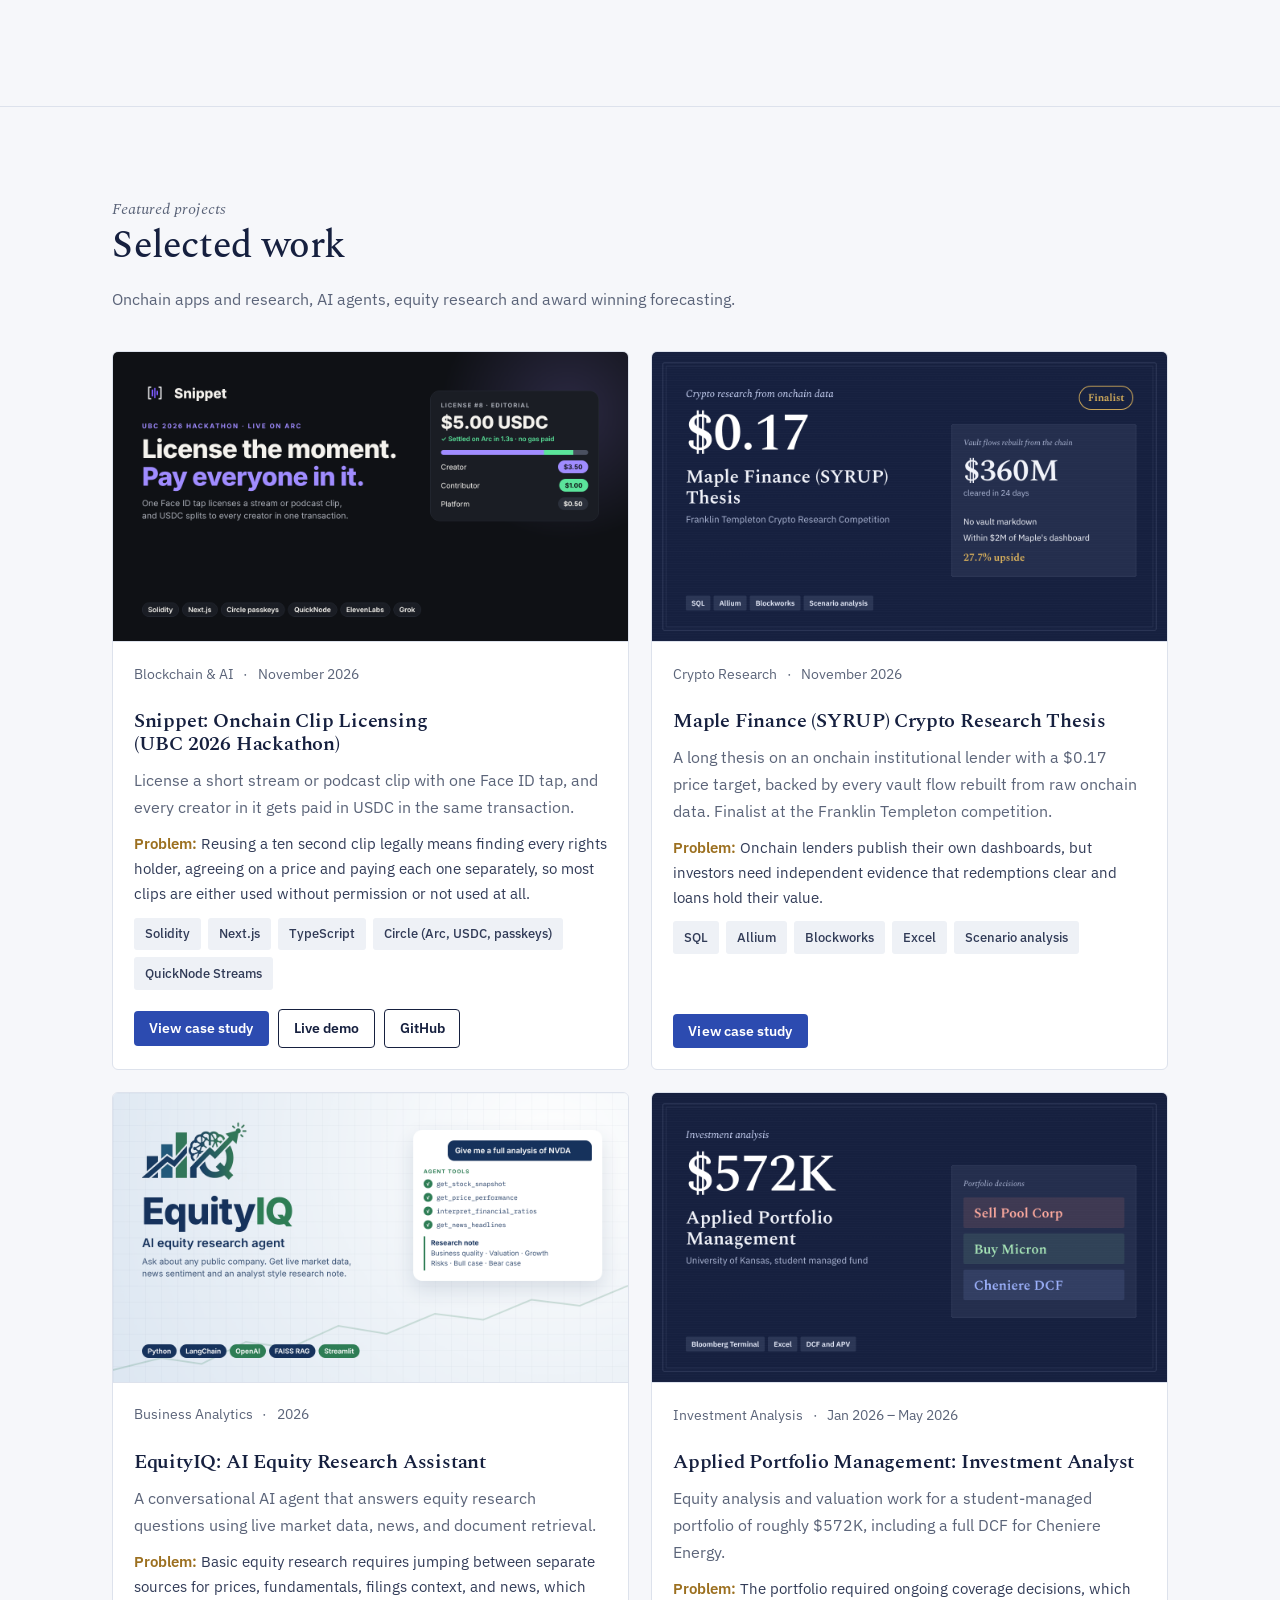
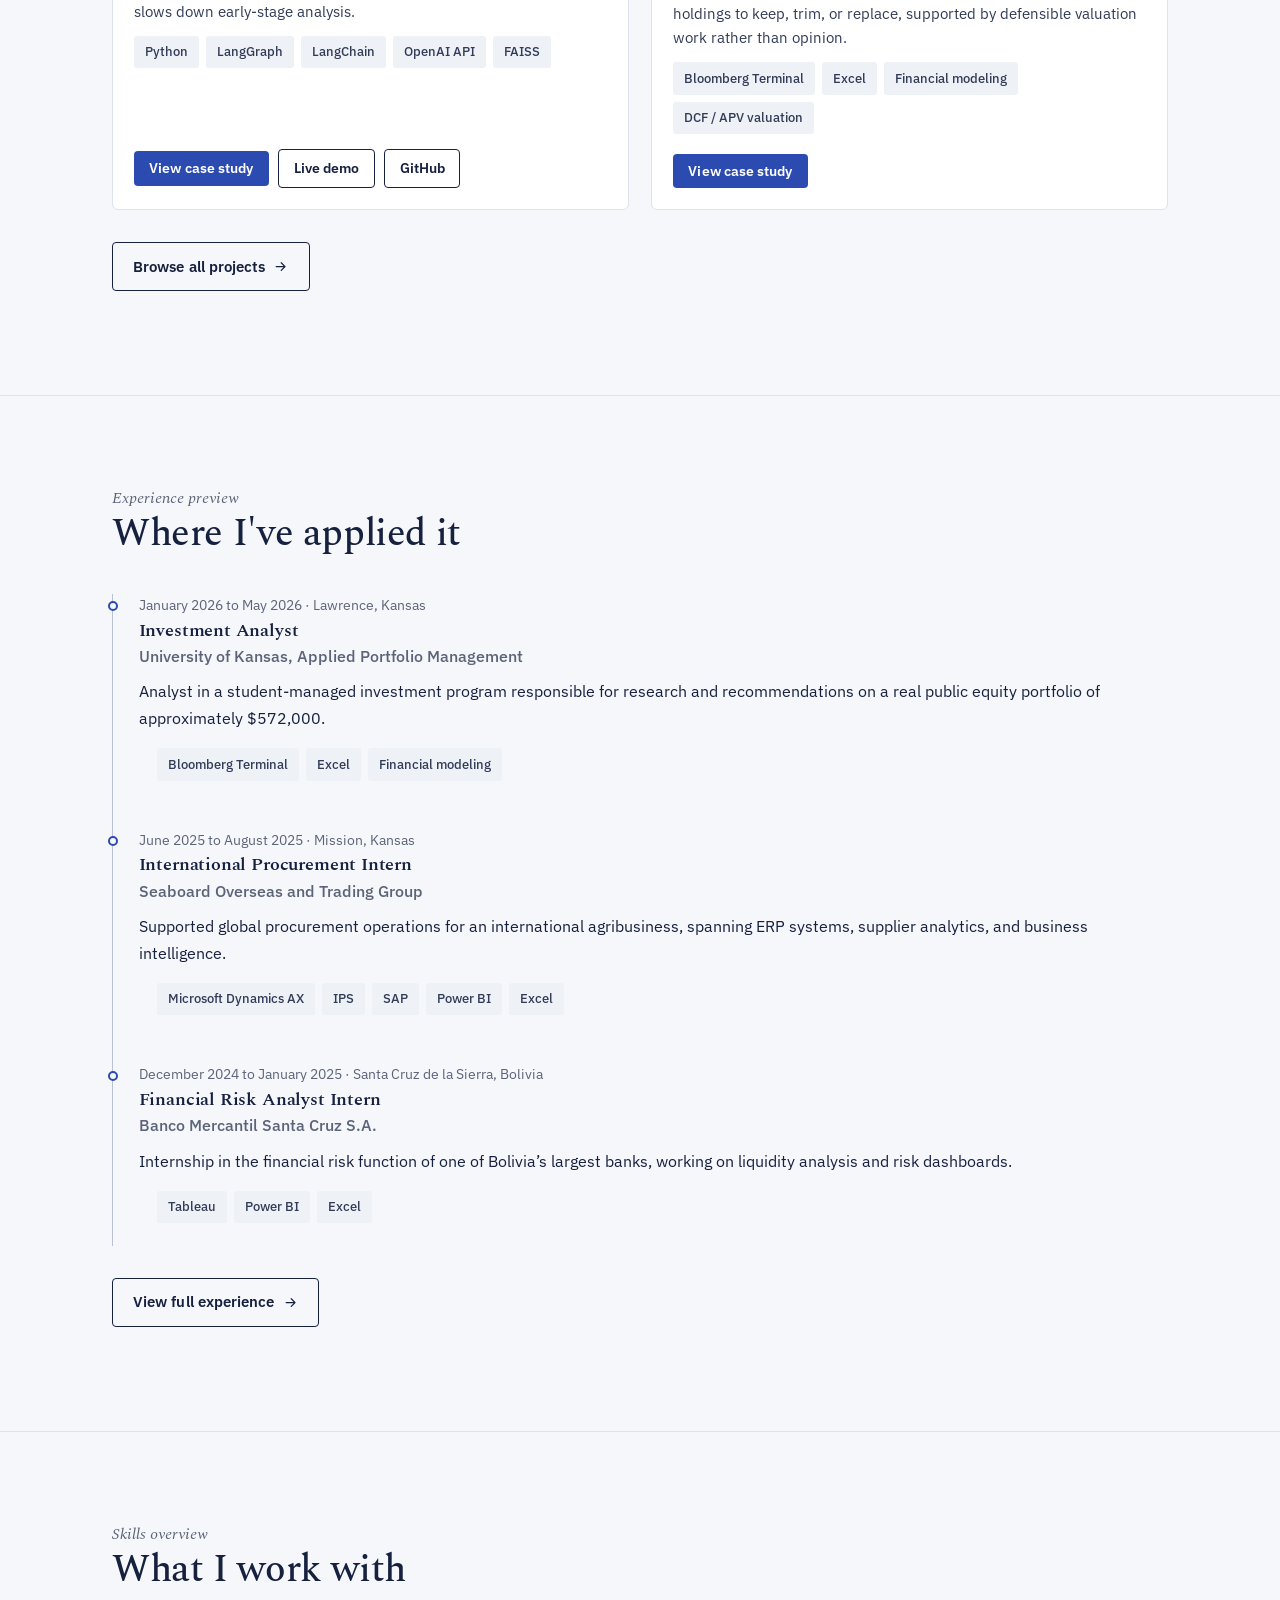
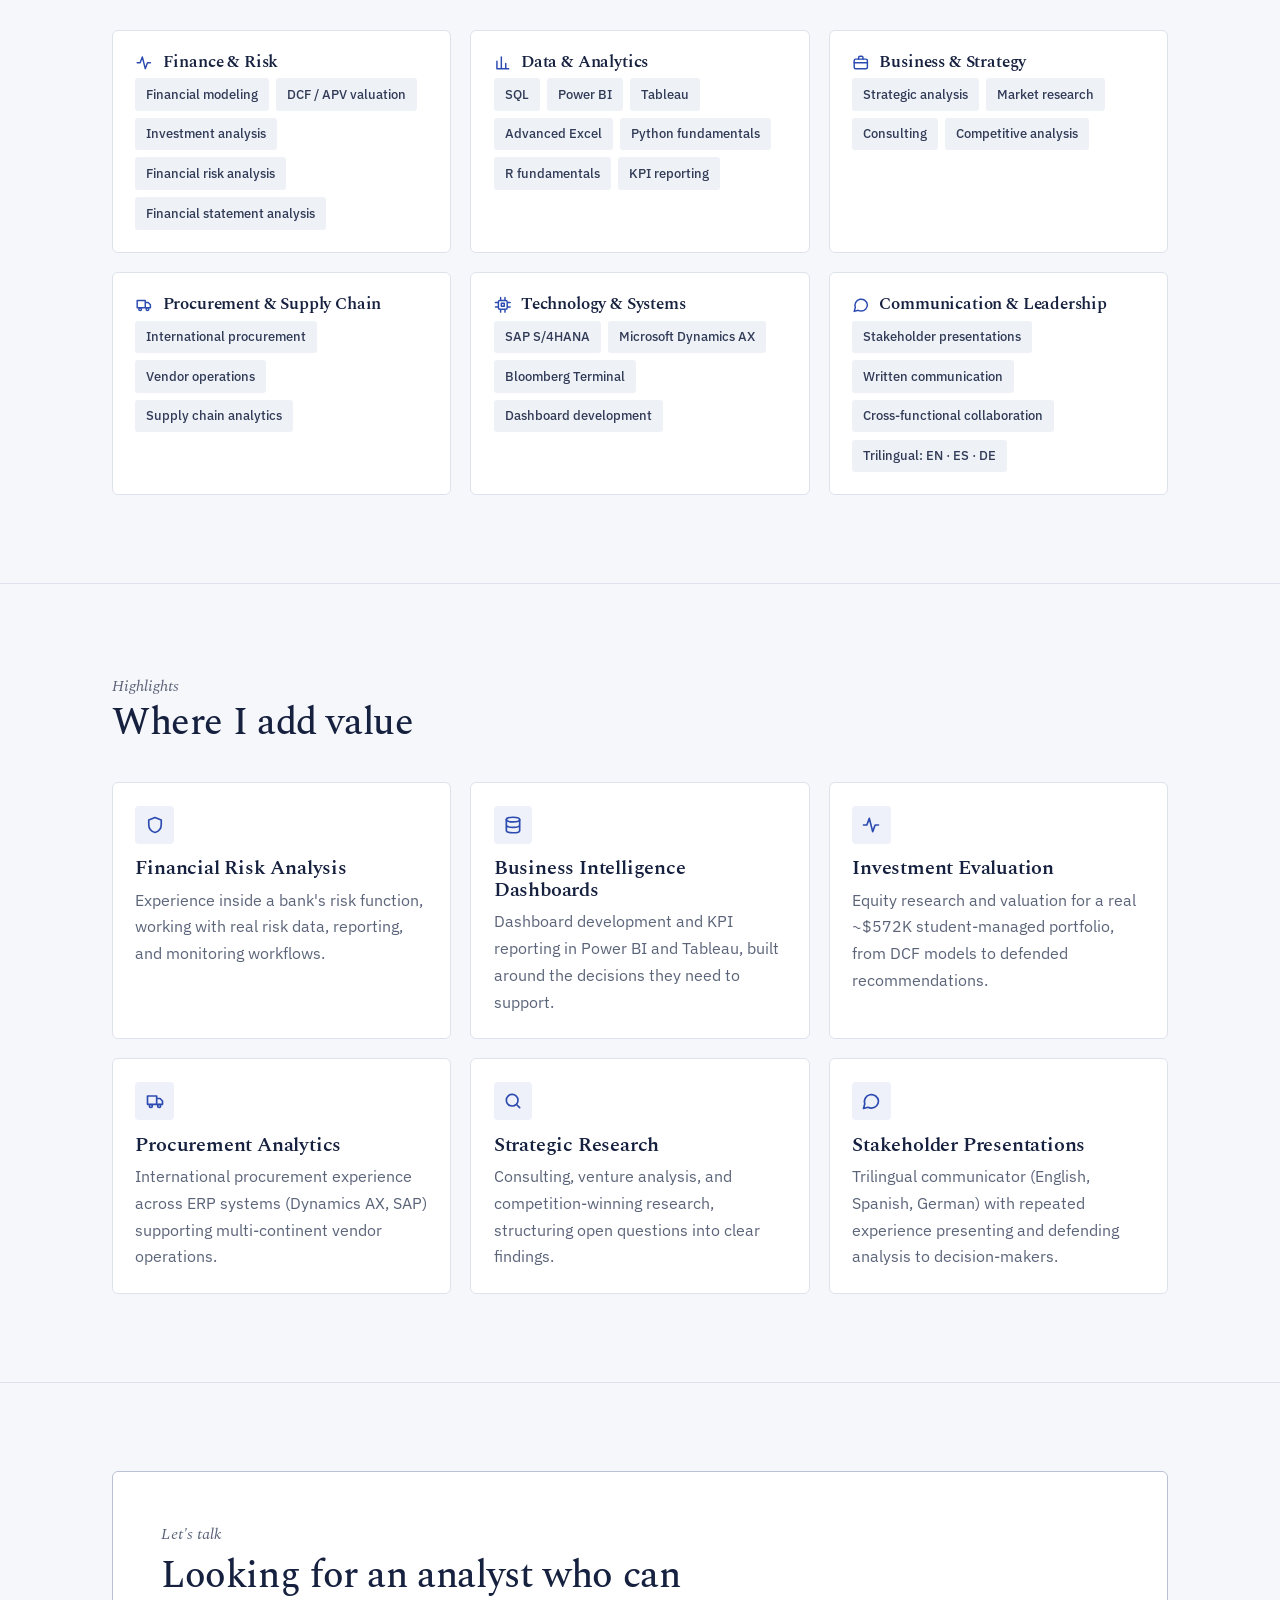
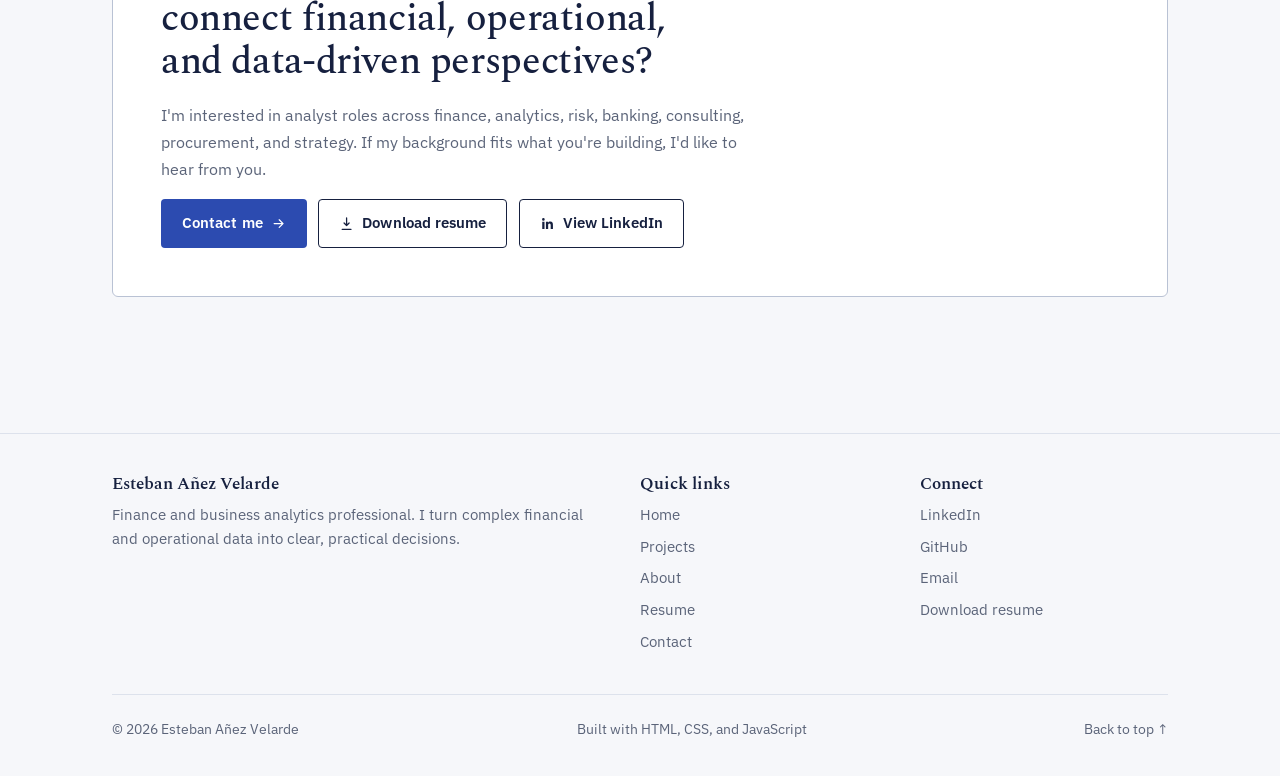
==== commit 9f078ab6: "Redesign: share certificate theme, engraved seal hero, recognition strip, new monogram and project c" ====
--- a/index.html
+++ b/index.html
@@ -7,7 +7,7 @@
   <meta name="description" content="Portfolio of Esteban Añez Velarde: finance and business analytics professional with experience in investment analysis, risk, procurement, and data-driven strategy.">
   <meta name="author" content="Esteban Añez Velarde">
   <meta name="keywords" content="finance analyst, business analytics, risk analysis, data visualization, investment analysis, procurement, supply chain, University of Kansas, portfolio">
-  <meta name="theme-color" content="#0c0d11">
+  <meta name="theme-color" content="#f6f7fa">
   <link rel="canonical" href="https://estebananez.github.io/Esteban-Anez---Portfolio-Website/">
 
   <!-- Open Graph -->
@@ -40,8 +40,8 @@
   <script>
     (function () {
       try {
-        if (localStorage.getItem('eav-theme') === 'light') {
-          document.documentElement.setAttribute('data-theme', 'light');
+        if (localStorage.getItem('eav-theme') === 'dark') {
+          document.documentElement.setAttribute('data-theme', 'dark');
         }
       } catch (e) {}
     })();
@@ -93,7 +93,7 @@
   <nav class="nav container" aria-label="Primary">
     <a class="brand" href="index.html">
       <img src="assets/images/logo.png" alt="" width="47" height="47">
-      <span class="brand-name">Esteban Añez<span class="brand-sub">Finance · Analytics</span></span>
+      <span class="brand-name">Esteban Añez<span class="brand-sub">Finance and analytics</span></span>
     </a>
     <ul class="nav-links" id="nav-links">
       <li><a href="index.html" aria-current="page">Home</a></li>
@@ -116,37 +116,40 @@
 <main id="main">
 
 <section class="hero">
-  <div class="hero-bg" aria-hidden="true"></div>
-  <div class="container">
-    <div>
-      <p class="eyebrow">Portfolio</p>
+  <div class="container">
+    <div class="hero-copy">
       <h1>Esteban Añez Velarde</h1>
-      <p class="hero-headline">Finance &amp; Business Analytics Professional</p>
-      <p class="lead">I combine finance, analytics, and business strategy to transform complex information into clear, practical decisions.</p>
-      <div class="hero-meta">
-        <!-- Location and availability: edit the two lines below -->
-        <span><svg viewBox="0 0 24 24" fill="none" stroke="currentColor" stroke-width="2" stroke-linecap="round" stroke-linejoin="round" aria-hidden="true"><path d="M20 10c0 6-8 12-8 12S4 16 4 10a8 8 0 0 1 16 0Z"/><circle cx="12" cy="10" r="3"/></svg> Lawrence, Kansas · open to relocation</span>
-        <span><svg viewBox="0 0 24 24" fill="none" stroke="currentColor" stroke-width="2" stroke-linecap="round" stroke-linejoin="round" aria-hidden="true"><rect x="3" y="5" width="18" height="16" rx="2"/><path d="M8 3v4m8-4v4M3 11h18"/></svg> MBA/MSBA at KU · seeking Summer 2027 internships</span>
-      </div>
+      <p class="hero-headline">I value companies, read onchain data, and build the AI and blockchain tools that put the numbers to work.</p>
+      <p class="lead">MBA and MS in Business Analytics candidate at the University of Kansas, with experience in equity research, venture capital, procurement and banking risk.</p>
+      <p class="hero-meta">Lawrence, Kansas, open to relocation. Seeking Summer 2027 internships.</p>
       <div class="hero-ctas">
-        <a class="btn btn-primary" href="projects.html">View my projects <svg viewBox="0 0 24 24" fill="none" stroke="currentColor" stroke-width="2" stroke-linecap="round" stroke-linejoin="round" aria-hidden="true"><path d="M5 12h14m0 0-6-6m6 6-6 6"/></svg></a>
-        <a class="btn btn-outline" href="assets/documents/Esteban-Anez-Resume.pdf" download><svg viewBox="0 0 24 24" fill="none" stroke="currentColor" stroke-width="2" stroke-linecap="round" stroke-linejoin="round" aria-hidden="true"><path d="M12 3v12m0 0 4-4m-4 4-4-4M5 21h14"/></svg> Download resume</a>
-        <a class="btn btn-ghost" href="contact.html">Let's connect <svg viewBox="0 0 24 24" fill="none" stroke="currentColor" stroke-width="2" stroke-linecap="round" stroke-linejoin="round" aria-hidden="true"><path d="M5 12h14m0 0-6-6m6 6-6 6"/></svg></a>
-      </div>
-    </div>
-    <div class="terminal reveal" aria-label="Illustration: analyst terminal session">
-      <div class="terminal-bar"><span class="dots" aria-hidden="true"><i></i><i></i><i></i></span> analyst session</div>
-      <pre class="terminal-body" aria-hidden="true"><span class="p">esteban@analysis</span>:~$ <span class="k">profile --summary</span>
-<span class="c"># MBA/MSBA candidate, University of Kansas</span>
-focus     = [finance, analytics, risk, strategy]
-languages = [Spanish, English, German]
-tools     = [Python, SQL, Power BI, Excel, LangChain]
-
-<span class="p">esteban@analysis</span>:~$ <span class="k">run valuation --ticker LNG</span>
-<span class="c"># DCF reconciled to Bloomberg actuals ✓</span>
-
-<span class="p">esteban@analysis</span>:~$ <span class="cursor"></span></pre>
-    </div>
+        <a class="btn btn-primary" href="projects.html">See my projects</a>
+        <a class="btn btn-outline" href="assets/documents/Esteban-Anez-Resume.pdf" download>Download resume</a>
+        <a class="btn btn-ghost" href="contact.html">Get in touch</a>
+      </div>
+    </div>
+    <div class="hero-seal">
+      <svg class="seal" viewBox="-232 -232 464 464" role="img" aria-label="Engraved seal reading Esteban Añez Velarde, finance, analytics, onchain">
+  <defs><path id="b1" pathLength="1" d="M208.0 0.0 L207.4 1.8 L205.7 3.6 L203.0 5.3 L199.6 7.0 L195.8 8.5 L192.0 10.1 L188.6 11.5 L185.8 13.0 L184.0 14.5 L183.3 16.0 L183.7 17.7 L185.3 19.5 L187.7 21.4 L190.9 23.4 L194.3 25.6 L197.8 27.8 L200.8 30.0 L203.2 32.2 L204.6 34.2 L204.8 36.1 L203.9 37.8 L201.9 39.3 L199.0 40.5 L195.3 41.5 L191.4 42.4 L187.4 43.3 L183.7 44.1 L180.8 45.1 L178.7 46.2 L177.7 47.6 L177.9 49.3 L179.1 51.3 L181.2 53.7 L183.9 56.2 L186.9 58.9 L189.9 61.7 L192.6 64.4 L194.5 67.0 L195.5 69.2 L195.5 71.1 L194.3 72.6 L192.0 73.7 L188.9 74.4 L185.2 74.8 L181.1 75.0 L177.0 75.1 L173.3 75.3 L170.2 75.8 L168.0 76.5 L166.8 77.8 L166.6 79.5 L167.4 81.7 L169.1 84.3 L171.3 87.3 L173.9 90.5 L176.3 93.8 L178.4 96.9 L179.9 99.7 L180.5 102.1 L180.1 104.0 L178.7 105.3 L176.3 105.9 L173.1 106.1 L169.4 105.8 L165.3 105.3 L161.3 104.7 L157.6 104.3 L154.4 104.2 L152.1 104.6 L150.7 105.5 L150.3 107.2 L150.7 109.5 L151.9 112.4 L153.6 115.7 L155.5 119.3 L157.4 123.0 L158.9 126.4 L159.9 129.5 L160.0 131.9 L159.3 133.7 L157.7 134.7 L155.2 135.0 L152.1 134.5 L148.4 133.6 L144.5 132.4 L140.6 131.1 L137.1 130.1 L134.0 129.4 L131.7 129.4 L130.1 130.1 L129.4 131.7 L129.4 134.0 L130.1 137.1 L131.1 140.6 L132.4 144.5 L133.6 148.4 L134.5 152.1 L135.0 155.2 L134.7 157.7 L133.7 159.3 L131.9 160.0 L129.5 159.9 L126.4 158.9 L123.0 157.4 L119.3 155.5 L115.7 153.6 L112.4 151.9 L109.5 150.7 L107.2 150.3 L105.5 150.7 L104.6 152.1 L104.2 154.4 L104.3 157.6 L104.7 161.3 L105.3 165.3 L105.8 169.4 L106.1 173.1 L105.9 176.3 L105.3 178.7 L104.0 180.1 L102.1 180.5 L99.7 179.9 L96.9 178.4 L93.8 176.3 L90.5 173.9 L87.3 171.3 L84.3 169.1 L81.7 167.4 L79.5 166.6 L77.8 166.8 L76.5 168.0 L75.8 170.2 L75.3 173.3 L75.1 177.0 L75.0 181.1 L74.8 185.2 L74.4 188.9 L73.7 192.0 L72.6 194.3 L71.1 195.5 L69.2 195.5 L67.0 194.5 L64.4 192.6 L61.7 189.9 L58.9 186.9 L56.2 183.9 L53.7 181.2 L51.3 179.1 L49.3 177.9 L47.6 177.7 L46.2 178.7 L45.1 180.8 L44.1 183.7 L43.3 187.4 L42.4 191.4 L41.5 195.3 L40.5 199.0 L39.3 201.9 L37.8 203.9 L36.1 204.8 L34.2 204.6 L32.2 203.2 L30.0 200.8 L27.8 197.8 L25.6 194.3 L23.4 190.9 L21.4 187.7 L19.5 185.3 L17.7 183.7 L16.0 183.3 L14.5 184.0 L13.0 185.8 L11.5 188.6 L10.1 192.0 L8.5 195.8 L7.0 199.6 L5.3 203.0 L3.6 205.7 L1.8 207.4 L0.0 208.0 L-1.8 207.4 L-3.6 205.7 L-5.3 203.0 L-7.0 199.6 L-8.5 195.8 L-10.1 192.0 L-11.5 188.6 L-13.0 185.8 L-14.5 184.0 L-16.0 183.3 L-17.7 183.7 L-19.5 185.3 L-21.4 187.7 L-23.4 190.9 L-25.6 194.3 L-27.8 197.8 L-30.0 200.8 L-32.2 203.2 L-34.2 204.6 L-36.1 204.8 L-37.8 203.9 L-39.3 201.9 L-40.5 199.0 L-41.5 195.3 L-42.4 191.4 L-43.3 187.4 L-44.1 183.7 L-45.1 180.8 L-46.2 178.7 L-47.6 177.7 L-49.3 177.9 L-51.3 179.1 L-53.7 181.2 L-56.2 183.9 L-58.9 186.9 L-61.7 189.9 L-64.4 192.6 L-67.0 194.5 L-69.2 195.5 L-71.1 195.5 L-72.6 194.3 L-73.7 192.0 L-74.4 188.9 L-74.8 185.2 L-75.0 181.1 L-75.1 177.0 L-75.3 173.3 L-75.8 170.2 L-76.5 168.0 L-77.8 166.8 L-79.5 166.6 L-81.7 167.4 L-84.3 169.1 L-87.3 171.3 L-90.5 173.9 L-93.8 176.3 L-96.9 178.4 L-99.7 179.9 L-102.1 180.5 L-104.0 180.1 L-105.3 178.7 L-105.9 176.3 L-106.1 173.1 L-105.8 169.4 L-105.3 165.3 L-104.7 161.3 L-104.3 157.6 L-104.2 154.4 L-104.6 152.1 L-105.5 150.7 L-107.2 150.3 L-109.5 150.7 L-112.4 151.9 L-115.7 153.6 L-119.3 155.5 L-123.0 157.4 L-126.4 158.9 L-129.5 159.9 L-131.9 160.0 L-133.7 159.3 L-134.7 157.7 L-135.0 155.2 L-134.5 152.1 L-133.6 148.4 L-132.4 144.5 L-131.1 140.6 L-130.1 137.1 L-129.4 134.0 L-129.4 131.7 L-130.1 130.1 L-131.7 129.4 L-134.0 129.4 L-137.1 130.1 L-140.6 131.1 L-144.5 132.4 L-148.4 133.6 L-152.1 134.5 L-155.2 135.0 L-157.7 134.7 L-159.3 133.7 L-160.0 131.9 L-159.9 129.5 L-158.9 126.4 L-157.4 123.0 L-155.5 119.3 L-153.6 115.7 L-151.9 112.4 L-150.7 109.5 L-150.3 107.2 L-150.7 105.5 L-152.1 104.6 L-154.4 104.2 L-157.6 104.3 L-161.3 104.7 L-165.3 105.3 L-169.4 105.8 L-173.1 106.1 L-176.3 105.9 L-178.7 105.3 L-180.1 104.0 L-180.5 102.1 L-179.9 99.7 L-178.4 96.9 L-176.3 93.8 L-173.9 90.5 L-171.3 87.3 L-169.1 84.3 L-167.4 81.7 L-166.6 79.5 L-166.8 77.8 L-168.0 76.5 L-170.2 75.8 L-173.3 75.3 L-177.0 75.1 L-181.1 75.0 L-185.2 74.8 L-188.9 74.4 L-192.0 73.7 L-194.3 72.6 L-195.5 71.1 L-195.5 69.2 L-194.5 67.0 L-192.6 64.4 L-189.9 61.7 L-186.9 58.9 L-183.9 56.2 L-181.2 53.7 L-179.1 51.3 L-177.9 49.3 L-177.7 47.6 L-178.7 46.2 L-180.8 45.1 L-183.7 44.1 L-187.4 43.3 L-191.4 42.4 L-195.3 41.5 L-199.0 40.5 L-201.9 39.3 L-203.9 37.8 L-204.8 36.1 L-204.6 34.2 L-203.2 32.2 L-200.8 30.0 L-197.8 27.8 L-194.3 25.6 L-190.9 23.4 L-187.7 21.4 L-185.3 19.5 L-183.7 17.7 L-183.3 16.0 L-184.0 14.5 L-185.8 13.0 L-188.6 11.5 L-192.0 10.1 L-195.8 8.5 L-199.6 7.0 L-203.0 5.3 L-205.7 3.6 L-207.4 1.8 L-208.0 0.0 L-207.4 -1.8 L-205.7 -3.6 L-203.0 -5.3 L-199.6 -7.0 L-195.8 -8.5 L-192.0 -10.1 L-188.6 -11.5 L-185.8 -13.0 L-184.0 -14.5 L-183.3 -16.0 L-183.7 -17.7 L-185.3 -19.5 L-187.7 -21.4 L-190.9 -23.4 L-194.3 -25.6 L-197.8 -27.8 L-200.8 -30.0 L-203.2 -32.2 L-204.6 -34.2 L-204.8 -36.1 L-203.9 -37.8 L-201.9 -39.3 L-199.0 -40.5 L-195.3 -41.5 L-191.4 -42.4 L-187.4 -43.3 L-183.7 -44.1 L-180.8 -45.1 L-178.7 -46.2 L-177.7 -47.6 L-177.9 -49.3 L-179.1 -51.3 L-181.2 -53.7 L-183.9 -56.2 L-186.9 -58.9 L-189.9 -61.7 L-192.6 -64.4 L-194.5 -67.0 L-195.5 -69.2 L-195.5 -71.1 L-194.3 -72.6 L-192.0 -73.7 L-188.9 -74.4 L-185.2 -74.8 L-181.1 -75.0 L-177.0 -75.1 L-173.3 -75.3 L-170.2 -75.8 L-168.0 -76.5 L-166.8 -77.8 L-166.6 -79.5 L-167.4 -81.7 L-169.1 -84.3 L-171.3 -87.3 L-173.9 -90.5 L-176.3 -93.8 L-178.4 -96.9 L-179.9 -99.7 L-180.5 -102.1 L-180.1 -104.0 L-178.7 -105.3 L-176.3 -105.9 L-173.1 -106.1 L-169.4 -105.8 L-165.3 -105.3 L-161.3 -104.7 L-157.6 -104.3 L-154.4 -104.2 L-152.1 -104.6 L-150.7 -105.5 L-150.3 -107.2 L-150.7 -109.5 L-151.9 -112.4 L-153.6 -115.7 L-155.5 -119.3 L-157.4 -123.0 L-158.9 -126.4 L-159.9 -129.5 L-160.0 -131.9 L-159.3 -133.7 L-157.7 -134.7 L-155.2 -135.0 L-152.1 -134.5 L-148.4 -133.6 L-144.5 -132.4 L-140.6 -131.1 L-137.1 -130.1 L-134.0 -129.4 L-131.7 -129.4 L-130.1 -130.1 L-129.4 -131.7 L-129.4 -134.0 L-130.1 -137.1 L-131.1 -140.6 L-132.4 -144.5 L-133.6 -148.4 L-134.5 -152.1 L-135.0 -155.2 L-134.7 -157.7 L-133.7 -159.3 L-131.9 -160.0 L-129.5 -159.9 L-126.4 -158.9 L-123.0 -157.4 L-119.3 -155.5 L-115.7 -153.6 L-112.4 -151.9 L-109.5 -150.7 L-107.2 -150.3 L-105.5 -150.7 L-104.6 -152.1 L-104.2 -154.4 L-104.3 -157.6 L-104.7 -161.3 L-105.3 -165.3 L-105.8 -169.4 L-106.1 -173.1 L-105.9 -176.3 L-105.3 -178.7 L-104.0 -180.1 L-102.1 -180.5 L-99.7 -179.9 L-96.9 -178.4 L-93.8 -176.3 L-90.5 -173.9 L-87.3 -171.3 L-84.3 -169.1 L-81.7 -167.4 L-79.5 -166.6 L-77.8 -166.8 L-76.5 -168.0 L-75.8 -170.2 L-75.3 -173.3 L-75.1 -177.0 L-75.0 -181.1 L-74.8 -185.2 L-74.4 -188.9 L-73.7 -192.0 L-72.6 -194.3 L-71.1 -195.5 L-69.2 -195.5 L-67.0 -194.5 L-64.4 -192.6 L-61.7 -189.9 L-58.9 -186.9 L-56.2 -183.9 L-53.7 -181.2 L-51.3 -179.1 L-49.3 -177.9 L-47.6 -177.7 L-46.2 -178.7 L-45.1 -180.8 L-44.1 -183.7 L-43.3 -187.4 L-42.4 -191.4 L-41.5 -195.3 L-40.5 -199.0 L-39.3 -201.9 L-37.8 -203.9 L-36.1 -204.8 L-34.2 -204.6 L-32.2 -203.2 L-30.0 -200.8 L-27.8 -197.8 L-25.6 -194.3 L-23.4 -190.9 L-21.4 -187.7 L-19.5 -185.3 L-17.7 -183.7 L-16.0 -183.3 L-14.5 -184.0 L-13.0 -185.8 L-11.5 -188.6 L-10.1 -192.0 L-8.5 -195.8 L-7.0 -199.6 L-5.3 -203.0 L-3.6 -205.7 L-1.8 -207.4 L-0.0 -208.0 L1.8 -207.4 L3.6 -205.7 L5.3 -203.0 L7.0 -199.6 L8.5 -195.8 L10.1 -192.0 L11.5 -188.6 L13.0 -185.8 L14.5 -184.0 L16.0 -183.3 L17.7 -183.7 L19.5 -185.3 L21.4 -187.7 L23.4 -190.9 L25.6 -194.3 L27.8 -197.8 L30.0 -200.8 L32.2 -203.2 L34.2 -204.6 L36.1 -204.8 L37.8 -203.9 L39.3 -201.9 L40.5 -199.0 L41.5 -195.3 L42.4 -191.4 L43.3 -187.4 L44.1 -183.7 L45.1 -180.8 L46.2 -178.7 L47.6 -177.7 L49.3 -177.9 L51.3 -179.1 L53.7 -181.2 L56.2 -183.9 L58.9 -186.9 L61.7 -189.9 L64.4 -192.6 L67.0 -194.5 L69.2 -195.5 L71.1 -195.5 L72.6 -194.3 L73.7 -192.0 L74.4 -188.9 L74.8 -185.2 L75.0 -181.1 L75.1 -177.0 L75.3 -173.3 L75.8 -170.2 L76.5 -168.0 L77.8 -166.8 L79.5 -166.6 L81.7 -167.4 L84.3 -169.1 L87.3 -171.3 L90.5 -173.9 L93.8 -176.3 L96.9 -178.4 L99.7 -179.9 L102.1 -180.5 L104.0 -180.1 L105.3 -178.7 L105.9 -176.3 L106.1 -173.1 L105.8 -169.4 L105.3 -165.3 L104.7 -161.3 L104.3 -157.6 L104.2 -154.4 L104.6 -152.1 L105.5 -150.7 L107.2 -150.3 L109.5 -150.7 L112.4 -151.9 L115.7 -153.6 L119.3 -155.5 L123.0 -157.4 L126.4 -158.9 L129.5 -159.9 L131.9 -160.0 L133.7 -159.3 L134.7 -157.7 L135.0 -155.2 L134.5 -152.1 L133.6 -148.4 L132.4 -144.5 L131.1 -140.6 L130.1 -137.1 L129.4 -134.0 L129.4 -131.7 L130.1 -130.1 L131.7 -129.4 L134.0 -129.4 L137.1 -130.1 L140.6 -131.1 L144.5 -132.4 L148.4 -133.6 L152.1 -134.5 L155.2 -135.0 L157.7 -134.7 L159.3 -133.7 L160.0 -131.9 L159.9 -129.5 L158.9 -126.4 L157.4 -123.0 L155.5 -119.3 L153.6 -115.7 L151.9 -112.4 L150.7 -109.5 L150.3 -107.2 L150.7 -105.5 L152.1 -104.6 L154.4 -104.2 L157.6 -104.3 L161.3 -104.7 L165.3 -105.3 L169.4 -105.8 L173.1 -106.1 L176.3 -105.9 L178.7 -105.3 L180.1 -104.0 L180.5 -102.1 L179.9 -99.7 L178.4 -96.9 L176.3 -93.8 L173.9 -90.5 L171.3 -87.3 L169.1 -84.3 L167.4 -81.7 L166.6 -79.5 L166.8 -77.8 L168.0 -76.5 L170.2 -75.8 L173.3 -75.3 L177.0 -75.1 L181.1 -75.0 L185.2 -74.8 L188.9 -74.4 L192.0 -73.7 L194.3 -72.6 L195.5 -71.1 L195.5 -69.2 L194.5 -67.0 L192.6 -64.4 L189.9 -61.7 L186.9 -58.9 L183.9 -56.2 L181.2 -53.7 L179.1 -51.3 L177.9 -49.3 L177.7 -47.6 L178.7 -46.2 L180.8 -45.1 L183.7 -44.1 L187.4 -43.3 L191.4 -42.4 L195.3 -41.5 L199.0 -40.5 L201.9 -39.3 L203.9 -37.8 L204.8 -36.1 L204.6 -34.2 L203.2 -32.2 L200.8 -30.0 L197.8 -27.8 L194.3 -25.6 L190.9 -23.4 L187.7 -21.4 L185.3 -19.5 L183.7 -17.7 L183.3 -16.0 L184.0 -14.5 L185.8 -13.0 L188.6 -11.5 L192.0 -10.1 L195.8 -8.5 L199.6 -7.0 L203.0 -5.3 L205.7 -3.6 L207.4 -1.8Z"/><path id="b2" pathLength="1" d="M154.0 0.0 L153.6 1.3 L152.6 2.7 L150.9 4.0 L148.6 5.2 L145.9 6.4 L142.7 7.5 L139.4 8.5 L136.0 9.5 L132.6 10.4 L129.5 11.3 L126.7 12.2 L124.4 13.1 L122.6 14.0 L121.4 14.9 L121.0 15.9 L121.2 17.0 L122.0 18.2 L123.5 19.6 L125.5 21.0 L128.0 22.6 L130.8 24.2 L133.8 26.0 L136.9 27.8 L139.8 29.7 L142.5 31.6 L144.9 33.5 L146.8 35.2 L148.1 36.9 L148.8 38.5 L148.8 39.9 L148.1 41.1 L146.7 42.1 L144.7 42.9 L142.2 43.5 L139.2 43.9 L135.9 44.2 L132.5 44.3 L128.9 44.4 L125.4 44.4 L122.2 44.5 L119.2 44.6 L116.7 44.8 L114.8 45.2 L113.4 45.8 L112.7 46.7 L112.6 47.8 L113.1 49.2 L114.2 50.9 L115.8 52.8 L117.8 54.9 L120.1 57.3 L122.5 59.8 L125.0 62.3 L127.4 64.9 L129.5 67.4 L131.3 69.8 L132.7 72.0 L133.5 74.0 L133.7 75.7 L133.4 77.0 L132.4 78.0 L130.8 78.6 L128.7 78.9 L126.1 78.8 L123.1 78.4 L119.9 77.9 L116.5 77.1 L113.0 76.2 L109.7 75.4 L106.5 74.6 L103.6 73.9 L101.2 73.5 L99.2 73.4 L97.7 73.6 L96.8 74.3 L96.4 75.3 L96.6 76.8 L97.2 78.7 L98.2 81.0 L99.6 83.6 L101.2 86.4 L102.9 89.4 L104.6 92.5 L106.2 95.6 L107.6 98.6 L108.8 101.4 L109.5 103.9 L109.8 106.0 L109.6 107.7 L108.9 108.9 L107.7 109.6 L106.0 109.8 L103.9 109.5 L101.4 108.8 L98.6 107.6 L95.6 106.2 L92.5 104.6 L89.4 102.9 L86.4 101.2 L83.6 99.6 L81.0 98.2 L78.7 97.2 L76.8 96.6 L75.3 96.4 L74.3 96.8 L73.6 97.7 L73.4 99.2 L73.5 101.2 L73.9 103.6 L74.6 106.5 L75.4 109.7 L76.2 113.0 L77.1 116.5 L77.9 119.9 L78.4 123.1 L78.8 126.1 L78.9 128.7 L78.6 130.8 L78.0 132.4 L77.0 133.4 L75.7 133.7 L74.0 133.5 L72.0 132.7 L69.8 131.3 L67.4 129.5 L64.9 127.4 L62.3 125.0 L59.8 122.5 L57.3 120.1 L54.9 117.8 L52.8 115.8 L50.9 114.2 L49.2 113.1 L47.8 112.6 L46.7 112.7 L45.8 113.4 L45.2 114.8 L44.8 116.7 L44.6 119.2 L44.5 122.2 L44.4 125.4 L44.4 128.9 L44.3 132.5 L44.2 135.9 L43.9 139.2 L43.5 142.2 L42.9 144.7 L42.1 146.7 L41.1 148.1 L39.9 148.8 L38.5 148.8 L36.9 148.1 L35.2 146.8 L33.5 144.9 L31.6 142.5 L29.7 139.8 L27.8 136.9 L26.0 133.8 L24.2 130.8 L22.6 128.0 L21.0 125.5 L19.6 123.5 L18.2 122.0 L17.0 121.2 L15.9 121.0 L14.9 121.4 L14.0 122.6 L13.1 124.4 L12.2 126.7 L11.3 129.5 L10.4 132.6 L9.5 136.0 L8.5 139.4 L7.5 142.7 L6.4 145.9 L5.2 148.6 L4.0 150.9 L2.7 152.6 L1.3 153.6 L0.0 154.0 L-1.3 153.6 L-2.7 152.6 L-4.0 150.9 L-5.2 148.6 L-6.4 145.9 L-7.5 142.7 L-8.5 139.4 L-9.5 136.0 L-10.4 132.6 L-11.3 129.5 L-12.2 126.7 L-13.1 124.4 L-14.0 122.6 L-14.9 121.4 L-15.9 121.0 L-17.0 121.2 L-18.2 122.0 L-19.6 123.5 L-21.0 125.5 L-22.6 128.0 L-24.2 130.8 L-26.0 133.8 L-27.8 136.9 L-29.7 139.8 L-31.6 142.5 L-33.5 144.9 L-35.2 146.8 L-36.9 148.1 L-38.5 148.8 L-39.9 148.8 L-41.1 148.1 L-42.1 146.7 L-42.9 144.7 L-43.5 142.2 L-43.9 139.2 L-44.2 135.9 L-44.3 132.5 L-44.4 128.9 L-44.4 125.4 L-44.5 122.2 L-44.6 119.2 L-44.8 116.7 L-45.2 114.8 L-45.8 113.4 L-46.7 112.7 L-47.8 112.6 L-49.2 113.1 L-50.9 114.2 L-52.8 115.8 L-54.9 117.8 L-57.3 120.1 L-59.8 122.5 L-62.3 125.0 L-64.9 127.4 L-67.4 129.5 L-69.8 131.3 L-72.0 132.7 L-74.0 133.5 L-75.7 133.7 L-77.0 133.4 L-78.0 132.4 L-78.6 130.8 L-78.9 128.7 L-78.8 126.1 L-78.4 123.1 L-77.9 119.9 L-77.1 116.5 L-76.2 113.0 L-75.4 109.7 L-74.6 106.5 L-73.9 103.6 L-73.5 101.2 L-73.4 99.2 L-73.6 97.7 L-74.3 96.8 L-75.3 96.4 L-76.8 96.6 L-78.7 97.2 L-81.0 98.2 L-83.6 99.6 L-86.4 101.2 L-89.4 102.9 L-92.5 104.6 L-95.6 106.2 L-98.6 107.6 L-101.4 108.8 L-103.9 109.5 L-106.0 109.8 L-107.7 109.6 L-108.9 108.9 L-109.6 107.7 L-109.8 106.0 L-109.5 103.9 L-108.8 101.4 L-107.6 98.6 L-106.2 95.6 L-104.6 92.5 L-102.9 89.4 L-101.2 86.4 L-99.6 83.6 L-98.2 81.0 L-97.2 78.7 L-96.6 76.8 L-96.4 75.3 L-96.8 74.3 L-97.7 73.6 L-99.2 73.4 L-101.2 73.5 L-103.6 73.9 L-106.5 74.6 L-109.7 75.4 L-113.0 76.2 L-116.5 77.1 L-119.9 77.9 L-123.1 78.4 L-126.1 78.8 L-128.7 78.9 L-130.8 78.6 L-132.4 78.0 L-133.4 77.0 L-133.7 75.7 L-133.5 74.0 L-132.7 72.0 L-131.3 69.8 L-129.5 67.4 L-127.4 64.9 L-125.0 62.3 L-122.5 59.8 L-120.1 57.3 L-117.8 54.9 L-115.8 52.8 L-114.2 50.9 L-113.1 49.2 L-112.6 47.8 L-112.7 46.7 L-113.4 45.8 L-114.8 45.2 L-116.7 44.8 L-119.2 44.6 L-122.2 44.5 L-125.4 44.4 L-128.9 44.4 L-132.5 44.3 L-135.9 44.2 L-139.2 43.9 L-142.2 43.5 L-144.7 42.9 L-146.7 42.1 L-148.1 41.1 L-148.8 39.9 L-148.8 38.5 L-148.1 36.9 L-146.8 35.2 L-144.9 33.5 L-142.5 31.6 L-139.8 29.7 L-136.9 27.8 L-133.8 26.0 L-130.8 24.2 L-128.0 22.6 L-125.5 21.0 L-123.5 19.6 L-122.0 18.2 L-121.2 17.0 L-121.0 15.9 L-121.4 14.9 L-122.6 14.0 L-124.4 13.1 L-126.7 12.2 L-129.5 11.3 L-132.6 10.4 L-136.0 9.5 L-139.4 8.5 L-142.7 7.5 L-145.9 6.4 L-148.6 5.2 L-150.9 4.0 L-152.6 2.7 L-153.6 1.3 L-154.0 0.0 L-153.6 -1.3 L-152.6 -2.7 L-150.9 -4.0 L-148.6 -5.2 L-145.9 -6.4 L-142.7 -7.5 L-139.4 -8.5 L-136.0 -9.5 L-132.6 -10.4 L-129.5 -11.3 L-126.7 -12.2 L-124.4 -13.1 L-122.6 -14.0 L-121.4 -14.9 L-121.0 -15.9 L-121.2 -17.0 L-122.0 -18.2 L-123.5 -19.6 L-125.5 -21.0 L-128.0 -22.6 L-130.8 -24.2 L-133.8 -26.0 L-136.9 -27.8 L-139.8 -29.7 L-142.5 -31.6 L-144.9 -33.5 L-146.8 -35.2 L-148.1 -36.9 L-148.8 -38.5 L-148.8 -39.9 L-148.1 -41.1 L-146.7 -42.1 L-144.7 -42.9 L-142.2 -43.5 L-139.2 -43.9 L-135.9 -44.2 L-132.5 -44.3 L-128.9 -44.4 L-125.4 -44.4 L-122.2 -44.5 L-119.2 -44.6 L-116.7 -44.8 L-114.8 -45.2 L-113.4 -45.8 L-112.7 -46.7 L-112.6 -47.8 L-113.1 -49.2 L-114.2 -50.9 L-115.8 -52.8 L-117.8 -54.9 L-120.1 -57.3 L-122.5 -59.8 L-125.0 -62.3 L-127.4 -64.9 L-129.5 -67.4 L-131.3 -69.8 L-132.7 -72.0 L-133.5 -74.0 L-133.7 -75.7 L-133.4 -77.0 L-132.4 -78.0 L-130.8 -78.6 L-128.7 -78.9 L-126.1 -78.8 L-123.1 -78.4 L-119.9 -77.9 L-116.5 -77.1 L-113.0 -76.2 L-109.7 -75.4 L-106.5 -74.6 L-103.6 -73.9 L-101.2 -73.5 L-99.2 -73.4 L-97.7 -73.6 L-96.8 -74.3 L-96.4 -75.3 L-96.6 -76.8 L-97.2 -78.7 L-98.2 -81.0 L-99.6 -83.6 L-101.2 -86.4 L-102.9 -89.4 L-104.6 -92.5 L-106.2 -95.6 L-107.6 -98.6 L-108.8 -101.4 L-109.5 -103.9 L-109.8 -106.0 L-109.6 -107.7 L-108.9 -108.9 L-107.7 -109.6 L-106.0 -109.8 L-103.9 -109.5 L-101.4 -108.8 L-98.6 -107.6 L-95.6 -106.2 L-92.5 -104.6 L-89.4 -102.9 L-86.4 -101.2 L-83.6 -99.6 L-81.0 -98.2 L-78.7 -97.2 L-76.8 -96.6 L-75.3 -96.4 L-74.3 -96.8 L-73.6 -97.7 L-73.4 -99.2 L-73.5 -101.2 L-73.9 -103.6 L-74.6 -106.5 L-75.4 -109.7 L-76.2 -113.0 L-77.1 -116.5 L-77.9 -119.9 L-78.4 -123.1 L-78.8 -126.1 L-78.9 -128.7 L-78.6 -130.8 L-78.0 -132.4 L-77.0 -133.4 L-75.7 -133.7 L-74.0 -133.5 L-72.0 -132.7 L-69.8 -131.3 L-67.4 -129.5 L-64.9 -127.4 L-62.3 -125.0 L-59.8 -122.5 L-57.3 -120.1 L-54.9 -117.8 L-52.8 -115.8 L-50.9 -114.2 L-49.2 -113.1 L-47.8 -112.6 L-46.7 -112.7 L-45.8 -113.4 L-45.2 -114.8 L-44.8 -116.7 L-44.6 -119.2 L-44.5 -122.2 L-44.4 -125.4 L-44.4 -128.9 L-44.3 -132.5 L-44.2 -135.9 L-43.9 -139.2 L-43.5 -142.2 L-42.9 -144.7 L-42.1 -146.7 L-41.1 -148.1 L-39.9 -148.8 L-38.5 -148.8 L-36.9 -148.1 L-35.2 -146.8 L-33.5 -144.9 L-31.6 -142.5 L-29.7 -139.8 L-27.8 -136.9 L-26.0 -133.8 L-24.2 -130.8 L-22.6 -128.0 L-21.0 -125.5 L-19.6 -123.5 L-18.2 -122.0 L-17.0 -121.2 L-15.9 -121.0 L-14.9 -121.4 L-14.0 -122.6 L-13.1 -124.4 L-12.2 -126.7 L-11.3 -129.5 L-10.4 -132.6 L-9.5 -136.0 L-8.5 -139.4 L-7.5 -142.7 L-6.4 -145.9 L-5.2 -148.6 L-4.0 -150.9 L-2.7 -152.6 L-1.3 -153.6 L-0.0 -154.0 L1.3 -153.6 L2.7 -152.6 L4.0 -150.9 L5.2 -148.6 L6.4 -145.9 L7.5 -142.7 L8.5 -139.4 L9.5 -136.0 L10.4 -132.6 L11.3 -129.5 L12.2 -126.7 L13.1 -124.4 L14.0 -122.6 L14.9 -121.4 L15.9 -121.0 L17.0 -121.2 L18.2 -122.0 L19.6 -123.5 L21.0 -125.5 L22.6 -128.0 L24.2 -130.8 L26.0 -133.8 L27.8 -136.9 L29.7 -139.8 L31.6 -142.5 L33.5 -144.9 L35.2 -146.8 L36.9 -148.1 L38.5 -148.8 L39.9 -148.8 L41.1 -148.1 L42.1 -146.7 L42.9 -144.7 L43.5 -142.2 L43.9 -139.2 L44.2 -135.9 L44.3 -132.5 L44.4 -128.9 L44.4 -125.4 L44.5 -122.2 L44.6 -119.2 L44.8 -116.7 L45.2 -114.8 L45.8 -113.4 L46.7 -112.7 L47.8 -112.6 L49.2 -113.1 L50.9 -114.2 L52.8 -115.8 L54.9 -117.8 L57.3 -120.1 L59.8 -122.5 L62.3 -125.0 L64.9 -127.4 L67.4 -129.5 L69.8 -131.3 L72.0 -132.7 L74.0 -133.5 L75.7 -133.7 L77.0 -133.4 L78.0 -132.4 L78.6 -130.8 L78.9 -128.7 L78.8 -126.1 L78.4 -123.1 L77.9 -119.9 L77.1 -116.5 L76.2 -113.0 L75.4 -109.7 L74.6 -106.5 L73.9 -103.6 L73.5 -101.2 L73.4 -99.2 L73.6 -97.7 L74.3 -96.8 L75.3 -96.4 L76.8 -96.6 L78.7 -97.2 L81.0 -98.2 L83.6 -99.6 L86.4 -101.2 L89.4 -102.9 L92.5 -104.6 L95.6 -106.2 L98.6 -107.6 L101.4 -108.8 L103.9 -109.5 L106.0 -109.8 L107.7 -109.6 L108.9 -108.9 L109.6 -107.7 L109.8 -106.0 L109.5 -103.9 L108.8 -101.4 L107.6 -98.6 L106.2 -95.6 L104.6 -92.5 L102.9 -89.4 L101.2 -86.4 L99.6 -83.6 L98.2 -81.0 L97.2 -78.7 L96.6 -76.8 L96.4 -75.3 L96.8 -74.3 L97.7 -73.6 L99.2 -73.4 L101.2 -73.5 L103.6 -73.9 L106.5 -74.6 L109.7 -75.4 L113.0 -76.2 L116.5 -77.1 L119.9 -77.9 L123.1 -78.4 L126.1 -78.8 L128.7 -78.9 L130.8 -78.6 L132.4 -78.0 L133.4 -77.0 L133.7 -75.7 L133.5 -74.0 L132.7 -72.0 L131.3 -69.8 L129.5 -67.4 L127.4 -64.9 L125.0 -62.3 L122.5 -59.8 L120.1 -57.3 L117.8 -54.9 L115.8 -52.8 L114.2 -50.9 L113.1 -49.2 L112.6 -47.8 L112.7 -46.7 L113.4 -45.8 L114.8 -45.2 L116.7 -44.8 L119.2 -44.6 L122.2 -44.5 L125.4 -44.4 L128.9 -44.4 L132.5 -44.3 L135.9 -44.2 L139.2 -43.9 L142.2 -43.5 L144.7 -42.9 L146.7 -42.1 L148.1 -41.1 L148.8 -39.9 L148.8 -38.5 L148.1 -36.9 L146.8 -35.2 L144.9 -33.5 L142.5 -31.6 L139.8 -29.7 L136.9 -27.8 L133.8 -26.0 L130.8 -24.2 L128.0 -22.6 L125.5 -21.0 L123.5 -19.6 L122.0 -18.2 L121.2 -17.0 L121.0 -15.9 L121.4 -14.9 L122.6 -14.0 L124.4 -13.1 L126.7 -12.2 L129.5 -11.3 L132.6 -10.4 L136.0 -9.5 L139.4 -8.5 L142.7 -7.5 L145.9 -6.4 L148.6 -5.2 L150.9 -4.0 L152.6 -2.7 L153.6 -1.3Z"/><path id="b3" pathLength="1" d="M103.0 0.0 L102.9 0.9 L102.6 1.8 L102.0 2.7 L101.3 3.5 L100.3 4.4 L99.2 5.2 L98.0 6.0 L96.6 6.8 L95.1 7.5 L93.6 8.2 L92.0 8.9 L90.4 9.5 L88.8 10.1 L87.2 10.7 L85.8 11.3 L84.4 11.9 L83.2 12.4 L82.1 13.0 L81.2 13.6 L80.4 14.2 L79.9 14.8 L79.5 15.5 L79.4 16.2 L79.5 16.9 L79.7 17.7 L80.2 18.5 L80.8 19.4 L81.6 20.3 L82.5 21.3 L83.6 22.4 L84.7 23.5 L85.9 24.6 L87.1 25.8 L88.3 27.0 L89.6 28.2 L90.7 29.5 L91.8 30.7 L92.8 32.0 L93.7 33.2 L94.4 34.3 L94.9 35.5 L95.3 36.6 L95.4 37.6 L95.4 38.5 L95.2 39.4 L94.7 40.2 L94.1 40.9 L93.2 41.5 L92.2 42.0 L91.0 42.4 L89.7 42.8 L88.2 43.0 L86.6 43.2 L85.0 43.3 L83.3 43.4 L81.6 43.4 L79.8 43.3 L78.1 43.3 L76.5 43.3 L74.9 43.2 L73.4 43.3 L72.1 43.3 L70.9 43.4 L69.8 43.6 L68.9 43.9 L68.1 44.2 L67.6 44.7 L67.2 45.3 L67.0 46.0 L66.9 46.8 L67.0 47.8 L67.2 48.8 L67.6 50.0 L68.1 51.3 L68.6 52.7 L69.2 54.1 L69.9 55.6 L70.6 57.2 L71.3 58.8 L71.9 60.4 L72.5 62.0 L73.1 63.5 L73.5 65.0 L73.8 66.5 L74.0 67.8 L74.1 69.1 L74.0 70.2 L73.8 71.3 L73.4 72.1 L72.8 72.8 L72.1 73.4 L71.3 73.8 L70.2 74.0 L69.1 74.1 L67.8 74.0 L66.5 73.8 L65.0 73.5 L63.5 73.1 L62.0 72.5 L60.4 71.9 L58.8 71.3 L57.2 70.6 L55.6 69.9 L54.1 69.2 L52.7 68.6 L51.3 68.1 L50.0 67.6 L48.8 67.2 L47.8 67.0 L46.8 66.9 L46.0 67.0 L45.3 67.2 L44.7 67.6 L44.2 68.1 L43.9 68.9 L43.6 69.8 L43.4 70.9 L43.3 72.1 L43.3 73.4 L43.2 74.9 L43.3 76.5 L43.3 78.1 L43.3 79.8 L43.4 81.6 L43.4 83.3 L43.3 85.0 L43.2 86.6 L43.0 88.2 L42.8 89.7 L42.4 91.0 L42.0 92.2 L41.5 93.2 L40.9 94.1 L40.2 94.7 L39.4 95.2 L38.5 95.4 L37.6 95.4 L36.6 95.3 L35.5 94.9 L34.3 94.4 L33.2 93.7 L32.0 92.8 L30.7 91.8 L29.5 90.7 L28.2 89.6 L27.0 88.3 L25.8 87.1 L24.6 85.9 L23.5 84.7 L22.4 83.6 L21.3 82.5 L20.3 81.6 L19.4 80.8 L18.5 80.2 L17.7 79.7 L16.9 79.5 L16.2 79.4 L15.5 79.5 L14.8 79.9 L14.2 80.4 L13.6 81.2 L13.0 82.1 L12.4 83.2 L11.9 84.4 L11.3 85.8 L10.7 87.2 L10.1 88.8 L9.5 90.4 L8.9 92.0 L8.2 93.6 L7.5 95.1 L6.8 96.6 L6.0 98.0 L5.2 99.2 L4.4 100.3 L3.5 101.3 L2.7 102.0 L1.8 102.6 L0.9 102.9 L0.0 103.0 L-0.9 102.9 L-1.8 102.6 L-2.7 102.0 L-3.5 101.3 L-4.4 100.3 L-5.2 99.2 L-6.0 98.0 L-6.8 96.6 L-7.5 95.1 L-8.2 93.6 L-8.9 92.0 L-9.5 90.4 L-10.1 88.8 L-10.7 87.2 L-11.3 85.8 L-11.9 84.4 L-12.4 83.2 L-13.0 82.1 L-13.6 81.2 L-14.2 80.4 L-14.8 79.9 L-15.5 79.5 L-16.2 79.4 L-16.9 79.5 L-17.7 79.7 L-18.5 80.2 L-19.4 80.8 L-20.3 81.6 L-21.3 82.5 L-22.4 83.6 L-23.5 84.7 L-24.6 85.9 L-25.8 87.1 L-27.0 88.3 L-28.2 89.6 L-29.5 90.7 L-30.7 91.8 L-32.0 92.8 L-33.2 93.7 L-34.3 94.4 L-35.5 94.9 L-36.6 95.3 L-37.6 95.4 L-38.5 95.4 L-39.4 95.2 L-40.2 94.7 L-40.9 94.1 L-41.5 93.2 L-42.0 92.2 L-42.4 91.0 L-42.8 89.7 L-43.0 88.2 L-43.2 86.6 L-43.3 85.0 L-43.4 83.3 L-43.4 81.6 L-43.3 79.8 L-43.3 78.1 L-43.3 76.5 L-43.2 74.9 L-43.3 73.4 L-43.3 72.1 L-43.4 70.9 L-43.6 69.8 L-43.9 68.9 L-44.2 68.1 L-44.7 67.6 L-45.3 67.2 L-46.0 67.0 L-46.8 66.9 L-47.8 67.0 L-48.8 67.2 L-50.0 67.6 L-51.3 68.1 L-52.7 68.6 L-54.1 69.2 L-55.6 69.9 L-57.2 70.6 L-58.8 71.3 L-60.4 71.9 L-62.0 72.5 L-63.5 73.1 L-65.0 73.5 L-66.5 73.8 L-67.8 74.0 L-69.1 74.1 L-70.2 74.0 L-71.3 73.8 L-72.1 73.4 L-72.8 72.8 L-73.4 72.1 L-73.8 71.3 L-74.0 70.2 L-74.1 69.1 L-74.0 67.8 L-73.8 66.5 L-73.5 65.0 L-73.1 63.5 L-72.5 62.0 L-71.9 60.4 L-71.3 58.8 L-70.6 57.2 L-69.9 55.6 L-69.2 54.1 L-68.6 52.7 L-68.1 51.3 L-67.6 50.0 L-67.2 48.8 L-67.0 47.8 L-66.9 46.8 L-67.0 46.0 L-67.2 45.3 L-67.6 44.7 L-68.1 44.2 L-68.9 43.9 L-69.8 43.6 L-70.9 43.4 L-72.1 43.3 L-73.4 43.3 L-74.9 43.2 L-76.5 43.3 L-78.1 43.3 L-79.8 43.3 L-81.6 43.4 L-83.3 43.4 L-85.0 43.3 L-86.6 43.2 L-88.2 43.0 L-89.7 42.8 L-91.0 42.4 L-92.2 42.0 L-93.2 41.5 L-94.1 40.9 L-94.7 40.2 L-95.2 39.4 L-95.4 38.5 L-95.4 37.6 L-95.3 36.6 L-94.9 35.5 L-94.4 34.3 L-93.7 33.2 L-92.8 32.0 L-91.8 30.7 L-90.7 29.5 L-89.6 28.2 L-88.3 27.0 L-87.1 25.8 L-85.9 24.6 L-84.7 23.5 L-83.6 22.4 L-82.5 21.3 L-81.6 20.3 L-80.8 19.4 L-80.2 18.5 L-79.7 17.7 L-79.5 16.9 L-79.4 16.2 L-79.5 15.5 L-79.9 14.8 L-80.4 14.2 L-81.2 13.6 L-82.1 13.0 L-83.2 12.4 L-84.4 11.9 L-85.8 11.3 L-87.2 10.7 L-88.8 10.1 L-90.4 9.5 L-92.0 8.9 L-93.6 8.2 L-95.1 7.5 L-96.6 6.8 L-98.0 6.0 L-99.2 5.2 L-100.3 4.4 L-101.3 3.5 L-102.0 2.7 L-102.6 1.8 L-102.9 0.9 L-103.0 0.0 L-102.9 -0.9 L-102.6 -1.8 L-102.0 -2.7 L-101.3 -3.5 L-100.3 -4.4 L-99.2 -5.2 L-98.0 -6.0 L-96.6 -6.8 L-95.1 -7.5 L-93.6 -8.2 L-92.0 -8.9 L-90.4 -9.5 L-88.8 -10.1 L-87.2 -10.7 L-85.8 -11.3 L-84.4 -11.9 L-83.2 -12.4 L-82.1 -13.0 L-81.2 -13.6 L-80.4 -14.2 L-79.9 -14.8 L-79.5 -15.5 L-79.4 -16.2 L-79.5 -16.9 L-79.7 -17.7 L-80.2 -18.5 L-80.8 -19.4 L-81.6 -20.3 L-82.5 -21.3 L-83.6 -22.4 L-84.7 -23.5 L-85.9 -24.6 L-87.1 -25.8 L-88.3 -27.0 L-89.6 -28.2 L-90.7 -29.5 L-91.8 -30.7 L-92.8 -32.0 L-93.7 -33.2 L-94.4 -34.3 L-94.9 -35.5 L-95.3 -36.6 L-95.4 -37.6 L-95.4 -38.5 L-95.2 -39.4 L-94.7 -40.2 L-94.1 -40.9 L-93.2 -41.5 L-92.2 -42.0 L-91.0 -42.4 L-89.7 -42.8 L-88.2 -43.0 L-86.6 -43.2 L-85.0 -43.3 L-83.3 -43.4 L-81.6 -43.4 L-79.8 -43.3 L-78.1 -43.3 L-76.5 -43.3 L-74.9 -43.2 L-73.4 -43.3 L-72.1 -43.3 L-70.9 -43.4 L-69.8 -43.6 L-68.9 -43.9 L-68.1 -44.2 L-67.6 -44.7 L-67.2 -45.3 L-67.0 -46.0 L-66.9 -46.8 L-67.0 -47.8 L-67.2 -48.8 L-67.6 -50.0 L-68.1 -51.3 L-68.6 -52.7 L-69.2 -54.1 L-69.9 -55.6 L-70.6 -57.2 L-71.3 -58.8 L-71.9 -60.4 L-72.5 -62.0 L-73.1 -63.5 L-73.5 -65.0 L-73.8 -66.5 L-74.0 -67.8 L-74.1 -69.1 L-74.0 -70.2 L-73.8 -71.3 L-73.4 -72.1 L-72.8 -72.8 L-72.1 -73.4 L-71.3 -73.8 L-70.2 -74.0 L-69.1 -74.1 L-67.8 -74.0 L-66.5 -73.8 L-65.0 -73.5 L-63.5 -73.1 L-62.0 -72.5 L-60.4 -71.9 L-58.8 -71.3 L-57.2 -70.6 L-55.6 -69.9 L-54.1 -69.2 L-52.7 -68.6 L-51.3 -68.1 L-50.0 -67.6 L-48.8 -67.2 L-47.8 -67.0 L-46.8 -66.9 L-46.0 -67.0 L-45.3 -67.2 L-44.7 -67.6 L-44.2 -68.1 L-43.9 -68.9 L-43.6 -69.8 L-43.4 -70.9 L-43.3 -72.1 L-43.3 -73.4 L-43.2 -74.9 L-43.3 -76.5 L-43.3 -78.1 L-43.3 -79.8 L-43.4 -81.6 L-43.4 -83.3 L-43.3 -85.0 L-43.2 -86.6 L-43.0 -88.2 L-42.8 -89.7 L-42.4 -91.0 L-42.0 -92.2 L-41.5 -93.2 L-40.9 -94.1 L-40.2 -94.7 L-39.4 -95.2 L-38.5 -95.4 L-37.6 -95.4 L-36.6 -95.3 L-35.5 -94.9 L-34.3 -94.4 L-33.2 -93.7 L-32.0 -92.8 L-30.7 -91.8 L-29.5 -90.7 L-28.2 -89.6 L-27.0 -88.3 L-25.8 -87.1 L-24.6 -85.9 L-23.5 -84.7 L-22.4 -83.6 L-21.3 -82.5 L-20.3 -81.6 L-19.4 -80.8 L-18.5 -80.2 L-17.7 -79.7 L-16.9 -79.5 L-16.2 -79.4 L-15.5 -79.5 L-14.8 -79.9 L-14.2 -80.4 L-13.6 -81.2 L-13.0 -82.1 L-12.4 -83.2 L-11.9 -84.4 L-11.3 -85.8 L-10.7 -87.2 L-10.1 -88.8 L-9.5 -90.4 L-8.9 -92.0 L-8.2 -93.6 L-7.5 -95.1 L-6.8 -96.6 L-6.0 -98.0 L-5.2 -99.2 L-4.4 -100.3 L-3.5 -101.3 L-2.7 -102.0 L-1.8 -102.6 L-0.9 -102.9 L-0.0 -103.0 L0.9 -102.9 L1.8 -102.6 L2.7 -102.0 L3.5 -101.3 L4.4 -100.3 L5.2 -99.2 L6.0 -98.0 L6.8 -96.6 L7.5 -95.1 L8.2 -93.6 L8.9 -92.0 L9.5 -90.4 L10.1 -88.8 L10.7 -87.2 L11.3 -85.8 L11.9 -84.4 L12.4 -83.2 L13.0 -82.1 L13.6 -81.2 L14.2 -80.4 L14.8 -79.9 L15.5 -79.5 L16.2 -79.4 L16.9 -79.5 L17.7 -79.7 L18.5 -80.2 L19.4 -80.8 L20.3 -81.6 L21.3 -82.5 L22.4 -83.6 L23.5 -84.7 L24.6 -85.9 L25.8 -87.1 L27.0 -88.3 L28.2 -89.6 L29.5 -90.7 L30.7 -91.8 L32.0 -92.8 L33.2 -93.7 L34.3 -94.4 L35.5 -94.9 L36.6 -95.3 L37.6 -95.4 L38.5 -95.4 L39.4 -95.2 L40.2 -94.7 L40.9 -94.1 L41.5 -93.2 L42.0 -92.2 L42.4 -91.0 L42.8 -89.7 L43.0 -88.2 L43.2 -86.6 L43.3 -85.0 L43.4 -83.3 L43.4 -81.6 L43.3 -79.8 L43.3 -78.1 L43.3 -76.5 L43.2 -74.9 L43.3 -73.4 L43.3 -72.1 L43.4 -70.9 L43.6 -69.8 L43.9 -68.9 L44.2 -68.1 L44.7 -67.6 L45.3 -67.2 L46.0 -67.0 L46.8 -66.9 L47.8 -67.0 L48.8 -67.2 L50.0 -67.6 L51.3 -68.1 L52.7 -68.6 L54.1 -69.2 L55.6 -69.9 L57.2 -70.6 L58.8 -71.3 L60.4 -71.9 L62.0 -72.5 L63.5 -73.1 L65.0 -73.5 L66.5 -73.8 L67.8 -74.0 L69.1 -74.1 L70.2 -74.0 L71.3 -73.8 L72.1 -73.4 L72.8 -72.8 L73.4 -72.1 L73.8 -71.3 L74.0 -70.2 L74.1 -69.1 L74.0 -67.8 L73.8 -66.5 L73.5 -65.0 L73.1 -63.5 L72.5 -62.0 L71.9 -60.4 L71.3 -58.8 L70.6 -57.2 L69.9 -55.6 L69.2 -54.1 L68.6 -52.7 L68.1 -51.3 L67.6 -50.0 L67.2 -48.8 L67.0 -47.8 L66.9 -46.8 L67.0 -46.0 L67.2 -45.3 L67.6 -44.7 L68.1 -44.2 L68.9 -43.9 L69.8 -43.6 L70.9 -43.4 L72.1 -43.3 L73.4 -43.3 L74.9 -43.2 L76.5 -43.3 L78.1 -43.3 L79.8 -43.3 L81.6 -43.4 L83.3 -43.4 L85.0 -43.3 L86.6 -43.2 L88.2 -43.0 L89.7 -42.8 L91.0 -42.4 L92.2 -42.0 L93.2 -41.5 L94.1 -40.9 L94.7 -40.2 L95.2 -39.4 L95.4 -38.5 L95.4 -37.6 L95.3 -36.6 L94.9 -35.5 L94.4 -34.3 L93.7 -33.2 L92.8 -32.0 L91.8 -30.7 L90.7 -29.5 L89.6 -28.2 L88.3 -27.0 L87.1 -25.8 L85.9 -24.6 L84.7 -23.5 L83.6 -22.4 L82.5 -21.3 L81.6 -20.3 L80.8 -19.4 L80.2 -18.5 L79.7 -17.7 L79.5 -16.9 L79.4 -16.2 L79.5 -15.5 L79.9 -14.8 L80.4 -14.2 L81.2 -13.6 L82.1 -13.0 L83.2 -12.4 L84.4 -11.9 L85.8 -11.3 L87.2 -10.7 L88.8 -10.1 L90.4 -9.5 L92.0 -8.9 L93.6 -8.2 L95.1 -7.5 L96.6 -6.8 L98.0 -6.0 L99.2 -5.2 L100.3 -4.4 L101.3 -3.5 L102.0 -2.7 L102.6 -1.8 L102.9 -0.9Z"/><path id="seal-text-ring" d="M -167 0 A 167 167 0 1 1 167 0 A 167 167 0 1 1 -167 0"/></defs>
+  <circle class="seal-rule" r="226"/><circle class="seal-rule seal-rule-thin" r="221"/>
+  <g class="seal-band seal-band-1"><use href="#b1" transform="rotate(0.000)"/><use href="#b1" transform="rotate(0.833)"/><use href="#b1" transform="rotate(1.667)"/><use href="#b1" transform="rotate(2.500)"/><use href="#b1" transform="rotate(3.333)"/><use href="#b1" transform="rotate(4.167)"/><use href="#b1" transform="rotate(5.000)"/><use href="#b1" transform="rotate(5.833)"/><use href="#b1" transform="rotate(6.667)"/><use href="#b1" transform="rotate(7.500)"/><use href="#b1" transform="rotate(8.333)"/><use href="#b1" transform="rotate(9.167)"/></g>
+  <circle class="seal-ground" r="180"/><circle class="seal-rule" r="180"/>
+  <text class="seal-ring-text"><textPath href="#seal-text-ring" textLength="1035" lengthAdjust="spacing">ESTEBAN AÑEZ VELARDE ✦ FINANCE ✦ ANALYTICS ✦ ONCHAIN ✦</textPath></text>
+  <circle class="seal-rule" r="156"/>
+  <g class="seal-band seal-band-2"><use href="#b2" transform="rotate(0.000)"/><use href="#b2" transform="rotate(1.250)"/><use href="#b2" transform="rotate(2.500)"/><use href="#b2" transform="rotate(3.750)"/><use href="#b2" transform="rotate(5.000)"/><use href="#b2" transform="rotate(6.250)"/><use href="#b2" transform="rotate(7.500)"/><use href="#b2" transform="rotate(8.750)"/><use href="#b2" transform="rotate(10.000)"/><use href="#b2" transform="rotate(11.250)"/><use href="#b2" transform="rotate(12.500)"/><use href="#b2" transform="rotate(13.750)"/></g>
+  <g class="seal-band seal-band-3"><use href="#b3" transform="rotate(0.000)"/><use href="#b3" transform="rotate(2.250)"/><use href="#b3" transform="rotate(4.500)"/><use href="#b3" transform="rotate(6.750)"/><use href="#b3" transform="rotate(9.000)"/><use href="#b3" transform="rotate(11.250)"/><use href="#b3" transform="rotate(13.500)"/><use href="#b3" transform="rotate(15.750)"/><use href="#b3" transform="rotate(18.000)"/><use href="#b3" transform="rotate(20.250)"/></g>
+  <circle class="seal-ground" r="72"/><circle class="seal-rule" r="72"/><circle class="seal-rule seal-rule-thin" r="66"/>
+  <text class="seal-mono" y="16" text-anchor="middle">EA</text>
+  <text class="seal-sub" y="40" text-anchor="middle">KU 2028</text>
+</svg>
+    </div>
+  </div>
+</section>
+
+<section class="recognition" aria-labelledby="recognition-title">
+  <div class="container">
+    <h2 id="recognition-title" class="recognition-title">Recognized</h2>
+    <ul class="medals"><li><svg class="medal" viewBox="0 0 40 40" aria-hidden="true"><circle cx="20" cy="20" r="18"/><circle cx="20" cy="20" r="13"/><path d="M20 9 l3 7 7 .5 -5.4 4.6 1.8 7 -6.4-4 -6.4 4 1.8-7 -5.4-4.6 7-.5z"/></svg><div><strong>Finalist</strong><span>Franklin Templeton Crypto Research Competition</span><small>University Blockchain Conference, 2026</small></div></li><li><svg class="medal" viewBox="0 0 40 40" aria-hidden="true"><circle cx="20" cy="20" r="18"/><circle cx="20" cy="20" r="13"/><path d="M20 9 l3 7 7 .5 -5.4 4.6 1.8 7 -6.4-4 -6.4 4 1.8-7 -5.4-4.6 7-.5z"/></svg><div><strong>1st place</strong><span>KU AIO Analytics Competition</span><small>Crime hotspot model, 2025</small></div></li><li><svg class="medal" viewBox="0 0 40 40" aria-hidden="true"><circle cx="20" cy="20" r="18"/><circle cx="20" cy="20" r="13"/><path d="M20 9 l3 7 7 .5 -5.4 4.6 1.8 7 -6.4-4 -6.4 4 1.8-7 -5.4-4.6 7-.5z"/></svg><div><strong>1st place</strong><span>Midwest Block-a-Thon</span><small>Business track, 2025</small></div></li><li><svg class="medal" viewBox="0 0 40 40" aria-hidden="true"><circle cx="20" cy="20" r="18"/><circle cx="20" cy="20" r="13"/><path d="M20 9 l3 7 7 .5 -5.4 4.6 1.8 7 -6.4-4 -6.4 4 1.8-7 -5.4-4.6 7-.5z"/></svg><div><strong>1st place</strong><span>Kirkendall Ideation Challenge</span><small>2025</small></div></li><li><svg class="medal" viewBox="0 0 40 40" aria-hidden="true"><circle cx="20" cy="20" r="18"/><circle cx="20" cy="20" r="13"/><path d="M20 9 l3 7 7 .5 -5.4 4.6 1.8 7 -6.4-4 -6.4 4 1.8-7 -5.4-4.6 7-.5z"/></svg><div><strong>Best Poster</strong><span>Manhattan University Business Analytics Competition</span><small>Public debt forecasting, 2025</small></div></li></ul>
   </div>
 </section>
 
@@ -180,7 +183,7 @@
     <div class="section-head reveal">
       <p class="eyebrow">Featured projects</p>
       <h2>Selected work</h2>
-      <p>Deployed AI finance applications, real-portfolio equity research, and award-winning forecasting work.</p>
+      <p>Onchain apps and research, AI agents, equity research and award winning forecasting.</p>
     </div>
     <div class="projects-grid" id="featured-projects">
       <noscript><p>Enable JavaScript to view the project cards, or visit the <a href="projects.html">projects page</a>.</p></noscript>
--- a/assets/css/styles.css
+++ b/assets/css/styles.css
@@ -1,7 +1,7 @@
 /* ============================================================
    Esteban Añez Velarde — Portfolio
-   Theme: "Analyst Terminal" — dark-first, mint + tan on near-black,
-   IBM Plex Sans (display/body) + IBM Plex Mono (labels/data).
+   Theme: "Share certificate" — engraved navy on cool paper,
+   Spectral (headings) + IBM Plex Sans (body).
    ============================================================ */
 
 /* ---------- Fonts (local) ---------- */
@@ -34,50 +34,76 @@
   font-display: swap;
 }
 
+@font-face {
+  font-family: 'Spectral';
+  src: url('../fonts/spectral-latin-400-normal.woff2') format('woff2');
+  font-weight: 400; font-style: normal; font-display: swap;
+}
+@font-face {
+  font-family: 'Spectral';
+  src: url('../fonts/spectral-latin-400-italic.woff2') format('woff2');
+  font-weight: 400; font-style: italic; font-display: swap;
+}
+@font-face {
+  font-family: 'Spectral';
+  src: url('../fonts/spectral-latin-500-normal.woff2') format('woff2');
+  font-weight: 500; font-style: normal; font-display: swap;
+}
+@font-face {
+  font-family: 'Spectral';
+  src: url('../fonts/spectral-latin-600-normal.woff2') format('woff2');
+  font-weight: 600; font-style: normal; font-display: swap;
+}
+
 /* ---------- Design tokens ---------- */
+/* Theme: "Share certificate". Cool paper, certificate navy, intaglio blue;
+   gold is reserved for awards. Spectral (engraved serif) + IBM Plex Sans. */
 :root {
-  --bg: #0c0d11;
-  --bg-raised: #12141a;
-  --surface: #14161d;
-  --surface-2: #1a1d25;
-  --line: rgba(233, 234, 227, 0.11);
-  --line-strong: rgba(233, 234, 227, 0.2);
-  --text: #e9eae3;
-  --text-soft: #c6c9c0;
-  --muted: #979e94;
-  --accent: #8fd9a2;
-  --accent-bright: #b7eab4;
-  --accent-ink: #0c0d11;
-  --accent-dim: rgba(143, 217, 162, 0.14);
-  --tan: #d0b995;
-  --tan-dim: rgba(208, 185, 149, 0.15);
-  --shadow: 0 10px 30px rgba(0, 0, 0, 0.4);
-  --radius: 12px;
-  --radius-sm: 8px;
+  --bg: #f6f7fa;
+  --bg-raised: #ffffff;
+  --surface: #ffffff;
+  --surface-2: #eef1f6;
+  --line: #dde2ec;
+  --line-strong: #b9c2d4;
+  --text: #16203f;
+  --text-soft: #313b57;
+  --muted: #5b6479;
+  --accent: #2c4bb0;
+  --accent-bright: #213b91;
+  --accent-ink: #ffffff;
+  --accent-dim: rgba(44, 75, 176, 0.08);
+  --tan: #9c7020;
+  --tan-dim: rgba(156, 112, 32, 0.1);
+  --engrave: #1f3478;
+  --shadow: none;
+  --radius: 6px;
+  --radius-sm: 4px;
   --font-sans: 'IBM Plex Sans', 'Segoe UI', system-ui, -apple-system, sans-serif;
+  --font-serif: 'Spectral', Georgia, 'Times New Roman', serif;
   --font-mono: 'IBM Plex Mono', 'SFMono-Regular', Consolas, monospace;
   --container: 1120px;
+  color-scheme: light;
+}
+
+[data-theme='dark'] {
+  --bg: #0f1733;
+  --bg-raised: #131d3f;
+  --surface: #152045;
+  --surface-2: #1b2852;
+  --line: rgba(226, 232, 248, 0.12);
+  --line-strong: rgba(226, 232, 248, 0.24);
+  --text: #eef1f9;
+  --text-soft: #cdd4e6;
+  --muted: #9ea8c3;
+  --accent: #9fb4ff;
+  --accent-bright: #c0cdff;
+  --accent-ink: #0f1733;
+  --accent-dim: rgba(159, 180, 255, 0.12);
+  --tan: #e2b75d;
+  --tan-dim: rgba(226, 183, 93, 0.14);
+  --engrave: #8ea4f0;
+  --shadow: none;
   color-scheme: dark;
-}
-
-[data-theme='light'] {
-  --bg: #f3f1e9;
-  --bg-raised: #faf9f3;
-  --surface: #ffffff;
-  --surface-2: #f6f4ec;
-  --line: rgba(23, 26, 22, 0.13);
-  --line-strong: rgba(23, 26, 22, 0.26);
-  --text: #171a16;
-  --text-soft: #34382f;
-  --muted: #626a5e;
-  --accent: #1e7a46;
-  --accent-bright: #16613a;
-  --accent-ink: #ffffff;
-  --accent-dim: rgba(30, 122, 70, 0.1);
-  --tan: #8a744c;
-  --tan-dim: rgba(138, 116, 76, 0.12);
-  --shadow: 0 10px 30px rgba(35, 40, 30, 0.1);
-  color-scheme: light;
 }
 
 /* ---------- Base ---------- */
@@ -379,8 +405,8 @@
 }
 
 .theme-toggle svg { width: 1.1rem; height: 1.1rem; }
-[data-theme='light'] .icon-moon { display: none; }
-html:not([data-theme='light']) .icon-sun { display: none; }
+[data-theme='dark'] .icon-moon { display: none; }
+html:not([data-theme='dark']) .icon-sun { display: none; }
 
 .nav-burger {
   display: none;
@@ -433,7 +459,7 @@
   pointer-events: none;
 }
 
-[data-theme='light'] .hero-bg { opacity: 0.4; }
+
 
 .hero .container {
   position: relative;
@@ -1253,3 +1279,135 @@
   .reveal { opacity: 1; transform: none; }
   .cursor { animation: none; }
 }
+
+
+/* ============================================================
+   Share certificate layer
+   ============================================================ */
+
+/* Type: engraved serif for headings, sans for reading */
+h1, h2, h3, h4 {
+  font-family: var(--font-serif);
+  font-weight: 600;
+  letter-spacing: -0.01em;
+  line-height: 1.12;
+}
+h1 { font-size: clamp(2.6rem, 6.2vw, 4.6rem); letter-spacing: -0.02em; }
+h2 { font-size: clamp(1.7rem, 3.2vw, 2.4rem); font-weight: 500; }
+h3 { font-size: 1.22rem; }
+body { line-height: 1.68; }
+.lead { font-size: 1.1rem; max-width: 40rem; }
+
+a { text-decoration: underline; text-decoration-thickness: 1px; text-underline-offset: 3px; text-decoration-color: color-mix(in srgb, var(--accent) 35%, transparent); }
+a:hover { text-decoration-color: currentColor; }
+.btn, .brand, .nav-links a, .link-card, .footer-grid a, .footer-bottom a, .filter-btn { text-decoration: none; }
+
+/* Section labels: quiet italic serif instead of tracked caps */
+.eyebrow {
+  font-family: var(--font-serif);
+  font-style: italic;
+  font-size: 1.02rem;
+  font-weight: 400;
+  letter-spacing: 0;
+  text-transform: none;
+  color: var(--muted);
+  margin-bottom: 0.35rem;
+}
+.eyebrow::before { display: none; }
+
+.brand .brand-name { font-family: var(--font-serif); font-size: 1.12rem; font-weight: 600; }
+.brand .brand-sub { font-family: var(--font-sans); letter-spacing: 0.02em; text-transform: none; font-size: 0.74rem; }
+.nav-links a[aria-current='page'] { background: transparent; color: var(--text); box-shadow: inset 0 -2px 0 var(--accent); border-radius: 0; }
+.nav-links a:hover { background: transparent; color: var(--accent); }
+.site-header { background: color-mix(in srgb, var(--bg) 92%, transparent); }
+
+/* Buttons: flat, engraved edges, no lift */
+.btn { border-radius: var(--radius-sm); font-weight: 600; letter-spacing: 0.005em; }
+.btn:hover { transform: none; }
+.btn-outline { border-color: var(--text); color: var(--text); }
+.btn-outline:hover { background: var(--text); color: var(--bg); border-color: var(--text); }
+.btn-ghost { text-decoration: underline; text-underline-offset: 4px; }
+
+/* Hero */
+.hero { padding: clamp(3rem, 7vw, 5.5rem) 0 clamp(2.5rem, 5vw, 3.5rem); }
+.hero .container { grid-template-columns: minmax(0, 1.2fr) minmax(0, 0.8fr); }
+.hero h1 { margin-bottom: 0.3em; }
+.hero-headline {
+  font-family: var(--font-serif);
+  font-style: italic;
+  font-weight: 400;
+  font-size: clamp(1.2rem, 2.1vw, 1.5rem);
+  line-height: 1.4;
+  letter-spacing: 0;
+  color: var(--text-soft);
+  max-width: 34rem;
+  margin-bottom: 1rem;
+}
+.hero-meta { display: block; font-family: var(--font-sans); font-size: 0.95rem; margin: 0.4rem 0 1.6rem; }
+
+/* The seal: the one ornamental moment on the site */
+.hero-seal { display: flex; justify-content: center; }
+.seal { width: min(100%, 26rem); height: auto; overflow: visible; }
+.seal use, .seal .seal-band path { fill: none; }
+.seal-band { fill: none; stroke: var(--engrave); stroke-width: 0.55; stroke-opacity: 0.8; }
+.seal-rule { fill: none; stroke: var(--engrave); stroke-width: 1.1; }
+.seal-rule-thin { stroke-width: 0.5; }
+.seal-ground { fill: var(--bg); }
+.seal-ring-text { font-family: var(--font-serif); font-size: 15.5px; font-weight: 600; letter-spacing: 0.02em; fill: var(--engrave); }
+.seal-mono { font-family: var(--font-serif); font-size: 52px; font-weight: 600; fill: var(--engrave); letter-spacing: 0.02em; }
+.seal-sub { font-family: var(--font-serif); font-style: italic; font-size: 14px; fill: var(--muted); }
+.seal defs path { stroke-dasharray: 1; stroke-dashoffset: 0; }
+@media (prefers-reduced-motion: no-preference) {
+  .seal defs path { animation: engrave 2.6s cubic-bezier(.45,.05,.2,1) both; }
+  .seal #b2 { animation-delay: .35s; }
+  .seal #b3 { animation-delay: .7s; }
+  .seal-ring-text, .seal-mono, .seal-sub { animation: ink-in 1s ease 1.4s both; }
+}
+@keyframes engrave { from { stroke-dashoffset: 1; } to { stroke-dashoffset: 0; } }
+@keyframes ink-in { from { opacity: 0; } to { opacity: 1; } }
+
+/* Recognition strip: gold appears only here and on award badges */
+.recognition { border-top: 1px solid var(--line); border-bottom: 1px solid var(--line); background: var(--bg-raised); padding: 1.6rem 0 1.8rem; }
+.recognition-title { font-size: 1.05rem; font-style: italic; font-weight: 400; color: var(--muted); margin: 0 0 1rem; }
+.medals { list-style: none; margin: 0; padding: 0; display: grid; grid-template-columns: repeat(5, minmax(0, 1fr)); gap: 1.4rem; }
+.medals li { display: flex; gap: 0.7rem; align-items: flex-start; }
+.medals strong { display: block; font-family: var(--font-serif); font-size: 1.12rem; font-weight: 600; color: var(--tan); line-height: 1.2; }
+.medals span { display: block; font-size: 0.88rem; line-height: 1.35; color: var(--text); margin-top: 0.2rem; }
+.medals small { display: block; font-size: 0.8rem; color: var(--muted); margin-top: 0.2rem; }
+.medal { width: 2.1rem; height: 2.1rem; flex: none; fill: none; stroke: var(--tan); stroke-width: 1.4; }
+.medal path { fill: var(--tan); stroke: none; }
+@media (max-width: 1000px) { .medals { grid-template-columns: repeat(2, minmax(0, 1fr)); } }
+@media (max-width: 560px) { .medals { grid-template-columns: 1fr; } }
+
+/* Cards and project tiles: thin engraved frames, no shadows */
+.card, .project-card, .link-card, .faq, .resume-sheet { box-shadow: none; border-radius: var(--radius); }
+.card:hover, .project-card:hover { box-shadow: none; transform: none; border-color: var(--line-strong); }
+.project-card { background: var(--surface); }
+.project-card h3 { font-size: 1.28rem; }
+.project-card-meta { font-family: var(--font-sans); text-transform: none; letter-spacing: 0; font-size: 0.85rem; }
+.chip { font-family: var(--font-sans); font-size: 0.8rem; border-radius: 3px; background: var(--surface-2); border-color: transparent; color: var(--text-soft); }
+.chip-accent { background: var(--accent-dim); color: var(--accent); }
+.filter-btn { border-radius: 3px; font-family: var(--font-sans); }
+.filter-btn[aria-pressed='true'] { background: var(--text); color: var(--bg); border-color: var(--text); }
+.filter-group-label, .case-label { font-family: var(--font-serif); font-style: italic; text-transform: none; letter-spacing: 0; font-size: 0.98rem; color: var(--muted); }
+.timeline-date, .resume-entry-head .when { font-family: var(--font-sans); letter-spacing: 0; text-transform: none; }
+.resume-sheet h2 { font-family: var(--font-serif); text-transform: none; letter-spacing: 0; font-size: 1.25rem; color: var(--text); border-bottom-color: var(--line-strong); }
+.resume-contact { font-family: var(--font-sans); }
+.cta-band { box-shadow: none; }
+
+/* No scroll-triggered fades: content is simply there */
+.reveal, .reveal.visible { opacity: 1; transform: none; transition: none; }
+
+/* Quiet meta text: gold stays reserved for awards */
+.timeline-date, .project-card-meta { font-family: var(--font-sans); font-size: 0.85rem; letter-spacing: 0; text-transform: none; color: var(--muted); }
+.footer-grid h3 { font-family: var(--font-serif); font-size: 1.05rem; font-weight: 600; letter-spacing: 0; text-transform: none; color: var(--text); }
+.footer-bottom { font-family: var(--font-sans); font-size: 0.85rem; }
+.timeline-item::before { background: var(--bg); border-color: var(--accent); }
+/* Trailing arrow icons on buttons add noise; leading icons (download, LinkedIn) stay */
+.btn svg:last-child:not(:first-child) { display: none; }
+.cta-band { background: var(--bg-raised); border: 1px solid var(--line-strong); }
+@media (max-width: 880px) {
+  .hero .container { grid-template-columns: 1fr; }
+  .hero-seal { order: -1; justify-content: flex-start; }
+  .seal { width: 11rem; }
+}
